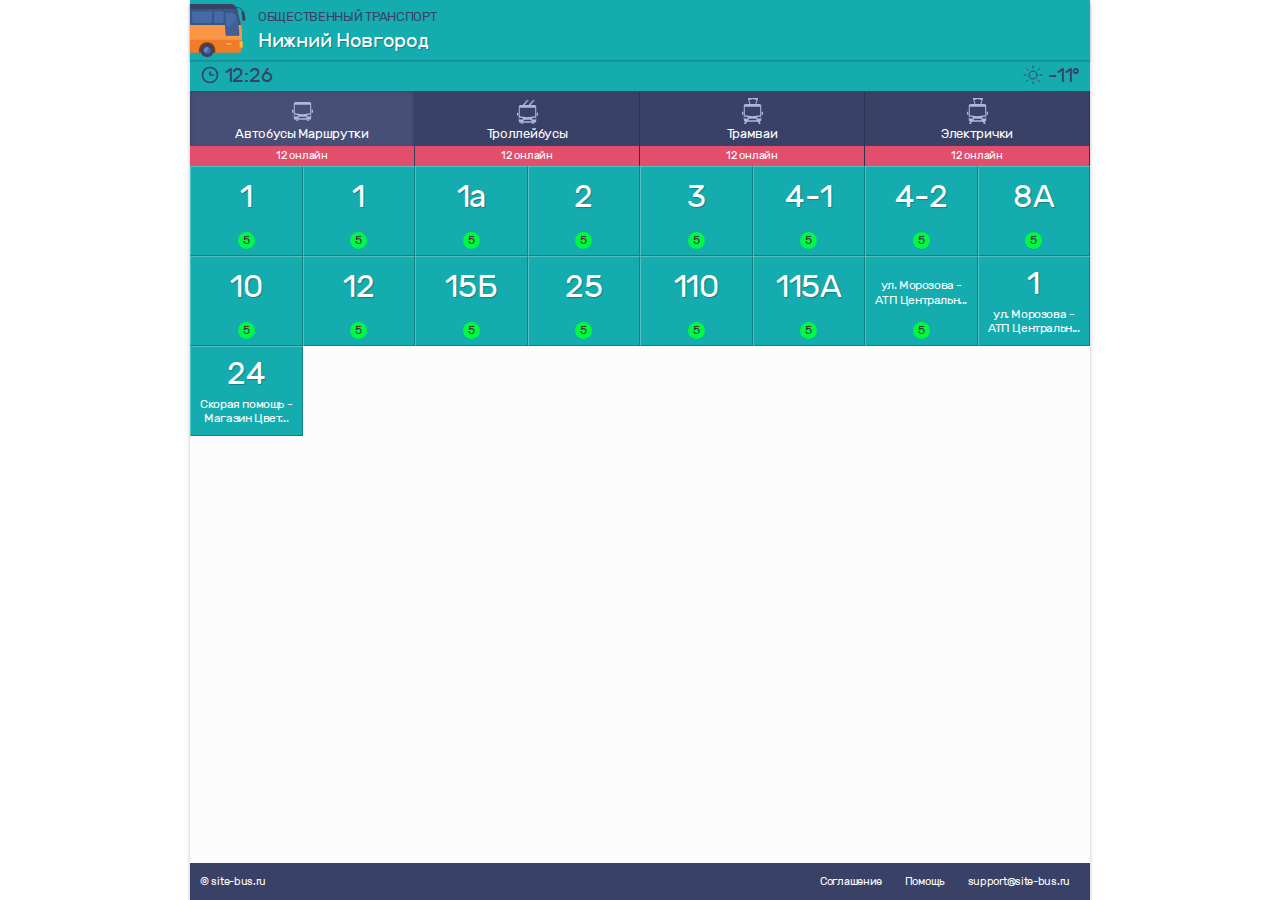
==== route.html @ 69835589 "route" ====
<!DOCTYPE html>
<html lang="ru">

<head>
	<meta charset="UTF-8">
	<meta name="viewport" content="width=device-width, initial-scale=1.0">
	<title>Общественный транспорт</title>
	<meta name="theme-color" content="#14ACAF">
	<!-- <link type="image/png" rel="shortcut icon" href="./favicon.png"> -->

	<link rel="stylesheet" href="./fonts/stylesheet.css">
	<link rel="stylesheet" href="./css/style.css">

</head>

<body>
	<div class="app">
		<header class="header">
			<div class="logo">
				<img src="img/logo.svg" alt="logo">
				<h1 class="logo-title">
					<span class="logo__heading">Общественный транспорт</span>
					<span class="logo__text">Нижний Новгород</span>
				</h1>
			</div>
			<div class="header-info">
				<span class="header-info__item">
					<img src="img/time.svg" alt="time">
					12:26
				</span>
				<span class="header-info__item">
					<img src="img/sun.svg" alt="sun">
					-11°
				</span>
			</div>
			<nav class="navbar">
				<a href="#" class="navbar-item is_active">
					<img src="img/bus-1.svg" alt="">
					<span class="navbar__text">Автобусы Маршрутки</span>
					<span class="navbar__online">12 онлайн</span>
				</a>
				<a href="#" class="navbar-item">
					<img src="img/bus-2.svg" alt="">
					<span class="navbar__text">Троллейбусы</span>
					<span class="navbar__online">12 онлайн</span>
				</a>
				<a href="#" class="navbar-item">
					<img src="img/bus-3.svg" alt="">
					<span class="navbar__text">Трамваи</span>
					<span class="navbar__online">12 онлайн</span>
				</a>
				<a href="#" class="navbar-item">
					<img src="img/bus-3.svg" alt="">
					<span class="navbar__text">Электрички</span>
					<span class="navbar__online">12 онлайн</span>
				</a>
			</nav>
		</header>
	
		<main class="listing">
			<a href="#" class="listing-item is_active">
				<span class="listing__num">1</span>
				<span class="listing__text"></span>
				<span class="listing__online">5</span>
			</a>
			<a href="#" class="listing-item">
				<span class="listing__num">1</span>
				<span class="listing__text"></span>
				<span class="listing__online">5</span>
			</a>
			<a href="#" class="listing-item">
				<span class="listing__num">1а</span>
				<span class="listing__text"></span>
				<span class="listing__online">5</span>
			</a>
			<a href="#" class="listing-item">
				<span class="listing__num">2</span>
				<span class="listing__text"></span>
				<span class="listing__online">5</span>
			</a>
			<a href="#" class="listing-item">
				<span class="listing__num">3</span>
				<span class="listing__text"></span>
				<span class="listing__online">5</span>
			</a>
			<a href="#" class="listing-item">
				<span class="listing__num">4-1</span>
				<span class="listing__text"></span>
				<span class="listing__online">5</span>
			</a>
			<a href="#" class="listing-item">
				<span class="listing__num">4-2</span>
				<span class="listing__text"></span>
				<span class="listing__online">5</span>
			</a>
			<a href="#" class="listing-item">
				<span class="listing__num">8А</span>
				<span class="listing__text"></span>
				<span class="listing__online">5</span>
			</a>
			<a href="#" class="listing-item">
				<span class="listing__num">10</span>
				<span class="listing__text"></span>
				<span class="listing__online">5</span>
			</a>
			<a href="#" class="listing-item">
				<span class="listing__num">12</span>
				<span class="listing__text"></span>
				<span class="listing__online">5</span>
			</a>
			<a href="#" class="listing-item">
				<span class="listing__num">15Б</span>
				<span class="listing__text"></span>
				<span class="listing__online">5</span>
			</a>
			<a href="#" class="listing-item">
				<span class="listing__num">25</span>
				<span class="listing__text"></span>
				<span class="listing__online">5</span>
			</a>
			<a href="#" class="listing-item">
				<span class="listing__num">110</span>
				<span class="listing__text"></span>
				<span class="listing__online">5</span>
			</a>
			<a href="#" class="listing-item">
				<span class="listing__num">115А</span>
				<span class="listing__text"></span>
				<span class="listing__online">5</span>
			</a>
			<a href="#" class="listing-item">
				<span class="listing__text">ул. Морозова - АТП Центральн...</span>
				<span class="listing__online">5</span>
			</a>
			<a href="#" class="listing-item">
				<span class="listing__num">1</span>
				<span class="listing__text">ул. Морозова - АТП Центральн...</span>
			</a>
			<a href="#" class="listing-item">
				<span class="listing__num">24</span>
				<span class="listing__text">Скорая помощь - Магазин Цвет...</span>
			</a>
	
		</main>
	
		<footer class="footer">
			<p class="footer-text">© site-bus.ru</p>
			<nav>
				<a href="#">Cоглашение</a>
				<a href="#">Помощь</a>
				<a href="mailto:support@site-bus.ru">support@site-bus.ru</a>
			</nav>
		</footer>
	</div>

</body>

</html>
---- fonts/stylesheet.css ----
/* This stylesheet generated by Transfonter (https://transfonter.org) on July 28, 2017 4:22 PM */

@font-face {
	font-family: 'Rubik';
	src: url('Rubik-BlackItalic.eot');
	src: local('Rubik Black Italic'), local('Rubik-BlackItalic'),
		url('Rubik-BlackItalic.eot?#iefix') format('embedded-opentype'),
		url('Rubik-BlackItalic.woff') format('woff'),
		url('Rubik-BlackItalic.ttf') format('truetype');
	font-weight: 900;
	font-style: italic;
}

@font-face {
	font-family: 'Rubik';
	src: url('Rubik-BoldItalic.eot');
	src: local('Rubik Bold Italic'), local('Rubik-BoldItalic'),
		url('Rubik-BoldItalic.eot?#iefix') format('embedded-opentype'),
		url('Rubik-BoldItalic.woff') format('woff'),
		url('Rubik-BoldItalic.ttf') format('truetype');
	font-weight: bold;
	font-style: italic;
}

@font-face {
	font-family: 'Rubik';
	src: url('Rubik-Light.eot');
	src: local('Rubik Light'), local('Rubik-Light'),
		url('Rubik-Light.eot?#iefix') format('embedded-opentype'),
		url('Rubik-Light.woff') format('woff'),
		url('Rubik-Light.ttf') format('truetype');
	font-weight: 300;
	font-style: normal;
}

@font-face {
	font-family: 'Rubik';
	src: url('Rubik-Medium.eot');
	src: local('Rubik Medium'), local('Rubik-Medium'),
		url('Rubik-Medium.eot?#iefix') format('embedded-opentype'),
		url('Rubik-Medium.woff') format('woff'),
		url('Rubik-Medium.ttf') format('truetype');
	font-weight: 500;
	font-style: normal;
}

@font-face {
	font-family: 'Rubik';
	src: url('Rubik-Italic.eot');
	src: local('Rubik Italic'), local('Rubik-Italic'),
		url('Rubik-Italic.eot?#iefix') format('embedded-opentype'),
		url('Rubik-Italic.woff') format('woff'),
		url('Rubik-Italic.ttf') format('truetype');
	font-weight: normal;
	font-style: italic;
}

@font-face {
	font-family: 'Rubik';
	src: url('Rubik-Bold.eot');
	src: local('Rubik Bold'), local('Rubik-Bold'),
		url('Rubik-Bold.eot?#iefix') format('embedded-opentype'),
		url('Rubik-Bold.woff') format('woff'),
		url('Rubik-Bold.ttf') format('truetype');
	font-weight: bold;
	font-style: normal;
}

@font-face {
	font-family: 'Rubik';
	src: url('Rubik-LightItalic.eot');
	src: local('Rubik Light Italic'), local('Rubik-LightItalic'),
		url('Rubik-LightItalic.eot?#iefix') format('embedded-opentype'),
		url('Rubik-LightItalic.woff') format('woff'),
		url('Rubik-LightItalic.ttf') format('truetype');
	font-weight: 300;
	font-style: italic;
}

@font-face {
	font-family: 'Rubik';
	src: url('Rubik-Regular.eot');
	src: local('Rubik'), local('Rubik-Regular'),
		url('Rubik-Regular.eot?#iefix') format('embedded-opentype'),
		url('Rubik-Regular.woff') format('woff'),
		url('Rubik-Regular.ttf') format('truetype');
	font-weight: normal;
	font-style: normal;
}

@font-face {
	font-family: 'Rubik';
	src: url('Rubik-MediumItalic.eot');
	src: local('Rubik Medium Italic'), local('Rubik-MediumItalic'),
		url('Rubik-MediumItalic.eot?#iefix') format('embedded-opentype'),
		url('Rubik-MediumItalic.woff') format('woff'),
		url('Rubik-MediumItalic.ttf') format('truetype');
	font-weight: 500;
	font-style: italic;
}

@font-face {
	font-family: 'Rubik Mono One';
	src: url('RubikMonoOne-Regular.eot');
	src: local('Rubik Mono One Regular'), local('RubikMonoOne-Regular'),
		url('RubikMonoOne-Regular.eot?#iefix') format('embedded-opentype'),
		url('RubikMonoOne-Regular.woff') format('woff'),
		url('RubikMonoOne-Regular.ttf') format('truetype');
	font-weight: normal;
	font-style: normal;
}

@font-face {
	font-family: 'Rubik';
	src: url('Rubik-Black.eot');
	src: local('Rubik Black'), local('Rubik-Black'),
		url('Rubik-Black.eot?#iefix') format('embedded-opentype'),
		url('Rubik-Black.woff') format('woff'),
		url('Rubik-Black.ttf') format('truetype');
	font-weight: 900;
	font-style: normal;
}
---- css/style.css ----
html{font-family:sans-serif;-ms-text-size-adjust:100%;-webkit-text-size-adjust:100%}body{margin:0}article,aside,details,figcaption,figure,footer,header,hgroup,main,nav,section,summary{display:block}audio,canvas,progress,video{display:inline-block;vertical-align:baseline}audio:not([controls]){display:none;height:0}[hidden],template{display:none}a{background:rgba(0,0,0,0)}a:active,a:hover{outline:0}abbr[title]{border-bottom:1px dotted}b,strong{font-weight:bold}dfn{font-style:italic}h1{font-size:2em;margin:.67em 0}mark{background:#ff0;color:#000}small{font-size:80%}sub,sup{font-size:75%;line-height:0;position:relative;vertical-align:baseline}sup{top:-0.5em}sub{bottom:-0.25em}img{border:0}svg:not(:root){overflow:hidden}figure{margin:1em 40px}hr{-moz-box-sizing:content-box;-webkit-box-sizing:content-box;box-sizing:content-box;height:0}pre{overflow:auto}code,kbd,pre,samp{font-family:monospace,monospace;font-size:1em}button,input,optgroup,select,textarea{color:inherit;font:inherit;margin:0}button{overflow:visible}button,select{text-transform:none}button,html input[type=button],input[type=reset],input[type=submit]{-webkit-appearance:button;cursor:pointer}button[disabled],html input[disabled]{cursor:default}button::-moz-focus-inner,input::-moz-focus-inner{border:0;padding:0}input{line-height:normal}input[type=checkbox],input[type=radio]{-webkit-box-sizing:border-box;-moz-box-sizing:border-box;box-sizing:border-box;padding:0}input[type=number]::-webkit-inner-spin-button,input[type=number]::-webkit-outer-spin-button{height:auto}input[type=search]{-webkit-appearance:textfield;-moz-box-sizing:content-box;-webkit-box-sizing:content-box;box-sizing:content-box}input[type=search]::-webkit-search-cancel-button,input[type=search]::-webkit-search-decoration{-webkit-appearance:none}legend{border:0;padding:0}textarea{overflow:auto}optgroup{font-weight:bold}table{border-collapse:collapse;border-spacing:0}td,th{padding:0}*{padding:0;margin:0;-webkit-box-sizing:border-box;-moz-box-sizing:border-box;box-sizing:border-box;border:none;outline:none;letter-spacing:-0.3px}:root{--prime: #14ACAF;--pink: #E44E6D;--orange: #ED7D2B;--blue: #394166;--light-green: #00F845;--dark-green: #04B400;--gray: #D9D9D9;--white: white;--black: black}body{color:var(--blue);font-family:"Rubik",sans-serif;margin:0 auto}.app{min-height:100vh;max-width:900px;margin:0 auto;display:-webkit-box;display:-webkit-flex;display:-moz-box;display:-ms-flexbox;display:flex;-webkit-box-orient:vertical;-webkit-box-direction:normal;-webkit-flex-direction:column;-moz-box-orient:vertical;-moz-box-direction:normal;-ms-flex-direction:column;flex-direction:column;-webkit-box-shadow:0px 4px 4px 0px rgba(0,0,0,.2509803922);-moz-box-shadow:0px 4px 4px 0px rgba(0,0,0,.2509803922);box-shadow:0px 4px 4px 0px rgba(0,0,0,.2509803922);background-color:#fff}@media screen and (min-width: 650px){.app{background-color:#fcfcfc}}h1{margin:0}img{max-width:100%}a,button{color:var(--black);text-decoration:none;-webkit-transition:all ease .3s;-o-transition:all ease .3s;-moz-transition:all ease .3s;transition:all ease .3s;background-color:rgba(0,0,0,0)}a:active,button:active{-webkit-transform:scale(0.96);-moz-transform:scale(0.96);-ms-transform:scale(0.96);-o-transform:scale(0.96);transform:scale(0.96)}a:hover,button:hover{opacity:.8}.btn{display:inline-block;padding:3px 6px;border:1px solid var(--blue);-webkit-border-radius:5px;-moz-border-radius:5px;border-radius:5px;font-size:11px;color:var(--blue)}.dropdown{display:block;background-color:var(--blue);width:100%}.dropdown__btn{color:#bbb;display:inline-block;text-align:left;padding:8px 21px 8px 15px;background-repeat:no-repeat;background-position:center right;-webkit-background-size:12px auto;-moz-background-size:12px auto;-o-background-size:12px auto;background-size:12px auto;background-image:url("../img/dropdown-open.svg");margin-bottom:25px}.dropdown-content{display:none}.dropdown__item{color:var(--white);padding:12px 15px 12px 53px;display:block;width:100%;text-align:left;border-top:1px solid silver;background-repeat:no-repeat;background-position:center left 25px}.dropdown__item.is_active{background-image:url("../img/dropdown-check.svg")}.dropdown.is_active{background-color:var(--gray)}.dropdown.is_active .dropdown__btn,.dropdown.is_active .dropdown__item{color:var(--blue)}.header{width:100%;margin:0;background-color:var(--prime)}.header-info{-webkit-box-pack:justify;-webkit-justify-content:space-between;-moz-box-pack:justify;-ms-flex-pack:justify;justify-content:space-between;padding:5px 10px 6px}.header-info__item{color:var(--blue);font-size:20px;line-height:100%}.header-info__item img{width:20px;display:inline-block;vertical-align:top}.header-info,.navbar,.navbar-item,.logo{display:-webkit-box;display:-webkit-flex;display:-moz-box;display:-ms-flexbox;display:flex;-webkit-box-align:stretch;-webkit-align-items:stretch;-moz-box-align:stretch;-ms-flex-align:stretch;align-items:stretch}.logo{gap:12px;-webkit-box-align:center;-webkit-align-items:center;-moz-box-align:center;-ms-flex-align:center;align-items:center;-webkit-box-shadow:0px 1px 2px 0px rgba(0,0,0,.2509803922);-moz-box-shadow:0px 1px 2px 0px rgba(0,0,0,.2509803922);box-shadow:0px 1px 2px 0px rgba(0,0,0,.2509803922)}.logo-title{font-weight:normal;margin:0}.logo__heading{text-transform:uppercase;color:var(--blue);font-weight:400;font-size:13px;display:block;margin:0 0 4px}.logo__text{font-size:20px;color:var(--white);display:block;text-shadow:1px 1px 1px rgba(0,0,0,.2509803922)}.navbar{list-style:none;background-color:var(--blue)}.navbar-item{width:100%;text-align:center;-webkit-box-orient:vertical;-webkit-box-direction:normal;-webkit-flex-direction:column;-moz-box-orient:vertical;-moz-box-direction:normal;-ms-flex-direction:column;flex-direction:column;background-color:var(--blue);color:var(--white);padding-top:7px;border-right:1px solid rgba(0,0,0,.2)}.navbar-item img{width:21px;height:26px;-o-object-fit:contain;object-fit:contain;-o-object-position:center center;object-position:center center;display:block;margin:0 auto 2px}.navbar-item:hover,.navbar-item.is_active{opacity:1;background-color:#474f77;-webkit-box-shadow:0px 0px 4px 0px rgba(0,0,0,.2509803922) inset;-moz-box-shadow:0px 0px 4px 0px rgba(0,0,0,.2509803922) inset;box-shadow:0px 0px 4px 0px rgba(0,0,0,.2509803922) inset}.navbar__text{font-size:13px;margin:0 auto 5px;padding:0 2px}.navbar__online{background-color:var(--pink);display:block;width:100%;margin-top:auto;padding:3px;font-size:11px;line-height:14px}.nav{display:-webkit-box;display:-webkit-flex;display:-moz-box;display:-ms-flexbox;display:flex;-webkit-box-align:center;-webkit-align-items:center;-moz-box-align:center;-ms-flex-align:center;align-items:center;text-align:center;width:100%;background-color:var(--gray)}.nav__item{width:100%;font-size:14px;line-height:16.59px;font-weight:400}.nav__item.is_active{color:var(--white);background-color:var(--orange)}.nav__item a{padding:9px;display:block;color:inherit}.listing{display:-webkit-box;display:-webkit-flex;display:-moz-box;display:-ms-flexbox;display:flex;-webkit-flex-wrap:wrap;-ms-flex-wrap:wrap;flex-wrap:wrap}.listing-item{padding:7px 4px;display:-webkit-box;display:-webkit-flex;display:-moz-box;display:-ms-flexbox;display:flex;-webkit-box-pack:center;-webkit-justify-content:center;-moz-box-pack:center;-ms-flex-pack:center;justify-content:center;-webkit-box-align:center;-webkit-align-items:center;-moz-box-align:center;-ms-flex-align:center;align-items:center;-webkit-box-orient:vertical;-webkit-box-direction:normal;-webkit-flex-direction:column;-moz-box-orient:vertical;-moz-box-direction:normal;-ms-flex-direction:column;flex-direction:column;position:relative;z-index:1;text-align:center;color:#fff;width:25%;min-height:90px;background-color:var(--prime);-webkit-box-shadow:1px 1px 0px 0px rgba(255,255,255,.2509803922) inset,-1px -1px 0px 0px rgba(0,0,0,.2509803922) inset;-moz-box-shadow:1px 1px 0px 0px rgba(255,255,255,.2509803922) inset,-1px -1px 0px 0px rgba(0,0,0,.2509803922) inset;box-shadow:1px 1px 0px 0px rgba(255,255,255,.2509803922) inset,-1px -1px 0px 0px rgba(0,0,0,.2509803922) inset}.listing-item:hover{z-index:111;opacity:1;-webkit-box-shadow:0px 0px 5px 0px rgba(0,0,0,.3019607843) inset,-1px -1px 0px 0px rgba(0,0,0,.2509803922) inset;-moz-box-shadow:0px 0px 5px 0px rgba(0,0,0,.3019607843) inset,-1px -1px 0px 0px rgba(0,0,0,.2509803922) inset;box-shadow:0px 0px 5px 0px rgba(0,0,0,.3019607843) inset,-1px -1px 0px 0px rgba(0,0,0,.2509803922) inset}.listing__num{font-size:32px;line-height:32px;margin:auto 0;text-shadow:1px 1px 1px rgba(0,0,0,.2509803922)}.listing__text{margin:auto 0;font-size:12px;font-weight:400;line-height:14.22px;letter-spacing:-0.4px}.listing__online{color:#373737;background-color:var(--light-green);-webkit-border-radius:50%;-moz-border-radius:50%;border-radius:50%;width:17px;line-height:17px;height:17px;font-size:12px}@media screen and (max-width: 359px){.listing-item{width:33.33%}}@media screen and (min-width: 520px){.listing-item{width:20%}}@media screen and (min-width: 680px){.listing-item{width:12.5%}}.title{width:100%;background-color:var(--blue);color:var(--white);padding:15px 15px 0;font-weight:normal;line-height:0}.title__heading{font-weight:600;display:block;font-size:16px;line-height:18.96px;margin:0 0 2px}.title__heading b,.title__heading strong{font-size:24px}.title__address{display:inline;font-weight:normal;font-size:15px;line-height:120%}.title__address::after{content:"";width:12px;height:7px;margin:0 0 0 10px;vertical-align:middle;display:inline-block;background-image:url("../img/title-arrow.svg");background-repeat:no-repeat;background-position:center center}.title__address:last-of-type::after{display:none}.stops{padding-left:20px}.stops__heading{margin-bottom:11px;font-weight:500;font-size:14px}.stops-section{padding:22px 17px 0 33px}.stops li{min-height:40px;display:-webkit-box;display:-webkit-flex;display:-moz-box;display:-ms-flexbox;display:flex;-webkit-box-align:center;-webkit-align-items:center;-moz-box-align:center;-ms-flex-align:center;align-items:center;border-bottom:1px solid var(--prime);padding:3px 0;position:relative;z-index:1}.stops li::before{content:"";display:inline-block;width:10px;height:10px;-webkit-box-sizing:border-box;-moz-box-sizing:border-box;box-sizing:border-box;border:2px solid var(--blue);-webkit-border-radius:50%;-moz-border-radius:50%;border-radius:50%;position:absolute;left:-20px;top:50%;-webkit-transform:translateY(-50%);-moz-transform:translateY(-50%);-ms-transform:translateY(-50%);-o-transform:translateY(-50%);transform:translateY(-50%);-webkit-box-shadow:0 0 0 4px var(--white);-moz-box-shadow:0 0 0 4px var(--white);box-shadow:0 0 0 4px var(--white)}.stops__text{font-size:14px;font-weight:400;line-height:16px}.footer{margin-top:auto;background-color:var(--blue);color:var(--white);display:-webkit-box;display:-webkit-flex;display:-moz-box;display:-ms-flexbox;display:flex;-webkit-box-align:center;-webkit-align-items:center;-moz-box-align:center;-ms-flex-align:center;align-items:center;-webkit-box-pack:center;-webkit-justify-content:center;-moz-box-pack:center;-ms-flex-pack:center;justify-content:center;font-size:11px;padding:0 10px}.footer-text{margin-right:auto}.footer a{color:var(--white);display:inline-block;font-size:11px;padding:12px 10px}/*# sourceMappingURL=style.css.map */
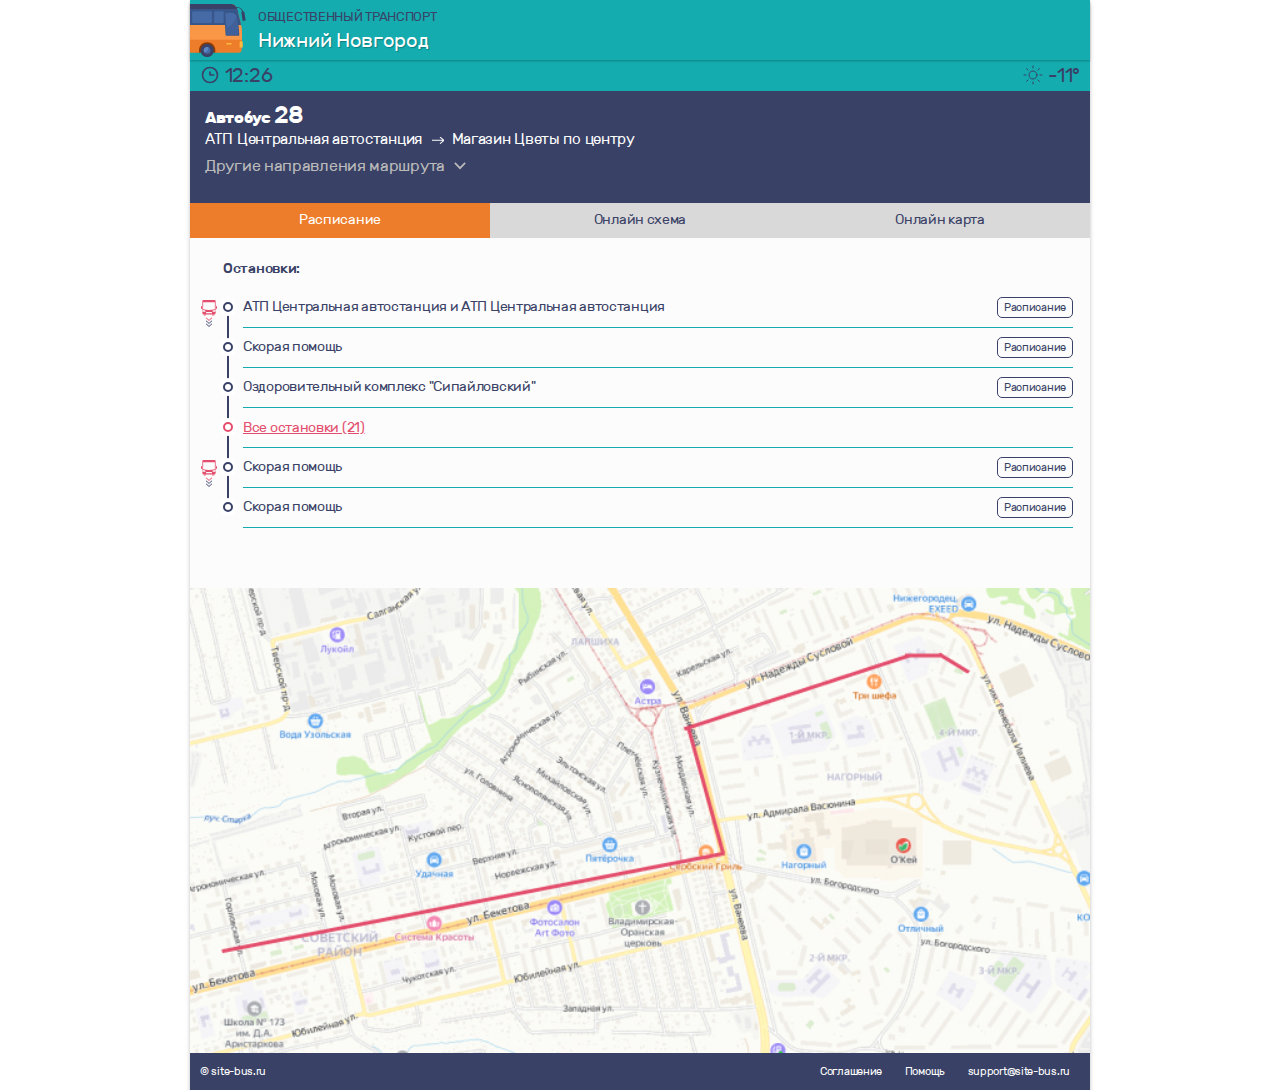
==== commit 2b2cd7ba: "all done" ====
--- a/route.html
+++ b/route.html
@@ -13,15 +13,15 @@
 
 </head>
 
-<body>
+<body class="is_active">
 	<div class="app">
 		<header class="header">
 			<div class="logo">
 				<img src="img/logo.svg" alt="logo">
-				<h1 class="logo-title">
+				<div class="logo-title">
 					<span class="logo__heading">Общественный транспорт</span>
 					<span class="logo__text">Нижний Новгород</span>
-				</h1>
+				</div>
 			</div>
 			<div class="header-info">
 				<span class="header-info__item">
@@ -33,116 +33,62 @@
 					-11°
 				</span>
 			</div>
-			<nav class="navbar">
-				<a href="#" class="navbar-item is_active">
-					<img src="img/bus-1.svg" alt="">
-					<span class="navbar__text">Автобусы Маршрутки</span>
-					<span class="navbar__online">12 онлайн</span>
-				</a>
-				<a href="#" class="navbar-item">
-					<img src="img/bus-2.svg" alt="">
-					<span class="navbar__text">Троллейбусы</span>
-					<span class="navbar__online">12 онлайн</span>
-				</a>
-				<a href="#" class="navbar-item">
-					<img src="img/bus-3.svg" alt="">
-					<span class="navbar__text">Трамваи</span>
-					<span class="navbar__online">12 онлайн</span>
-				</a>
-				<a href="#" class="navbar-item">
-					<img src="img/bus-3.svg" alt="">
-					<span class="navbar__text">Электрички</span>
-					<span class="navbar__online">12 онлайн</span>
-				</a>
+			<h1 class="title">
+				<span class="title__heading">Автобус <b>28</b></span>
+				<span class="title__address">АТП Центральная автостанция</span>
+				<span class="title__address">Магазин Цветы по центру</span>
+			</h1>
+			<div class="dropdown">
+				<button class="dropdown__btn">Другие направления маршрута</button>
+				<div class="dropdown-content">
+					<button class="dropdown__item">АТП Центральная автостанция - Магазин Цветы</button>
+					<button class="dropdown__item is_active">Магазин Цветы - АТП Центральная автостанция </button>
+					<button class="dropdown__item">АТП Центральная автостанция - Оздоровительный комплекс
+						"Сипайловский"</button>
+					<button class="dropdown__item">Скорая помощь - Магазин Цветы</button>
+
+				</div>
+			</div>
+			<nav class="nav">
+				<h2 class="nav__item is_active"><a href="./route.html">Расписание</a></h2>
+				<h2 class="nav__item" data-modal="scheme"><a href="#">Онлайн схема</a></h2>
+				<h2 class="nav__item" data-modal="map"><a href="#">Онлайн карта</a></h2>
 			</nav>
 		</header>
-	
-		<main class="listing">
-			<a href="#" class="listing-item is_active">
-				<span class="listing__num">1</span>
-				<span class="listing__text"></span>
-				<span class="listing__online">5</span>
-			</a>
-			<a href="#" class="listing-item">
-				<span class="listing__num">1</span>
-				<span class="listing__text"></span>
-				<span class="listing__online">5</span>
-			</a>
-			<a href="#" class="listing-item">
-				<span class="listing__num">1а</span>
-				<span class="listing__text"></span>
-				<span class="listing__online">5</span>
-			</a>
-			<a href="#" class="listing-item">
-				<span class="listing__num">2</span>
-				<span class="listing__text"></span>
-				<span class="listing__online">5</span>
-			</a>
-			<a href="#" class="listing-item">
-				<span class="listing__num">3</span>
-				<span class="listing__text"></span>
-				<span class="listing__online">5</span>
-			</a>
-			<a href="#" class="listing-item">
-				<span class="listing__num">4-1</span>
-				<span class="listing__text"></span>
-				<span class="listing__online">5</span>
-			</a>
-			<a href="#" class="listing-item">
-				<span class="listing__num">4-2</span>
-				<span class="listing__text"></span>
-				<span class="listing__online">5</span>
-			</a>
-			<a href="#" class="listing-item">
-				<span class="listing__num">8А</span>
-				<span class="listing__text"></span>
-				<span class="listing__online">5</span>
-			</a>
-			<a href="#" class="listing-item">
-				<span class="listing__num">10</span>
-				<span class="listing__text"></span>
-				<span class="listing__online">5</span>
-			</a>
-			<a href="#" class="listing-item">
-				<span class="listing__num">12</span>
-				<span class="listing__text"></span>
-				<span class="listing__online">5</span>
-			</a>
-			<a href="#" class="listing-item">
-				<span class="listing__num">15Б</span>
-				<span class="listing__text"></span>
-				<span class="listing__online">5</span>
-			</a>
-			<a href="#" class="listing-item">
-				<span class="listing__num">25</span>
-				<span class="listing__text"></span>
-				<span class="listing__online">5</span>
-			</a>
-			<a href="#" class="listing-item">
-				<span class="listing__num">110</span>
-				<span class="listing__text"></span>
-				<span class="listing__online">5</span>
-			</a>
-			<a href="#" class="listing-item">
-				<span class="listing__num">115А</span>
-				<span class="listing__text"></span>
-				<span class="listing__online">5</span>
-			</a>
-			<a href="#" class="listing-item">
-				<span class="listing__text">ул. Морозова - АТП Центральн...</span>
-				<span class="listing__online">5</span>
-			</a>
-			<a href="#" class="listing-item">
-				<span class="listing__num">1</span>
-				<span class="listing__text">ул. Морозова - АТП Центральн...</span>
-			</a>
-			<a href="#" class="listing-item">
-				<span class="listing__num">24</span>
-				<span class="listing__text">Скорая помощь - Магазин Цвет...</span>
-			</a>
-	
+
+		<main class="stops-section">
+			<p class="stops__heading">Остановки:</p>
+			<ul class="stops">
+				<li class="stops-item">
+					<img src="img/bus_anim.svg" class="stops__bus" alt="bus">
+					<span class="stops__text">АТП Центральная автостанция и АТП Центральная автостанция</span>
+					<button class="btn" data-modal="route">Расписание</button>
+				</li>
+				<li class="stops-item">
+					<span class="stops__text">Скорая помощь</span>
+					<button class="btn" data-modal="route">Расписание</button>
+				</li>
+				<li class="stops-item">
+					<span class="stops__text">Оздоровительный комплекс "Сипайловский"</span>
+					<button class="btn" data-modal="route">Расписание</button>
+				</li>
+				<li class="stops-item --pink">
+					<a href="#" class="stops__link">Все остановки (21)</a>
+				</li>
+				<li class="stops-item">
+					<img src="img/bus_anim.svg" class="stops__bus" alt="bus">
+					<span class="stops__text">Скорая помощь</span>
+					<button class="btn" data-modal="route">Расписание</button>
+				</li>
+				<li class="stops-item">
+					<span class="stops__text">Скорая помощь</span>
+					<button class="btn" data-modal="route">Расписание</button>
+				</li>
+			</ul>
 		</main>
-	
+
+		<img src="img/map.jpg" alt="map">
+
 		<footer class="footer">
 			<p class="footer-text">© site-bus.ru</p>
 			<nav>
@@ -151,8 +97,290 @@
 				<a href="mailto:support@site-bus.ru">support@site-bus.ru</a>
 			</nav>
 		</footer>
+
 	</div>
 
+	<div class="modal" id="route">
+		<div class="modal-header">
+			<button class="modal__back"><img src="img/modal-back.svg" alt="back"></button>
+			<span class="modal__num">28</span>
+			<div class="modal-title">
+				<span class="modal__heading">Остановка Автостанция АТП</span>
+				<span class="modal__addres">
+					<img src="img/modal-arrow.svg" alt="modal">
+					в сторону Магазин
+				</span>
+			</div>
+		</div>
+		<nav class="nav">
+			<h2 class="nav__item is_active"><a href="./route.html">Расписание</a></h2>
+			<h2 class="nav__item" data-modal="scheme"><a href="#">Онлайн схема</a></h2>
+			<h2 class="nav__item" data-modal="map"><a href="#">Онлайн карта</a></h2>
+		</nav>
+		<div class="tab">
+			<a href="#" class="tab__btn">ПТ</a>
+			<a href="#" class="tab__btn">ПН</a>
+			<a href="#" class="tab__btn">ВТ</a>
+			<a href="#" class="tab__btn is_active">СР</a>
+			<a href="#" class="tab__btn">ЧТ</a>
+			<a href="#" class="tab__btn">СБ</a>
+			<a href="#" class="tab__btn">ВС</a>
+		</div>
+		<table class="table">
+			<tr>
+				<th>час</th>
+				<th colspan="11">минуты</th>
+			</tr>
+			<tr>
+				<th>08</th>
+				<td class="table__fade">03</td>
+				<td class="table__fade">15</td>
+				<td class="table__fade">20</td>
+				<td class="table__fade">22</td>
+				<td class="table__fade">30</td>
+				<td class="table__fade">35</td>
+				<td class="table__fade">42</td>
+				<td class="table__fade">43</td>
+				<td class="table__fade">50</td>
+				<td class="table__fade">51</td>
+				<td class="table__fade">55</td>
+			</tr>
+			<tr>
+				<th>09</th>
+				<td class="table__fade">03</td>
+				<td class="table__fade">15</td>
+				<td class="table__fade">20</td>
+				<td class="is_active">20</td>
+				<td>30</td>
+				<td>35</td>
+				<td>42</td>
+				<td>43</td>
+				<td>50</td>
+				<td>51</td>
+				<td>55</td>
+			</tr>
+			<tr>
+				<th>19</th>
+				<td>03</td>
+				<td>15</td>
+				<td>20</td>
+				<td>20</td>
+				<td>30</td>
+				<td>35</td>
+				<td>42</td>
+				<td>43</td>
+				<td></td>
+				<td></td>
+				<td></td>
+			</tr>
+			<tr>
+				<th>19</th>
+				<td>03</td>
+				<td>15</td>
+				<td>20</td>
+				<td>20</td>
+				<td>30</td>
+				<td>35</td>
+				<td></td>
+				<td></td>
+				<td></td>
+				<td></td>
+				<td></td>
+			</tr>
+			<tr>
+				<th>19</th>
+				<td class="red">03</td>
+				<td>15</td>
+				<td>20</td>
+				<td></td>
+				<td></td>
+				<td></td>
+				<td></td>
+				<td></td>
+				<td></td>
+				<td></td>
+				<td></td>
+			</tr>
+		</table>
+		<div class="table-description">
+			<p class="table-description__text">
+				<span class="table-description__td is_active">15</span>
+				Время ближайшего транспорта
+			</p>
+			<p class="table-description__text">
+				<span class="table-description__td --fade">15</span>
+				Время прошедшего транспорта
+			</p>
+			<p class="table-description__text">
+				<span class="table-description__td red">15</span>
+				<span class="red">красное время:</span> маршрут следует до Автостанции
+			</p>
+		</div>
+	</div>
+
+	<div class="modal" id="scheme">
+		<div class="modal-header">
+			<button class="modal__back"><img src="img/modal-back.svg" alt="back"></button>
+			<span class="modal__num">28</span>
+			<div class="modal-title">
+				<span class="modal__heading">АТП Центральная автостанция - Магазин Цветы</span>
+			</div>
+		</div>
+		<p class="modal-online">
+			Троллейбусов онлайн <b>5</b>
+		</p>
+		<nav class="nav">
+			<h2 class="nav__item"><a href="./route.html">Расписание</a></h2>
+			<h2 class="nav__item is_active" data-modal="scheme"><a href="#">Онлайн схема</a></h2>
+			<h2 class="nav__item" data-modal="map"><a href="#">Онлайн карта</a></h2>
+		</nav>
+		<div class="scheme-section">
+			<ul class="scheme-list">
+				<li class="scheme-list-item">
+					<span class="scheme-list__text">
+						<b>Оздоровительный комплекс "Сипайловский"</b>
+					</span>
+				</li>
+				<li class="scheme-list-item">
+					<span class="scheme-list__text">Оздоровительный комплекс "Сипайловский"</span>
+				</li>
+				<li class="scheme-list-bus">
+					<img src="img/bus_anim.svg" class="scheme-list__img" alt="bus">
+					<span class="scheme-list__mark">
+						а855вв77 <br>
+						10 км/ч
+					</span>
+				</li>
+				<li class="scheme-list-item">
+					<span class="scheme-list__text">Оздоровительный комплекс "Сипайловский"</span>
+				</li>
+				<li class="scheme-list-item">
+					<span class="scheme-list__text">Скорая помощь</span>
+				</li>
+				<li class="scheme-list-item">
+					<span class="scheme-list__text">Скорая помощь</span>
+				</li>
+				<li class="scheme-list-item">
+					<span class="scheme-list__text">Скорая помощь</span>
+				</li>
+				<li class="scheme-list-item">
+					<span class="scheme-list__text">Скорая помощь</span>
+				</li>
+				<li class="scheme-list-item">
+					<span class="scheme-list__text">Скорая помощь</span>
+				</li>
+				<li class="scheme-list-item">
+					<span class="scheme-list__text">
+						<b>Оздоровительный комплекс "Сипайловский"</b>
+					</span>
+				</li>
+			</ul>
+			<ul class="scheme-list">
+				<li class="scheme-list-item">
+					<span class="scheme-list__text">
+						<b>Оздоровительный комплекс "Сипайловский"</b>
+					</span>
+				</li>
+				<li class="scheme-list-item">
+					<span class="scheme-list__text">Оздоровительный комплекс "Сипайловский"</span>
+				</li>
+				<li class="scheme-list-bus">
+					<img src="img/bus_anim.svg" class="scheme-list__img" alt="bus">
+					<span class="scheme-list__mark">
+						а855вв77 <br>
+						10 км/ч
+					</span>
+				</li>
+				<li class="scheme-list-item">
+					<span class="scheme-list__text">Оздоровительный комплекс "Сипайловский"</span>
+				</li>
+				<li class="scheme-list-item">
+					<span class="scheme-list__text">Скорая помощь</span>
+				</li>
+				<li class="scheme-list-item">
+					<span class="scheme-list__text">Скорая помощь</span>
+				</li>
+				<li class="scheme-list-item">
+					<span class="scheme-list__text">Скорая помощь</span>
+				</li>
+				<li class="scheme-list-item">
+					<span class="scheme-list__text">Скорая помощь</span>
+				</li>
+				<li class="scheme-list-item">
+					<span class="scheme-list__text">Скорая помощь</span>
+				</li>
+				<li class="scheme-list-item">
+					<span class="scheme-list__text">
+						<b>Оздоровительный комплекс "Сипайловский"</b>
+					</span>
+				</li>
+			</ul>
+			<ul class="scheme-list">
+				<li class="scheme-list-item">
+					<span class="scheme-list__text">
+						<b>Оздоровительный комплекс "Сипайловский"</b>
+					</span>
+				</li>
+				<li class="scheme-list-item">
+					<span class="scheme-list__text">Оздоровительный комплекс "Сипайловский"</span>
+				</li>
+				<li class="scheme-list-bus">
+					<img src="img/bus_anim.svg" class="scheme-list__img" alt="bus">
+					<span class="scheme-list__mark">
+						а855вв77 <br>
+						10 км/ч
+					</span>
+				</li>
+				<li class="scheme-list-item">
+					<span class="scheme-list__text">Оздоровительный комплекс "Сипайловский"</span>
+				</li>
+				<li class="scheme-list-item">
+					<span class="scheme-list__text">Скорая помощь</span>
+				</li>
+				<li class="scheme-list-item">
+					<span class="scheme-list__text">Скорая помощь</span>
+				</li>
+				<li class="scheme-list-item">
+					<span class="scheme-list__text">Скорая помощь</span>
+				</li>
+				<li class="scheme-list-item">
+					<span class="scheme-list__text">Скорая помощь</span>
+				</li>
+				<li class="scheme-list-item">
+					<span class="scheme-list__text">Скорая помощь</span>
+				</li>
+				<li class="scheme-list-item">
+					<span class="scheme-list__text">
+						<b>Оздоровительный комплекс "Сипайловский"</b>
+					</span>
+				</li>
+			</ul>
+		</div>
+	</div>
+
+	<div class="modal" id="map">
+		<div class="modal-header">
+			<button class="modal__back"><img src="img/modal-back.svg" alt="back"></button>
+			<span class="modal__num">28</span>
+			<div class="modal-title">
+				<span class="modal__heading">АТП Центральная автостанция - Магазин Цветы</span>
+			</div>
+		</div>
+		<p class="modal-update">
+			Троллейбусов онлайн
+			<span class="loader"></span>
+		</p>
+		<nav class="nav">
+			<h2 class="nav__item"><a href="./route.html">Расписание</a></h2>
+			<h2 class="nav__item" data-modal="scheme"><a href="#">Онлайн схема</a></h2>
+			<h2 class="nav__item is_active" data-modal="map"><a href="#">Онлайн карта</a></h2>
+		</nav>
+		<img src="img/map.jpg" class="modal-map" alt="map">
+	</div>
+
+	<script src="js/jquery-3.7.1.min.js"></script>
+	<script src="js/script.js"></script>
 </body>
 
+
 </html>--- a/css/style.css
+++ b/css/style.css
@@ -1 +1 @@
-html{font-family:sans-serif;-ms-text-size-adjust:100%;-webkit-text-size-adjust:100%}body{margin:0}article,aside,details,figcaption,figure,footer,header,hgroup,main,nav,section,summary{display:block}audio,canvas,progress,video{display:inline-block;vertical-align:baseline}audio:not([controls]){display:none;height:0}[hidden],template{display:none}a{background:rgba(0,0,0,0)}a:active,a:hover{outline:0}abbr[title]{border-bottom:1px dotted}b,strong{font-weight:bold}dfn{font-style:italic}h1{font-size:2em;margin:.67em 0}mark{background:#ff0;color:#000}small{font-size:80%}sub,sup{font-size:75%;line-height:0;position:relative;vertical-align:baseline}sup{top:-0.5em}sub{bottom:-0.25em}img{border:0}svg:not(:root){overflow:hidden}figure{margin:1em 40px}hr{-moz-box-sizing:content-box;-webkit-box-sizing:content-box;box-sizing:content-box;height:0}pre{overflow:auto}code,kbd,pre,samp{font-family:monospace,monospace;font-size:1em}button,input,optgroup,select,textarea{color:inherit;font:inherit;margin:0}button{overflow:visible}button,select{text-transform:none}button,html input[type=button],input[type=reset],input[type=submit]{-webkit-appearance:button;cursor:pointer}button[disabled],html input[disabled]{cursor:default}button::-moz-focus-inner,input::-moz-focus-inner{border:0;padding:0}input{line-height:normal}input[type=checkbox],input[type=radio]{-webkit-box-sizing:border-box;-moz-box-sizing:border-box;box-sizing:border-box;padding:0}input[type=number]::-webkit-inner-spin-button,input[type=number]::-webkit-outer-spin-button{height:auto}input[type=search]{-webkit-appearance:textfield;-moz-box-sizing:content-box;-webkit-box-sizing:content-box;box-sizing:content-box}input[type=search]::-webkit-search-cancel-button,input[type=search]::-webkit-search-decoration{-webkit-appearance:none}legend{border:0;padding:0}textarea{overflow:auto}optgroup{font-weight:bold}table{border-collapse:collapse;border-spacing:0}td,th{padding:0}*{padding:0;margin:0;-webkit-box-sizing:border-box;-moz-box-sizing:border-box;box-sizing:border-box;border:none;outline:none;letter-spacing:-0.3px}:root{--prime: #14ACAF;--pink: #E44E6D;--orange: #ED7D2B;--blue: #394166;--light-green: #00F845;--dark-green: #04B400;--gray: #D9D9D9;--white: white;--black: black}body{color:var(--blue);font-family:"Rubik",sans-serif;margin:0 auto}.app{min-height:100vh;max-width:900px;margin:0 auto;display:-webkit-box;display:-webkit-flex;display:-moz-box;display:-ms-flexbox;display:flex;-webkit-box-orient:vertical;-webkit-box-direction:normal;-webkit-flex-direction:column;-moz-box-orient:vertical;-moz-box-direction:normal;-ms-flex-direction:column;flex-direction:column;-webkit-box-shadow:0px 4px 4px 0px rgba(0,0,0,.2509803922);-moz-box-shadow:0px 4px 4px 0px rgba(0,0,0,.2509803922);box-shadow:0px 4px 4px 0px rgba(0,0,0,.2509803922);background-color:#fff}@media screen and (min-width: 650px){.app{background-color:#fcfcfc}}h1{margin:0}img{max-width:100%}a,button{color:var(--black);text-decoration:none;-webkit-transition:all ease .3s;-o-transition:all ease .3s;-moz-transition:all ease .3s;transition:all ease .3s;background-color:rgba(0,0,0,0)}a:active,button:active{-webkit-transform:scale(0.96);-moz-transform:scale(0.96);-ms-transform:scale(0.96);-o-transform:scale(0.96);transform:scale(0.96)}a:hover,button:hover{opacity:.8}.btn{display:inline-block;padding:3px 6px;border:1px solid var(--blue);-webkit-border-radius:5px;-moz-border-radius:5px;border-radius:5px;font-size:11px;color:var(--blue)}.dropdown{display:block;background-color:var(--blue);width:100%}.dropdown__btn{color:#bbb;display:inline-block;text-align:left;padding:8px 21px 8px 15px;background-repeat:no-repeat;background-position:center right;-webkit-background-size:12px auto;-moz-background-size:12px auto;-o-background-size:12px auto;background-size:12px auto;background-image:url("../img/dropdown-open.svg");margin-bottom:25px}.dropdown-content{display:none}.dropdown__item{color:var(--white);padding:12px 15px 12px 53px;display:block;width:100%;text-align:left;border-top:1px solid silver;background-repeat:no-repeat;background-position:center left 25px}.dropdown__item.is_active{background-image:url("../img/dropdown-check.svg")}.dropdown.is_active{background-color:var(--gray)}.dropdown.is_active .dropdown__btn,.dropdown.is_active .dropdown__item{color:var(--blue)}.header{width:100%;margin:0;background-color:var(--prime)}.header-info{-webkit-box-pack:justify;-webkit-justify-content:space-between;-moz-box-pack:justify;-ms-flex-pack:justify;justify-content:space-between;padding:5px 10px 6px}.header-info__item{color:var(--blue);font-size:20px;line-height:100%}.header-info__item img{width:20px;display:inline-block;vertical-align:top}.header-info,.navbar,.navbar-item,.logo{display:-webkit-box;display:-webkit-flex;display:-moz-box;display:-ms-flexbox;display:flex;-webkit-box-align:stretch;-webkit-align-items:stretch;-moz-box-align:stretch;-ms-flex-align:stretch;align-items:stretch}.logo{gap:12px;-webkit-box-align:center;-webkit-align-items:center;-moz-box-align:center;-ms-flex-align:center;align-items:center;-webkit-box-shadow:0px 1px 2px 0px rgba(0,0,0,.2509803922);-moz-box-shadow:0px 1px 2px 0px rgba(0,0,0,.2509803922);box-shadow:0px 1px 2px 0px rgba(0,0,0,.2509803922)}.logo-title{font-weight:normal;margin:0}.logo__heading{text-transform:uppercase;color:var(--blue);font-weight:400;font-size:13px;display:block;margin:0 0 4px}.logo__text{font-size:20px;color:var(--white);display:block;text-shadow:1px 1px 1px rgba(0,0,0,.2509803922)}.navbar{list-style:none;background-color:var(--blue)}.navbar-item{width:100%;text-align:center;-webkit-box-orient:vertical;-webkit-box-direction:normal;-webkit-flex-direction:column;-moz-box-orient:vertical;-moz-box-direction:normal;-ms-flex-direction:column;flex-direction:column;background-color:var(--blue);color:var(--white);padding-top:7px;border-right:1px solid rgba(0,0,0,.2)}.navbar-item img{width:21px;height:26px;-o-object-fit:contain;object-fit:contain;-o-object-position:center center;object-position:center center;display:block;margin:0 auto 2px}.navbar-item:hover,.navbar-item.is_active{opacity:1;background-color:#474f77;-webkit-box-shadow:0px 0px 4px 0px rgba(0,0,0,.2509803922) inset;-moz-box-shadow:0px 0px 4px 0px rgba(0,0,0,.2509803922) inset;box-shadow:0px 0px 4px 0px rgba(0,0,0,.2509803922) inset}.navbar__text{font-size:13px;margin:0 auto 5px;padding:0 2px}.navbar__online{background-color:var(--pink);display:block;width:100%;margin-top:auto;padding:3px;font-size:11px;line-height:14px}.nav{display:-webkit-box;display:-webkit-flex;display:-moz-box;display:-ms-flexbox;display:flex;-webkit-box-align:center;-webkit-align-items:center;-moz-box-align:center;-ms-flex-align:center;align-items:center;text-align:center;width:100%;background-color:var(--gray)}.nav__item{width:100%;font-size:14px;line-height:16.59px;font-weight:400}.nav__item.is_active{color:var(--white);background-color:var(--orange)}.nav__item a{padding:9px;display:block;color:inherit}.listing{display:-webkit-box;display:-webkit-flex;display:-moz-box;display:-ms-flexbox;display:flex;-webkit-flex-wrap:wrap;-ms-flex-wrap:wrap;flex-wrap:wrap}.listing-item{padding:7px 4px;display:-webkit-box;display:-webkit-flex;display:-moz-box;display:-ms-flexbox;display:flex;-webkit-box-pack:center;-webkit-justify-content:center;-moz-box-pack:center;-ms-flex-pack:center;justify-content:center;-webkit-box-align:center;-webkit-align-items:center;-moz-box-align:center;-ms-flex-align:center;align-items:center;-webkit-box-orient:vertical;-webkit-box-direction:normal;-webkit-flex-direction:column;-moz-box-orient:vertical;-moz-box-direction:normal;-ms-flex-direction:column;flex-direction:column;position:relative;z-index:1;text-align:center;color:#fff;width:25%;min-height:90px;background-color:var(--prime);-webkit-box-shadow:1px 1px 0px 0px rgba(255,255,255,.2509803922) inset,-1px -1px 0px 0px rgba(0,0,0,.2509803922) inset;-moz-box-shadow:1px 1px 0px 0px rgba(255,255,255,.2509803922) inset,-1px -1px 0px 0px rgba(0,0,0,.2509803922) inset;box-shadow:1px 1px 0px 0px rgba(255,255,255,.2509803922) inset,-1px -1px 0px 0px rgba(0,0,0,.2509803922) inset}.listing-item:hover{z-index:111;opacity:1;-webkit-box-shadow:0px 0px 5px 0px rgba(0,0,0,.3019607843) inset,-1px -1px 0px 0px rgba(0,0,0,.2509803922) inset;-moz-box-shadow:0px 0px 5px 0px rgba(0,0,0,.3019607843) inset,-1px -1px 0px 0px rgba(0,0,0,.2509803922) inset;box-shadow:0px 0px 5px 0px rgba(0,0,0,.3019607843) inset,-1px -1px 0px 0px rgba(0,0,0,.2509803922) inset}.listing__num{font-size:32px;line-height:32px;margin:auto 0;text-shadow:1px 1px 1px rgba(0,0,0,.2509803922)}.listing__text{margin:auto 0;font-size:12px;font-weight:400;line-height:14.22px;letter-spacing:-0.4px}.listing__online{color:#373737;background-color:var(--light-green);-webkit-border-radius:50%;-moz-border-radius:50%;border-radius:50%;width:17px;line-height:17px;height:17px;font-size:12px}@media screen and (max-width: 359px){.listing-item{width:33.33%}}@media screen and (min-width: 520px){.listing-item{width:20%}}@media screen and (min-width: 680px){.listing-item{width:12.5%}}.title{width:100%;background-color:var(--blue);color:var(--white);padding:15px 15px 0;font-weight:normal;line-height:0}.title__heading{font-weight:600;display:block;font-size:16px;line-height:18.96px;margin:0 0 2px}.title__heading b,.title__heading strong{font-size:24px}.title__address{display:inline;font-weight:normal;font-size:15px;line-height:120%}.title__address::after{content:"";width:12px;height:7px;margin:0 0 0 10px;vertical-align:middle;display:inline-block;background-image:url("../img/title-arrow.svg");background-repeat:no-repeat;background-position:center center}.title__address:last-of-type::after{display:none}.stops{padding-left:20px}.stops__heading{margin-bottom:11px;font-weight:500;font-size:14px}.stops-section{padding:22px 17px 0 33px}.stops li{min-height:40px;display:-webkit-box;display:-webkit-flex;display:-moz-box;display:-ms-flexbox;display:flex;-webkit-box-align:center;-webkit-align-items:center;-moz-box-align:center;-ms-flex-align:center;align-items:center;border-bottom:1px solid var(--prime);padding:3px 0;position:relative;z-index:1}.stops li::before{content:"";display:inline-block;width:10px;height:10px;-webkit-box-sizing:border-box;-moz-box-sizing:border-box;box-sizing:border-box;border:2px solid var(--blue);-webkit-border-radius:50%;-moz-border-radius:50%;border-radius:50%;position:absolute;left:-20px;top:50%;-webkit-transform:translateY(-50%);-moz-transform:translateY(-50%);-ms-transform:translateY(-50%);-o-transform:translateY(-50%);transform:translateY(-50%);-webkit-box-shadow:0 0 0 4px var(--white);-moz-box-shadow:0 0 0 4px var(--white);box-shadow:0 0 0 4px var(--white)}.stops__text{font-size:14px;font-weight:400;line-height:16px}.footer{margin-top:auto;background-color:var(--blue);color:var(--white);display:-webkit-box;display:-webkit-flex;display:-moz-box;display:-ms-flexbox;display:flex;-webkit-box-align:center;-webkit-align-items:center;-moz-box-align:center;-ms-flex-align:center;align-items:center;-webkit-box-pack:center;-webkit-justify-content:center;-moz-box-pack:center;-ms-flex-pack:center;justify-content:center;font-size:11px;padding:0 10px}.footer-text{margin-right:auto}.footer a{color:var(--white);display:inline-block;font-size:11px;padding:12px 10px}/*# sourceMappingURL=style.css.map */+html{font-family:sans-serif;-ms-text-size-adjust:100%;-webkit-text-size-adjust:100%}body{margin:0}article,aside,details,figcaption,figure,footer,header,hgroup,main,nav,section,summary{display:block}audio,canvas,progress,video{display:inline-block;vertical-align:baseline}audio:not([controls]){display:none;height:0}[hidden],template{display:none}a{background:rgba(0,0,0,0)}a:active,a:hover{outline:0}abbr[title]{border-bottom:1px dotted}b,strong{font-weight:bold}dfn{font-style:italic}h1{font-size:2em;margin:.67em 0}mark{background:#ff0;color:#000}small{font-size:80%}sub,sup{font-size:75%;line-height:0;position:relative;vertical-align:baseline}sup{top:-0.5em}sub{bottom:-0.25em}img{border:0}svg:not(:root){overflow:hidden}figure{margin:1em 40px}hr{-moz-box-sizing:content-box;-webkit-box-sizing:content-box;box-sizing:content-box;height:0}pre{overflow:auto}code,kbd,pre,samp{font-family:monospace,monospace;font-size:1em}button,input,optgroup,select,textarea{color:inherit;font:inherit;margin:0}button{overflow:visible}button,select{text-transform:none}button,html input[type=button],input[type=reset],input[type=submit]{-webkit-appearance:button;cursor:pointer}button[disabled],html input[disabled]{cursor:default}button::-moz-focus-inner,input::-moz-focus-inner{border:0;padding:0}input{line-height:normal}input[type=checkbox],input[type=radio]{-webkit-box-sizing:border-box;-moz-box-sizing:border-box;box-sizing:border-box;padding:0}input[type=number]::-webkit-inner-spin-button,input[type=number]::-webkit-outer-spin-button{height:auto}input[type=search]{-webkit-appearance:textfield;-moz-box-sizing:content-box;-webkit-box-sizing:content-box;box-sizing:content-box}input[type=search]::-webkit-search-cancel-button,input[type=search]::-webkit-search-decoration{-webkit-appearance:none}legend{border:0;padding:0}textarea{overflow:auto}optgroup{font-weight:bold}table{border-collapse:collapse;border-spacing:0}td,th{padding:0}*{padding:0;margin:0;-webkit-box-sizing:border-box;-moz-box-sizing:border-box;box-sizing:border-box;border:none;outline:none;letter-spacing:-0.3px}:root{--prime: #14ACAF;--pink: #E44E6D;--orange: #ED7D2B;--blue: #394166;--light-green: #00F845;--dark-green: #04B400;--red: #FF0000;--gray: #D9D9D9;--white: white;--black: black}body{color:var(--blue);font-family:"Rubik",sans-serif}body.is_active{overflow:hidden}.app{min-height:100vh;position:relative;z-index:1;max-width:900px;margin:0 auto;display:-webkit-box;display:-webkit-flex;display:-moz-box;display:-ms-flexbox;display:flex;-webkit-box-orient:vertical;-webkit-box-direction:normal;-webkit-flex-direction:column;-moz-box-orient:vertical;-moz-box-direction:normal;-ms-flex-direction:column;flex-direction:column;-webkit-box-shadow:0px 4px 4px 0px rgba(0,0,0,.2509803922);-moz-box-shadow:0px 4px 4px 0px rgba(0,0,0,.2509803922);box-shadow:0px 4px 4px 0px rgba(0,0,0,.2509803922);background-color:#fff}@media screen and (min-width: 650px){.app{background-color:#fcfcfc}}h1{margin:0}img{max-width:100%}a,button{color:var(--black);text-decoration:none;-webkit-transition:all ease .3s;-o-transition:all ease .3s;-moz-transition:all ease .3s;transition:all ease .3s;background-color:rgba(0,0,0,0)}a:active,button:active{-webkit-transform:scale(0.96);-moz-transform:scale(0.96);-ms-transform:scale(0.96);-o-transform:scale(0.96);transform:scale(0.96)}a:hover,button:hover{opacity:.8}.btn{display:inline-block;padding:3px 6px;border:1px solid var(--blue);-webkit-border-radius:5px;-moz-border-radius:5px;border-radius:5px;font-size:11px;color:var(--blue)}b,strong{font-weight:500}.dropdown{display:block;-webkit-transition:all ease .3s;-o-transition:all ease .3s;-moz-transition:all ease .3s;transition:all ease .3s;background-color:var(--blue);width:100%;position:relative;z-index:999}.dropdown__btn{color:#bbb;display:inline-block;text-align:left;padding:8px 21px 8px 15px;background-repeat:no-repeat;background-position:center right;-webkit-background-size:12px auto;-moz-background-size:12px auto;-o-background-size:12px auto;background-size:12px auto;background-image:url("../img/dropdown-open.svg");margin-bottom:20px}.dropdown-content{display:none;position:absolute;top:100%;left:0;width:100%;z-index:999;background-color:var(--gray)}.dropdown__item{color:var(--white);padding:12px 15px 12px 53px;display:block;width:100%;text-align:left;border-top:1px solid silver;background-repeat:no-repeat;background-position:center left 25px}.dropdown__item.is_active{background-image:url("../img/dropdown-check.svg")}.dropdown.is_active{background-color:var(--gray)}.dropdown.is_active .dropdown__btn,.dropdown.is_active .dropdown__item{color:var(--blue)}.tab{display:-webkit-box;display:-webkit-flex;display:-moz-box;display:-ms-flexbox;display:flex;-webkit-box-pack:center;-webkit-justify-content:center;-moz-box-pack:center;-ms-flex-pack:center;justify-content:center;-webkit-box-align:stretch;-webkit-align-items:stretch;-moz-box-align:stretch;-ms-flex-align:stretch;align-items:stretch;gap:10px;margin:16px 0 20px}.tab__btn{background-color:var(--blue);color:var(--white);text-align:center;padding-top:12px;width:36px;height:36px;display:inline-block;text-align:center;font-size:11px}.tab__btn.is_active{pointer-events:none;-webkit-box-shadow:0px 0px 4px 0px rgba(0,0,0,.2509803922) inset;-moz-box-shadow:0px 0px 4px 0px rgba(0,0,0,.2509803922) inset;box-shadow:0px 0px 4px 0px rgba(0,0,0,.2509803922) inset;background-color:var(--pink)}.table{width:100%;margin:0 0 20px}.table td,.table th{text-align:center;font-size:15px;color:var(--blue);font-weight:normal;padding:1px 3px 1px;padding:8px 4px}.table td.is_active,.table th.is_active{background-color:var(--pink);color:var(--white)}.table tr{border-bottom:1px solid rgba(71,79,119,.3019607843)}.table tr:first-of-type th{background-color:var(--blue);color:var(--white)}.table tr th{min-width:64px;background-color:#f3f3f3}.table tr:nth-of-type(even){background-color:#f0f0f0}.table tr:nth-of-type(even) th{background-color:#d9d9d9}.table__fade{color:#ccc !important}.table-description{padding:0 15px}.table-description__text{font-size:14px;font-weight:400;line-height:16.59px;margin:0 0 10px;position:relative;z-index:1;padding:2px 0 2px 32px}.table-description__td{width:28px;min-height:20px;text-align:center;display:inline-block;padding:2px 4px;background-color:#f0f0f0;position:absolute;left:0;top:0}.table-description__td.is_active{background-color:var(--pink);color:var(--white)}.table-description__td.--fade{color:#ccc}.red{color:var(--red) !important}.loader{display:inline-block;margin:0 10px;width:32px;height:8px;-webkit-mask:-webkit-gradient(linear, left top, right top, color-stop(70%, var(--blue)), color-stop(0, rgba(0, 0, 0, 0))) left/33.33% 100%;-webkit-mask:-webkit-linear-gradient(left, var(--blue) 70%, rgba(0, 0, 0, 0) 0) left/33.33% 100%;background:-webkit-gradient(linear, left top, left bottom, color-stop(0, var(--blue))) left 0% top 0/30% 100% no-repeat #d9d9d9;background:-webkit-linear-gradient(var(--blue) 0 0) left 0% top 0/30% 100% no-repeat #d9d9d9;background:-moz-linear-gradient(var(--blue) 0 0) left 0% top 0/30% 100% no-repeat #d9d9d9;background:-o-linear-gradient(var(--blue) 0 0) left 0% top 0/30% 100% no-repeat #d9d9d9;background:linear-gradient(var(--blue) 0 0) left 0% top 0/30% 100% no-repeat #d9d9d9;-webkit-animation:l7 .7s infinite steps(3);-moz-animation:l7 .7s infinite steps(3);-o-animation:l7 .7s infinite steps(3);animation:l7 .7s infinite steps(3)}@-webkit-keyframes l7{100%{background-position:right -30% top 0}}@-moz-keyframes l7{100%{background-position:right -30% top 0}}@-o-keyframes l7{100%{background-position:right -30% top 0}}@keyframes l7{100%{background-position:right -30% top 0}}.header{width:100%;margin:0;background-color:var(--prime)}.header-info{-webkit-box-pack:justify;-webkit-justify-content:space-between;-moz-box-pack:justify;-ms-flex-pack:justify;justify-content:space-between;padding:5px 10px 6px}.header-info__item{color:var(--blue);font-size:20px;line-height:100%}.header-info__item img{width:20px;display:inline-block;vertical-align:top}.header-info,.navbar,.navbar-item,.logo{display:-webkit-box;display:-webkit-flex;display:-moz-box;display:-ms-flexbox;display:flex;-webkit-box-align:stretch;-webkit-align-items:stretch;-moz-box-align:stretch;-ms-flex-align:stretch;align-items:stretch}.logo{gap:12px;-webkit-box-align:center;-webkit-align-items:center;-moz-box-align:center;-ms-flex-align:center;align-items:center;-webkit-box-shadow:0px 1px 2px 0px rgba(0,0,0,.2509803922);-moz-box-shadow:0px 1px 2px 0px rgba(0,0,0,.2509803922);box-shadow:0px 1px 2px 0px rgba(0,0,0,.2509803922)}.logo-title{font-weight:normal;margin:0}.logo__heading{text-transform:uppercase;color:var(--blue);font-weight:400;font-size:13px;display:block;margin:0 0 4px}.logo__text{font-size:20px;color:var(--white);display:block;text-shadow:1px 1px 1px rgba(0,0,0,.2509803922)}.navbar{list-style:none;background-color:var(--blue)}.navbar-item{width:100%;text-align:center;-webkit-box-orient:vertical;-webkit-box-direction:normal;-webkit-flex-direction:column;-moz-box-orient:vertical;-moz-box-direction:normal;-ms-flex-direction:column;flex-direction:column;background-color:var(--blue);color:var(--white);padding-top:7px;border-right:1px solid rgba(0,0,0,.2)}.navbar-item img{width:21px;height:26px;-o-object-fit:contain;object-fit:contain;-o-object-position:center center;object-position:center center;display:block;margin:0 auto 2px}.navbar-item:hover,.navbar-item.is_active{opacity:1;background-color:#474f77;-webkit-box-shadow:0px 0px 4px 0px rgba(0,0,0,.2509803922) inset;-moz-box-shadow:0px 0px 4px 0px rgba(0,0,0,.2509803922) inset;box-shadow:0px 0px 4px 0px rgba(0,0,0,.2509803922) inset}.navbar__text{font-size:13px;margin:0 auto 5px;padding:0 2px}.navbar__online{background-color:var(--pink);display:block;width:100%;margin-top:auto;padding:3px;font-size:11px;line-height:14px}.nav{display:-webkit-box;display:-webkit-flex;display:-moz-box;display:-ms-flexbox;display:flex;-webkit-box-align:center;-webkit-align-items:center;-moz-box-align:center;-ms-flex-align:center;align-items:center;text-align:center;width:100%;background-color:var(--gray)}.nav__item{width:100%;font-size:14px;line-height:16.59px;font-weight:400}.nav__item.is_active{pointer-events:none;color:var(--white);background-color:var(--orange)}.nav__item a{padding:9px;display:block;color:inherit}.modal{display:none;position:fixed;top:0;left:0;width:100%;z-index:99999;padding-bottom:50px;background-color:var(--white);height:100vh;max-width:900px;overflow-y:scroll;-ms-overflow-style:none;scrollbar-width:none}.modal::-webkit-scrollbar{display:none;width:0;height:0}@media screen and (min-width: 650px){.modal{left:50%;-webkit-transform:translateX(-50%);-moz-transform:translateX(-50%);-ms-transform:translateX(-50%);-o-transform:translateX(-50%);transform:translateX(-50%)}}.modal-online,.modal-update{padding:10px 15px;background-color:var(--dark-green);text-align:center;color:var(--white);font-size:14px;line-height:15px}.modal-online b,.modal-online strong,.modal-update b,.modal-update strong{font-weight:500}.modal-update{background-color:var(--pink)}.modal__back{position:absolute;left:0;height:68px;width:42px;text-align:center;z-index:1}.modal__num{font-size:32px;margin-right:8px;font-weight:700}.modal-header{padding:14px 10px 15px 42px;background-color:var(--blue);color:var(--white);display:-webkit-box;display:-webkit-flex;display:-moz-box;display:-ms-flexbox;display:flex;-webkit-box-align:center;-webkit-align-items:center;-moz-box-align:center;-ms-flex-align:center;align-items:center;padding-left:42px}.modal__heading{display:block;margin:0;font-size:16px;line-height:17px}.modal__addres{font-size:14px;line-height:14px;display:block;margin:8px 0 0;color:#f99746}.modal-map{display:block;width:100%;height:100%;-o-object-fit:cover;object-fit:cover}.listing{display:-webkit-box;display:-webkit-flex;display:-moz-box;display:-ms-flexbox;display:flex;-webkit-flex-wrap:wrap;-ms-flex-wrap:wrap;flex-wrap:wrap}.listing-item{padding:7px 4px;display:-webkit-box;display:-webkit-flex;display:-moz-box;display:-ms-flexbox;display:flex;-webkit-box-pack:center;-webkit-justify-content:center;-moz-box-pack:center;-ms-flex-pack:center;justify-content:center;-webkit-box-align:center;-webkit-align-items:center;-moz-box-align:center;-ms-flex-align:center;align-items:center;-webkit-box-orient:vertical;-webkit-box-direction:normal;-webkit-flex-direction:column;-moz-box-orient:vertical;-moz-box-direction:normal;-ms-flex-direction:column;flex-direction:column;position:relative;z-index:1;text-align:center;color:#fff;width:25%;min-height:90px;background-color:var(--prime);-webkit-box-shadow:1px 1px 0px 0px rgba(255,255,255,.2509803922) inset,-1px -1px 0px 0px rgba(0,0,0,.2509803922) inset;-moz-box-shadow:1px 1px 0px 0px rgba(255,255,255,.2509803922) inset,-1px -1px 0px 0px rgba(0,0,0,.2509803922) inset;box-shadow:1px 1px 0px 0px rgba(255,255,255,.2509803922) inset,-1px -1px 0px 0px rgba(0,0,0,.2509803922) inset}.listing-item:hover{z-index:111;opacity:1;-webkit-box-shadow:0px 0px 5px 0px rgba(0,0,0,.3019607843) inset,-1px -1px 0px 0px rgba(0,0,0,.2509803922) inset;-moz-box-shadow:0px 0px 5px 0px rgba(0,0,0,.3019607843) inset,-1px -1px 0px 0px rgba(0,0,0,.2509803922) inset;box-shadow:0px 0px 5px 0px rgba(0,0,0,.3019607843) inset,-1px -1px 0px 0px rgba(0,0,0,.2509803922) inset}.listing__num{font-size:32px;line-height:32px;margin:auto 0;text-shadow:1px 1px 1px rgba(0,0,0,.2509803922)}.listing__text{margin:auto 0;font-size:12px;font-weight:400;line-height:14.22px;letter-spacing:-0.4px}.listing__online{color:#373737;background-color:var(--light-green);-webkit-border-radius:50%;-moz-border-radius:50%;border-radius:50%;width:17px;line-height:17px;height:17px;font-size:12px}@media screen and (max-width: 359px){.listing-item{width:33.33%}}@media screen and (min-width: 520px){.listing-item{width:20%}}@media screen and (min-width: 680px){.listing-item{width:12.5%}}.title{width:100%;background-color:var(--blue);color:var(--white);padding:15px 15px 0;font-weight:normal;line-height:0}.title__heading{font-weight:600;display:block;font-size:16px;line-height:18.96px;margin:0 0 2px}.title__heading b,.title__heading strong{font-size:24px}.title__address{display:inline;font-weight:normal;font-size:15px;line-height:120%}.title__address::after{content:"";width:12px;height:7px;margin:0 0 0 10px;vertical-align:middle;display:inline-block;background-image:url("../img/title-arrow.svg");background-repeat:no-repeat;background-position:center center}.title__address:last-of-type::after{display:none}.stops{padding-left:20px}.stops__heading{margin-bottom:11px;font-weight:500;font-size:14px}.stops-section{padding:22px 17px 0 33px;margin-bottom:60px}.stops-item{min-height:40px;-webkit-box-pack:justify;-webkit-justify-content:space-between;-moz-box-pack:justify;-ms-flex-pack:justify;justify-content:space-between;border-bottom:1px solid var(--prime);padding:4px 0;position:relative;z-index:1}.stops-item::before{content:"";display:inline-block;width:10px;height:10px;-webkit-box-sizing:border-box;-moz-box-sizing:border-box;box-sizing:border-box;border:2px solid var(--blue);background-color:#fff;-webkit-border-radius:50%;-moz-border-radius:50%;border-radius:50%;position:absolute;left:-20px;top:50%;-webkit-transform:translateY(-50%);-moz-transform:translateY(-50%);-ms-transform:translateY(-50%);-o-transform:translateY(-50%);transform:translateY(-50%);-webkit-box-shadow:0 0 0 4px var(--white);-moz-box-shadow:0 0 0 4px var(--white);box-shadow:0 0 0 4px var(--white)}.stops-item::after{content:"";display:block;width:2px;height:100%;background-color:var(--blue);position:absolute;top:45%;left:-16px;z-index:-11}.stops-item.--pink{color:var(--pink)}.stops-item.--pink::before{border-color:var(--pink)}.stops__link{font-size:14px;text-decoration:underline;color:var(--pink)}.stops__bus{width:16px;position:absolute;left:-42px;top:50%;-webkit-transform:translateY(-25%);-moz-transform:translateY(-25%);-ms-transform:translateY(-25%);-o-transform:translateY(-25%);transform:translateY(-25%)}.scheme-list-bus,.scheme-list-item,.stops-bus,.stops-item{min-height:40px;display:-webkit-box;display:-webkit-flex;display:-moz-box;display:-ms-flexbox;display:flex;-webkit-box-align:center;-webkit-align-items:center;-moz-box-align:center;-ms-flex-align:center;align-items:center;padding:4px 0;position:relative;z-index:1}.scheme-list-bus::before,.scheme-list-item::before,.stops-bus::before,.stops-item::before{content:"";display:inline-block;width:10px;height:10px;-webkit-box-sizing:border-box;-moz-box-sizing:border-box;box-sizing:border-box;border:2px solid var(--blue);background-color:#fff;-webkit-border-radius:50%;-moz-border-radius:50%;border-radius:50%;position:absolute;left:-20px;top:50%;-webkit-transform:translateY(-50%);-moz-transform:translateY(-50%);-ms-transform:translateY(-50%);-o-transform:translateY(-50%);transform:translateY(-50%);-webkit-box-shadow:0 0 0 4px var(--white);-moz-box-shadow:0 0 0 4px var(--white);box-shadow:0 0 0 4px var(--white)}.scheme-list-bus::after,.scheme-list-item::after,.stops-bus::after,.stops-item::after{content:"";display:block;width:2px;height:100%;background-color:var(--blue);position:absolute;top:45%;left:-16px;z-index:-11}.scheme-list-bus:last-of-type::after,.scheme-list-item:last-of-type::after,.stops-bus:last-of-type::after,.stops-item:last-of-type::after{display:none}.scheme-list__text,.stops__text{font-size:14px;font-weight:400;line-height:16px}.scheme-section{padding:20px;display:-webkit-box;display:-webkit-flex;display:-moz-box;display:-ms-flexbox;display:flex;-webkit-flex-wrap:wrap;-ms-flex-wrap:wrap;flex-wrap:wrap;-webkit-box-pack:justify;-webkit-justify-content:space-between;-moz-box-pack:justify;-ms-flex-pack:justify;justify-content:space-between;gap:38px 20px}.scheme-list{width:38%;max-width:166px;padding-left:20px}.scheme-list:nth-child(even){margin:0 auto}.scheme-list-item{min-height:30px}.scheme-list__text{font-size:10px;line-height:11.85px}.scheme-list__img{width:16px;position:absolute;left:-23px;background-color:#fff;z-index:1111}.scheme-list-bus{min-height:20px}.scheme-list__mark{font-size:8px;padding:2px 8px;background-color:var(--blue);color:var(--white)}.footer{margin-top:auto;background-color:var(--blue);color:var(--white);display:-webkit-box;display:-webkit-flex;display:-moz-box;display:-ms-flexbox;display:flex;-webkit-box-align:center;-webkit-align-items:center;-moz-box-align:center;-ms-flex-align:center;align-items:center;-webkit-box-pack:center;-webkit-justify-content:center;-moz-box-pack:center;-ms-flex-pack:center;justify-content:center;font-size:11px;padding:0 10px}.footer-text{margin-right:auto}.footer a{color:var(--white);display:inline-block;font-size:11px;padding:12px 10px}/*# sourceMappingURL=style.css.map */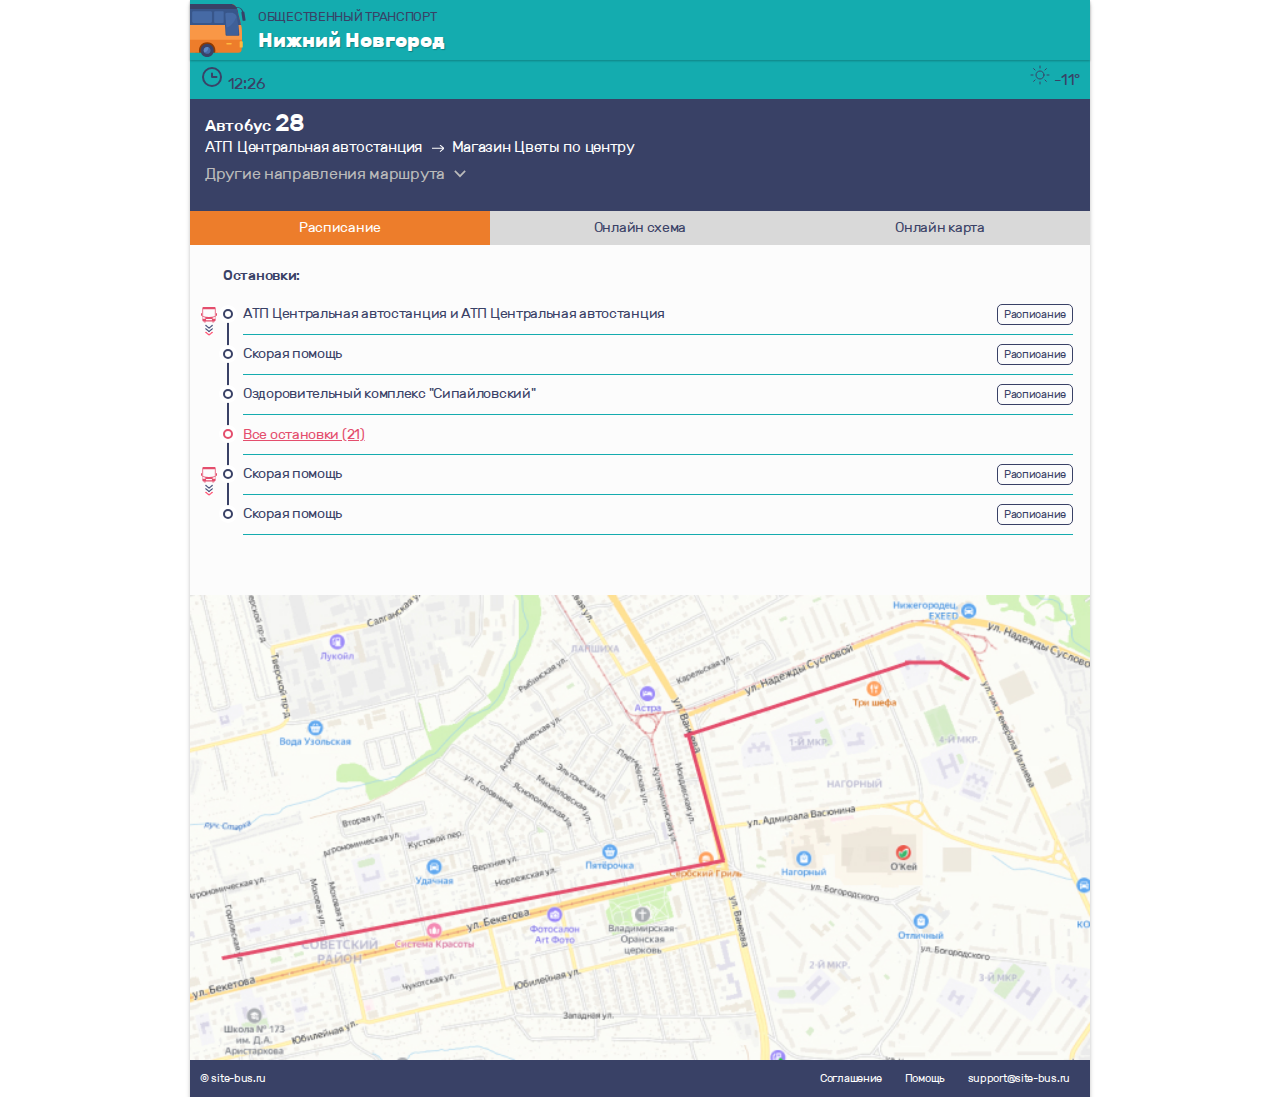
==== commit 696dacc2: "new fix" ====
--- a/route.html
+++ b/route.html
@@ -13,16 +13,16 @@
 
 </head>
 
-<body class="is_active">
+<body>
 	<div class="app">
 		<header class="header">
-			<div class="logo">
+			<a href="index.html" class="logo">
 				<img src="img/logo.svg" alt="logo">
 				<div class="logo-title">
 					<span class="logo__heading">Общественный транспорт</span>
 					<span class="logo__text">Нижний Новгород</span>
 				</div>
-			</div>
+			</a>
 			<div class="header-info">
 				<span class="header-info__item">
 					<img src="img/time.svg" alt="time">
@@ -50,9 +50,9 @@
 				</div>
 			</div>
 			<nav class="nav">
-				<h2 class="nav__item is_active"><a href="./route.html">Расписание</a></h2>
-				<h2 class="nav__item" data-modal="scheme"><a href="#">Онлайн схема</a></h2>
-				<h2 class="nav__item" data-modal="map"><a href="#">Онлайн карта</a></h2>
+				<h2 class="nav__item is_active modal_close">Расписание</h2>
+				<h2 class="nav__item" data-modal="scheme">Онлайн схема</h2>
+				<h2 class="nav__item" data-modal="map">Онлайн карта</h2>
 			</nav>
 		</header>
 
@@ -60,7 +60,7 @@
 			<p class="stops__heading">Остановки:</p>
 			<ul class="stops">
 				<li class="stops-item">
-					<img src="img/bus_anim.svg" class="stops__bus" alt="bus">
+					<span class="bus__anim"></span>
 					<span class="stops__text">АТП Центральная автостанция и АТП Центральная автостанция</span>
 					<button class="btn" data-modal="route">Расписание</button>
 				</li>
@@ -76,7 +76,7 @@
 					<a href="#" class="stops__link">Все остановки (21)</a>
 				</li>
 				<li class="stops-item">
-					<img src="img/bus_anim.svg" class="stops__bus" alt="bus">
+					<span class="bus__anim"></span>
 					<span class="stops__text">Скорая помощь</span>
 					<button class="btn" data-modal="route">Расписание</button>
 				</li>
@@ -113,9 +113,9 @@
 			</div>
 		</div>
 		<nav class="nav">
-			<h2 class="nav__item is_active"><a href="./route.html">Расписание</a></h2>
-			<h2 class="nav__item" data-modal="scheme"><a href="#">Онлайн схема</a></h2>
-			<h2 class="nav__item" data-modal="map"><a href="#">Онлайн карта</a></h2>
+			<h2 class="nav__item is_active modal_close">Расписание</h2>
+			<h2 class="nav__item" data-modal="scheme">Онлайн схема</h2>
+			<h2 class="nav__item" data-modal="map">Онлайн карта</h2>
 		</nav>
 		<div class="tab">
 			<a href="#" class="tab__btn">ПТ</a>
@@ -230,9 +230,9 @@
 			Троллейбусов онлайн <b>5</b>
 		</p>
 		<nav class="nav">
-			<h2 class="nav__item"><a href="./route.html">Расписание</a></h2>
-			<h2 class="nav__item is_active" data-modal="scheme"><a href="#">Онлайн схема</a></h2>
-			<h2 class="nav__item" data-modal="map"><a href="#">Онлайн карта</a></h2>
+			<h2 class="nav__item modal_close">Расписание</h2>
+			<h2 class="nav__item is_active" data-modal="scheme">Онлайн схема</h2>
+			<h2 class="nav__item" data-modal="map">Онлайн карта</h2>
 		</nav>
 		<div class="scheme-section">
 			<ul class="scheme-list">
@@ -245,7 +245,7 @@
 					<span class="scheme-list__text">Оздоровительный комплекс "Сипайловский"</span>
 				</li>
 				<li class="scheme-list-bus">
-					<img src="img/bus_anim.svg" class="scheme-list__img" alt="bus">
+					<span class="bus__anim"></span>
 					<span class="scheme-list__mark">
 						а855вв77 <br>
 						10 км/ч
@@ -285,7 +285,7 @@
 					<span class="scheme-list__text">Оздоровительный комплекс "Сипайловский"</span>
 				</li>
 				<li class="scheme-list-bus">
-					<img src="img/bus_anim.svg" class="scheme-list__img" alt="bus">
+					<span class="bus__anim"></span>
 					<span class="scheme-list__mark">
 						а855вв77 <br>
 						10 км/ч
@@ -325,7 +325,7 @@
 					<span class="scheme-list__text">Оздоровительный комплекс "Сипайловский"</span>
 				</li>
 				<li class="scheme-list-bus">
-					<img src="img/bus_anim.svg" class="scheme-list__img" alt="bus">
+					<span class="bus__anim"></span>
 					<span class="scheme-list__mark">
 						а855вв77 <br>
 						10 км/ч
@@ -367,13 +367,13 @@
 			</div>
 		</div>
 		<p class="modal-update">
-			Троллейбусов онлайн
+			Обновление информации
 			<span class="loader"></span>
 		</p>
 		<nav class="nav">
-			<h2 class="nav__item"><a href="./route.html">Расписание</a></h2>
-			<h2 class="nav__item" data-modal="scheme"><a href="#">Онлайн схема</a></h2>
-			<h2 class="nav__item is_active" data-modal="map"><a href="#">Онлайн карта</a></h2>
+			<h2 class="nav__item modal_close">Расписание</h2>
+			<h2 class="nav__item" data-modal="scheme">Онлайн схема</h2>
+			<h2 class="nav__item is_active" data-modal="map">Онлайн карта</h2>
 		</nav>
 		<img src="img/map.jpg" class="modal-map" alt="map">
 	</div>
--- a/fonts/stylesheet.css
+++ b/fonts/stylesheet.css
@@ -1,27 +1,3 @@
-/* This stylesheet generated by Transfonter (https://transfonter.org) on July 28, 2017 4:22 PM */
-
-@font-face {
-	font-family: 'Rubik';
-	src: url('Rubik-BlackItalic.eot');
-	src: local('Rubik Black Italic'), local('Rubik-BlackItalic'),
-		url('Rubik-BlackItalic.eot?#iefix') format('embedded-opentype'),
-		url('Rubik-BlackItalic.woff') format('woff'),
-		url('Rubik-BlackItalic.ttf') format('truetype');
-	font-weight: 900;
-	font-style: italic;
-}
-
-@font-face {
-	font-family: 'Rubik';
-	src: url('Rubik-BoldItalic.eot');
-	src: local('Rubik Bold Italic'), local('Rubik-BoldItalic'),
-		url('Rubik-BoldItalic.eot?#iefix') format('embedded-opentype'),
-		url('Rubik-BoldItalic.woff') format('woff'),
-		url('Rubik-BoldItalic.ttf') format('truetype');
-	font-weight: bold;
-	font-style: italic;
-}
-
 @font-face {
 	font-family: 'Rubik';
 	src: url('Rubik-Light.eot');
@@ -31,6 +7,7 @@
 		url('Rubik-Light.ttf') format('truetype');
 	font-weight: 300;
 	font-style: normal;
+	font-display: swap;
 }
 
 @font-face {
@@ -42,17 +19,7 @@
 		url('Rubik-Medium.ttf') format('truetype');
 	font-weight: 500;
 	font-style: normal;
-}
-
-@font-face {
-	font-family: 'Rubik';
-	src: url('Rubik-Italic.eot');
-	src: local('Rubik Italic'), local('Rubik-Italic'),
-		url('Rubik-Italic.eot?#iefix') format('embedded-opentype'),
-		url('Rubik-Italic.woff') format('woff'),
-		url('Rubik-Italic.ttf') format('truetype');
-	font-weight: normal;
-	font-style: italic;
+	font-display: swap;
 }
 
 @font-face {
@@ -64,17 +31,7 @@
 		url('Rubik-Bold.ttf') format('truetype');
 	font-weight: bold;
 	font-style: normal;
-}
-
-@font-face {
-	font-family: 'Rubik';
-	src: url('Rubik-LightItalic.eot');
-	src: local('Rubik Light Italic'), local('Rubik-LightItalic'),
-		url('Rubik-LightItalic.eot?#iefix') format('embedded-opentype'),
-		url('Rubik-LightItalic.woff') format('woff'),
-		url('Rubik-LightItalic.ttf') format('truetype');
-	font-weight: 300;
-	font-style: italic;
+	font-display: swap;
 }
 
 @font-face {
@@ -86,17 +43,7 @@
 		url('Rubik-Regular.ttf') format('truetype');
 	font-weight: normal;
 	font-style: normal;
-}
-
-@font-face {
-	font-family: 'Rubik';
-	src: url('Rubik-MediumItalic.eot');
-	src: local('Rubik Medium Italic'), local('Rubik-MediumItalic'),
-		url('Rubik-MediumItalic.eot?#iefix') format('embedded-opentype'),
-		url('Rubik-MediumItalic.woff') format('woff'),
-		url('Rubik-MediumItalic.ttf') format('truetype');
-	font-weight: 500;
-	font-style: italic;
+	font-display: swap;
 }
 
 @font-face {
@@ -108,6 +55,7 @@
 		url('RubikMonoOne-Regular.ttf') format('truetype');
 	font-weight: normal;
 	font-style: normal;
+	font-display: swap;
 }
 
 @font-face {
@@ -119,4 +67,5 @@
 		url('Rubik-Black.ttf') format('truetype');
 	font-weight: 900;
 	font-style: normal;
-}
+	font-display: swap;
+}--- a/css/style.css
+++ b/css/style.css
@@ -1 +1 @@
-html{font-family:sans-serif;-ms-text-size-adjust:100%;-webkit-text-size-adjust:100%}body{margin:0}article,aside,details,figcaption,figure,footer,header,hgroup,main,nav,section,summary{display:block}audio,canvas,progress,video{display:inline-block;vertical-align:baseline}audio:not([controls]){display:none;height:0}[hidden],template{display:none}a{background:rgba(0,0,0,0)}a:active,a:hover{outline:0}abbr[title]{border-bottom:1px dotted}b,strong{font-weight:bold}dfn{font-style:italic}h1{font-size:2em;margin:.67em 0}mark{background:#ff0;color:#000}small{font-size:80%}sub,sup{font-size:75%;line-height:0;position:relative;vertical-align:baseline}sup{top:-0.5em}sub{bottom:-0.25em}img{border:0}svg:not(:root){overflow:hidden}figure{margin:1em 40px}hr{-moz-box-sizing:content-box;-webkit-box-sizing:content-box;box-sizing:content-box;height:0}pre{overflow:auto}code,kbd,pre,samp{font-family:monospace,monospace;font-size:1em}button,input,optgroup,select,textarea{color:inherit;font:inherit;margin:0}button{overflow:visible}button,select{text-transform:none}button,html input[type=button],input[type=reset],input[type=submit]{-webkit-appearance:button;cursor:pointer}button[disabled],html input[disabled]{cursor:default}button::-moz-focus-inner,input::-moz-focus-inner{border:0;padding:0}input{line-height:normal}input[type=checkbox],input[type=radio]{-webkit-box-sizing:border-box;-moz-box-sizing:border-box;box-sizing:border-box;padding:0}input[type=number]::-webkit-inner-spin-button,input[type=number]::-webkit-outer-spin-button{height:auto}input[type=search]{-webkit-appearance:textfield;-moz-box-sizing:content-box;-webkit-box-sizing:content-box;box-sizing:content-box}input[type=search]::-webkit-search-cancel-button,input[type=search]::-webkit-search-decoration{-webkit-appearance:none}legend{border:0;padding:0}textarea{overflow:auto}optgroup{font-weight:bold}table{border-collapse:collapse;border-spacing:0}td,th{padding:0}*{padding:0;margin:0;-webkit-box-sizing:border-box;-moz-box-sizing:border-box;box-sizing:border-box;border:none;outline:none;letter-spacing:-0.3px}:root{--prime: #14ACAF;--pink: #E44E6D;--orange: #ED7D2B;--blue: #394166;--light-green: #00F845;--dark-green: #04B400;--red: #FF0000;--gray: #D9D9D9;--white: white;--black: black}body{color:var(--blue);font-family:"Rubik",sans-serif}body.is_active{overflow:hidden}.app{min-height:100vh;position:relative;z-index:1;max-width:900px;margin:0 auto;display:-webkit-box;display:-webkit-flex;display:-moz-box;display:-ms-flexbox;display:flex;-webkit-box-orient:vertical;-webkit-box-direction:normal;-webkit-flex-direction:column;-moz-box-orient:vertical;-moz-box-direction:normal;-ms-flex-direction:column;flex-direction:column;-webkit-box-shadow:0px 4px 4px 0px rgba(0,0,0,.2509803922);-moz-box-shadow:0px 4px 4px 0px rgba(0,0,0,.2509803922);box-shadow:0px 4px 4px 0px rgba(0,0,0,.2509803922);background-color:#fff}@media screen and (min-width: 650px){.app{background-color:#fcfcfc}}h1{margin:0}img{max-width:100%}a,button{color:var(--black);text-decoration:none;-webkit-transition:all ease .3s;-o-transition:all ease .3s;-moz-transition:all ease .3s;transition:all ease .3s;background-color:rgba(0,0,0,0)}a:active,button:active{-webkit-transform:scale(0.96);-moz-transform:scale(0.96);-ms-transform:scale(0.96);-o-transform:scale(0.96);transform:scale(0.96)}a:hover,button:hover{opacity:.8}.btn{display:inline-block;padding:3px 6px;border:1px solid var(--blue);-webkit-border-radius:5px;-moz-border-radius:5px;border-radius:5px;font-size:11px;color:var(--blue)}b,strong{font-weight:500}.dropdown{display:block;-webkit-transition:all ease .3s;-o-transition:all ease .3s;-moz-transition:all ease .3s;transition:all ease .3s;background-color:var(--blue);width:100%;position:relative;z-index:999}.dropdown__btn{color:#bbb;display:inline-block;text-align:left;padding:8px 21px 8px 15px;background-repeat:no-repeat;background-position:center right;-webkit-background-size:12px auto;-moz-background-size:12px auto;-o-background-size:12px auto;background-size:12px auto;background-image:url("../img/dropdown-open.svg");margin-bottom:20px}.dropdown-content{display:none;position:absolute;top:100%;left:0;width:100%;z-index:999;background-color:var(--gray)}.dropdown__item{color:var(--white);padding:12px 15px 12px 53px;display:block;width:100%;text-align:left;border-top:1px solid silver;background-repeat:no-repeat;background-position:center left 25px}.dropdown__item.is_active{background-image:url("../img/dropdown-check.svg")}.dropdown.is_active{background-color:var(--gray)}.dropdown.is_active .dropdown__btn,.dropdown.is_active .dropdown__item{color:var(--blue)}.tab{display:-webkit-box;display:-webkit-flex;display:-moz-box;display:-ms-flexbox;display:flex;-webkit-box-pack:center;-webkit-justify-content:center;-moz-box-pack:center;-ms-flex-pack:center;justify-content:center;-webkit-box-align:stretch;-webkit-align-items:stretch;-moz-box-align:stretch;-ms-flex-align:stretch;align-items:stretch;gap:10px;margin:16px 0 20px}.tab__btn{background-color:var(--blue);color:var(--white);text-align:center;padding-top:12px;width:36px;height:36px;display:inline-block;text-align:center;font-size:11px}.tab__btn.is_active{pointer-events:none;-webkit-box-shadow:0px 0px 4px 0px rgba(0,0,0,.2509803922) inset;-moz-box-shadow:0px 0px 4px 0px rgba(0,0,0,.2509803922) inset;box-shadow:0px 0px 4px 0px rgba(0,0,0,.2509803922) inset;background-color:var(--pink)}.table{width:100%;margin:0 0 20px}.table td,.table th{text-align:center;font-size:15px;color:var(--blue);font-weight:normal;padding:1px 3px 1px;padding:8px 4px}.table td.is_active,.table th.is_active{background-color:var(--pink);color:var(--white)}.table tr{border-bottom:1px solid rgba(71,79,119,.3019607843)}.table tr:first-of-type th{background-color:var(--blue);color:var(--white)}.table tr th{min-width:64px;background-color:#f3f3f3}.table tr:nth-of-type(even){background-color:#f0f0f0}.table tr:nth-of-type(even) th{background-color:#d9d9d9}.table__fade{color:#ccc !important}.table-description{padding:0 15px}.table-description__text{font-size:14px;font-weight:400;line-height:16.59px;margin:0 0 10px;position:relative;z-index:1;padding:2px 0 2px 32px}.table-description__td{width:28px;min-height:20px;text-align:center;display:inline-block;padding:2px 4px;background-color:#f0f0f0;position:absolute;left:0;top:0}.table-description__td.is_active{background-color:var(--pink);color:var(--white)}.table-description__td.--fade{color:#ccc}.red{color:var(--red) !important}.loader{display:inline-block;margin:0 10px;width:32px;height:8px;-webkit-mask:-webkit-gradient(linear, left top, right top, color-stop(70%, var(--blue)), color-stop(0, rgba(0, 0, 0, 0))) left/33.33% 100%;-webkit-mask:-webkit-linear-gradient(left, var(--blue) 70%, rgba(0, 0, 0, 0) 0) left/33.33% 100%;background:-webkit-gradient(linear, left top, left bottom, color-stop(0, var(--blue))) left 0% top 0/30% 100% no-repeat #d9d9d9;background:-webkit-linear-gradient(var(--blue) 0 0) left 0% top 0/30% 100% no-repeat #d9d9d9;background:-moz-linear-gradient(var(--blue) 0 0) left 0% top 0/30% 100% no-repeat #d9d9d9;background:-o-linear-gradient(var(--blue) 0 0) left 0% top 0/30% 100% no-repeat #d9d9d9;background:linear-gradient(var(--blue) 0 0) left 0% top 0/30% 100% no-repeat #d9d9d9;-webkit-animation:l7 .7s infinite steps(3);-moz-animation:l7 .7s infinite steps(3);-o-animation:l7 .7s infinite steps(3);animation:l7 .7s infinite steps(3)}@-webkit-keyframes l7{100%{background-position:right -30% top 0}}@-moz-keyframes l7{100%{background-position:right -30% top 0}}@-o-keyframes l7{100%{background-position:right -30% top 0}}@keyframes l7{100%{background-position:right -30% top 0}}.header{width:100%;margin:0;background-color:var(--prime)}.header-info{-webkit-box-pack:justify;-webkit-justify-content:space-between;-moz-box-pack:justify;-ms-flex-pack:justify;justify-content:space-between;padding:5px 10px 6px}.header-info__item{color:var(--blue);font-size:20px;line-height:100%}.header-info__item img{width:20px;display:inline-block;vertical-align:top}.header-info,.navbar,.navbar-item,.logo{display:-webkit-box;display:-webkit-flex;display:-moz-box;display:-ms-flexbox;display:flex;-webkit-box-align:stretch;-webkit-align-items:stretch;-moz-box-align:stretch;-ms-flex-align:stretch;align-items:stretch}.logo{gap:12px;-webkit-box-align:center;-webkit-align-items:center;-moz-box-align:center;-ms-flex-align:center;align-items:center;-webkit-box-shadow:0px 1px 2px 0px rgba(0,0,0,.2509803922);-moz-box-shadow:0px 1px 2px 0px rgba(0,0,0,.2509803922);box-shadow:0px 1px 2px 0px rgba(0,0,0,.2509803922)}.logo-title{font-weight:normal;margin:0}.logo__heading{text-transform:uppercase;color:var(--blue);font-weight:400;font-size:13px;display:block;margin:0 0 4px}.logo__text{font-size:20px;color:var(--white);display:block;text-shadow:1px 1px 1px rgba(0,0,0,.2509803922)}.navbar{list-style:none;background-color:var(--blue)}.navbar-item{width:100%;text-align:center;-webkit-box-orient:vertical;-webkit-box-direction:normal;-webkit-flex-direction:column;-moz-box-orient:vertical;-moz-box-direction:normal;-ms-flex-direction:column;flex-direction:column;background-color:var(--blue);color:var(--white);padding-top:7px;border-right:1px solid rgba(0,0,0,.2)}.navbar-item img{width:21px;height:26px;-o-object-fit:contain;object-fit:contain;-o-object-position:center center;object-position:center center;display:block;margin:0 auto 2px}.navbar-item:hover,.navbar-item.is_active{opacity:1;background-color:#474f77;-webkit-box-shadow:0px 0px 4px 0px rgba(0,0,0,.2509803922) inset;-moz-box-shadow:0px 0px 4px 0px rgba(0,0,0,.2509803922) inset;box-shadow:0px 0px 4px 0px rgba(0,0,0,.2509803922) inset}.navbar__text{font-size:13px;margin:0 auto 5px;padding:0 2px}.navbar__online{background-color:var(--pink);display:block;width:100%;margin-top:auto;padding:3px;font-size:11px;line-height:14px}.nav{display:-webkit-box;display:-webkit-flex;display:-moz-box;display:-ms-flexbox;display:flex;-webkit-box-align:center;-webkit-align-items:center;-moz-box-align:center;-ms-flex-align:center;align-items:center;text-align:center;width:100%;background-color:var(--gray)}.nav__item{width:100%;font-size:14px;line-height:16.59px;font-weight:400}.nav__item.is_active{pointer-events:none;color:var(--white);background-color:var(--orange)}.nav__item a{padding:9px;display:block;color:inherit}.modal{display:none;position:fixed;top:0;left:0;width:100%;z-index:99999;padding-bottom:50px;background-color:var(--white);height:100vh;max-width:900px;overflow-y:scroll;-ms-overflow-style:none;scrollbar-width:none}.modal::-webkit-scrollbar{display:none;width:0;height:0}@media screen and (min-width: 650px){.modal{left:50%;-webkit-transform:translateX(-50%);-moz-transform:translateX(-50%);-ms-transform:translateX(-50%);-o-transform:translateX(-50%);transform:translateX(-50%)}}.modal-online,.modal-update{padding:10px 15px;background-color:var(--dark-green);text-align:center;color:var(--white);font-size:14px;line-height:15px}.modal-online b,.modal-online strong,.modal-update b,.modal-update strong{font-weight:500}.modal-update{background-color:var(--pink)}.modal__back{position:absolute;left:0;height:68px;width:42px;text-align:center;z-index:1}.modal__num{font-size:32px;margin-right:8px;font-weight:700}.modal-header{padding:14px 10px 15px 42px;background-color:var(--blue);color:var(--white);display:-webkit-box;display:-webkit-flex;display:-moz-box;display:-ms-flexbox;display:flex;-webkit-box-align:center;-webkit-align-items:center;-moz-box-align:center;-ms-flex-align:center;align-items:center;padding-left:42px}.modal__heading{display:block;margin:0;font-size:16px;line-height:17px}.modal__addres{font-size:14px;line-height:14px;display:block;margin:8px 0 0;color:#f99746}.modal-map{display:block;width:100%;height:100%;-o-object-fit:cover;object-fit:cover}.listing{display:-webkit-box;display:-webkit-flex;display:-moz-box;display:-ms-flexbox;display:flex;-webkit-flex-wrap:wrap;-ms-flex-wrap:wrap;flex-wrap:wrap}.listing-item{padding:7px 4px;display:-webkit-box;display:-webkit-flex;display:-moz-box;display:-ms-flexbox;display:flex;-webkit-box-pack:center;-webkit-justify-content:center;-moz-box-pack:center;-ms-flex-pack:center;justify-content:center;-webkit-box-align:center;-webkit-align-items:center;-moz-box-align:center;-ms-flex-align:center;align-items:center;-webkit-box-orient:vertical;-webkit-box-direction:normal;-webkit-flex-direction:column;-moz-box-orient:vertical;-moz-box-direction:normal;-ms-flex-direction:column;flex-direction:column;position:relative;z-index:1;text-align:center;color:#fff;width:25%;min-height:90px;background-color:var(--prime);-webkit-box-shadow:1px 1px 0px 0px rgba(255,255,255,.2509803922) inset,-1px -1px 0px 0px rgba(0,0,0,.2509803922) inset;-moz-box-shadow:1px 1px 0px 0px rgba(255,255,255,.2509803922) inset,-1px -1px 0px 0px rgba(0,0,0,.2509803922) inset;box-shadow:1px 1px 0px 0px rgba(255,255,255,.2509803922) inset,-1px -1px 0px 0px rgba(0,0,0,.2509803922) inset}.listing-item:hover{z-index:111;opacity:1;-webkit-box-shadow:0px 0px 5px 0px rgba(0,0,0,.3019607843) inset,-1px -1px 0px 0px rgba(0,0,0,.2509803922) inset;-moz-box-shadow:0px 0px 5px 0px rgba(0,0,0,.3019607843) inset,-1px -1px 0px 0px rgba(0,0,0,.2509803922) inset;box-shadow:0px 0px 5px 0px rgba(0,0,0,.3019607843) inset,-1px -1px 0px 0px rgba(0,0,0,.2509803922) inset}.listing__num{font-size:32px;line-height:32px;margin:auto 0;text-shadow:1px 1px 1px rgba(0,0,0,.2509803922)}.listing__text{margin:auto 0;font-size:12px;font-weight:400;line-height:14.22px;letter-spacing:-0.4px}.listing__online{color:#373737;background-color:var(--light-green);-webkit-border-radius:50%;-moz-border-radius:50%;border-radius:50%;width:17px;line-height:17px;height:17px;font-size:12px}@media screen and (max-width: 359px){.listing-item{width:33.33%}}@media screen and (min-width: 520px){.listing-item{width:20%}}@media screen and (min-width: 680px){.listing-item{width:12.5%}}.title{width:100%;background-color:var(--blue);color:var(--white);padding:15px 15px 0;font-weight:normal;line-height:0}.title__heading{font-weight:600;display:block;font-size:16px;line-height:18.96px;margin:0 0 2px}.title__heading b,.title__heading strong{font-size:24px}.title__address{display:inline;font-weight:normal;font-size:15px;line-height:120%}.title__address::after{content:"";width:12px;height:7px;margin:0 0 0 10px;vertical-align:middle;display:inline-block;background-image:url("../img/title-arrow.svg");background-repeat:no-repeat;background-position:center center}.title__address:last-of-type::after{display:none}.stops{padding-left:20px}.stops__heading{margin-bottom:11px;font-weight:500;font-size:14px}.stops-section{padding:22px 17px 0 33px;margin-bottom:60px}.stops-item{min-height:40px;-webkit-box-pack:justify;-webkit-justify-content:space-between;-moz-box-pack:justify;-ms-flex-pack:justify;justify-content:space-between;border-bottom:1px solid var(--prime);padding:4px 0;position:relative;z-index:1}.stops-item::before{content:"";display:inline-block;width:10px;height:10px;-webkit-box-sizing:border-box;-moz-box-sizing:border-box;box-sizing:border-box;border:2px solid var(--blue);background-color:#fff;-webkit-border-radius:50%;-moz-border-radius:50%;border-radius:50%;position:absolute;left:-20px;top:50%;-webkit-transform:translateY(-50%);-moz-transform:translateY(-50%);-ms-transform:translateY(-50%);-o-transform:translateY(-50%);transform:translateY(-50%);-webkit-box-shadow:0 0 0 4px var(--white);-moz-box-shadow:0 0 0 4px var(--white);box-shadow:0 0 0 4px var(--white)}.stops-item::after{content:"";display:block;width:2px;height:100%;background-color:var(--blue);position:absolute;top:45%;left:-16px;z-index:-11}.stops-item.--pink{color:var(--pink)}.stops-item.--pink::before{border-color:var(--pink)}.stops__link{font-size:14px;text-decoration:underline;color:var(--pink)}.stops__bus{width:16px;position:absolute;left:-42px;top:50%;-webkit-transform:translateY(-25%);-moz-transform:translateY(-25%);-ms-transform:translateY(-25%);-o-transform:translateY(-25%);transform:translateY(-25%)}.scheme-list-bus,.scheme-list-item,.stops-bus,.stops-item{min-height:40px;display:-webkit-box;display:-webkit-flex;display:-moz-box;display:-ms-flexbox;display:flex;-webkit-box-align:center;-webkit-align-items:center;-moz-box-align:center;-ms-flex-align:center;align-items:center;padding:4px 0;position:relative;z-index:1}.scheme-list-bus::before,.scheme-list-item::before,.stops-bus::before,.stops-item::before{content:"";display:inline-block;width:10px;height:10px;-webkit-box-sizing:border-box;-moz-box-sizing:border-box;box-sizing:border-box;border:2px solid var(--blue);background-color:#fff;-webkit-border-radius:50%;-moz-border-radius:50%;border-radius:50%;position:absolute;left:-20px;top:50%;-webkit-transform:translateY(-50%);-moz-transform:translateY(-50%);-ms-transform:translateY(-50%);-o-transform:translateY(-50%);transform:translateY(-50%);-webkit-box-shadow:0 0 0 4px var(--white);-moz-box-shadow:0 0 0 4px var(--white);box-shadow:0 0 0 4px var(--white)}.scheme-list-bus::after,.scheme-list-item::after,.stops-bus::after,.stops-item::after{content:"";display:block;width:2px;height:100%;background-color:var(--blue);position:absolute;top:45%;left:-16px;z-index:-11}.scheme-list-bus:last-of-type::after,.scheme-list-item:last-of-type::after,.stops-bus:last-of-type::after,.stops-item:last-of-type::after{display:none}.scheme-list__text,.stops__text{font-size:14px;font-weight:400;line-height:16px}.scheme-section{padding:20px;display:-webkit-box;display:-webkit-flex;display:-moz-box;display:-ms-flexbox;display:flex;-webkit-flex-wrap:wrap;-ms-flex-wrap:wrap;flex-wrap:wrap;-webkit-box-pack:justify;-webkit-justify-content:space-between;-moz-box-pack:justify;-ms-flex-pack:justify;justify-content:space-between;gap:38px 20px}.scheme-list{width:38%;max-width:166px;padding-left:20px}.scheme-list:nth-child(even){margin:0 auto}.scheme-list-item{min-height:30px}.scheme-list__text{font-size:10px;line-height:11.85px}.scheme-list__img{width:16px;position:absolute;left:-23px;background-color:#fff;z-index:1111}.scheme-list-bus{min-height:20px}.scheme-list__mark{font-size:8px;padding:2px 8px;background-color:var(--blue);color:var(--white)}.footer{margin-top:auto;background-color:var(--blue);color:var(--white);display:-webkit-box;display:-webkit-flex;display:-moz-box;display:-ms-flexbox;display:flex;-webkit-box-align:center;-webkit-align-items:center;-moz-box-align:center;-ms-flex-align:center;align-items:center;-webkit-box-pack:center;-webkit-justify-content:center;-moz-box-pack:center;-ms-flex-pack:center;justify-content:center;font-size:11px;padding:0 10px}.footer-text{margin-right:auto}.footer a{color:var(--white);display:inline-block;font-size:11px;padding:12px 10px}/*# sourceMappingURL=style.css.map */+html{font-family:sans-serif;-ms-text-size-adjust:100%;-webkit-text-size-adjust:100%}body{margin:0}article,aside,details,figcaption,figure,footer,header,hgroup,main,nav,section,summary{display:block}audio,canvas,progress,video{display:inline-block;vertical-align:baseline}audio:not([controls]){display:none;height:0}[hidden],template{display:none}a{background:rgba(0,0,0,0)}a:active,a:hover{outline:0}abbr[title]{border-bottom:1px dotted}b,strong{font-weight:bold}dfn{font-style:italic}h1{font-size:2em;margin:.67em 0}mark{background:#ff0;color:#000}small{font-size:80%}sub,sup{font-size:75%;line-height:0;position:relative;vertical-align:baseline}sup{top:-0.5em}sub{bottom:-0.25em}img{border:0}svg:not(:root){overflow:hidden}figure{margin:1em 40px}hr{-moz-box-sizing:content-box;-webkit-box-sizing:content-box;box-sizing:content-box;height:0}pre{overflow:auto}code,kbd,pre,samp{font-family:monospace,monospace;font-size:1em}button,input,optgroup,select,textarea{color:inherit;font:inherit;margin:0}button{overflow:visible}button,select{text-transform:none}button,html input[type=button],input[type=reset],input[type=submit]{-webkit-appearance:button;cursor:pointer}button[disabled],html input[disabled]{cursor:default}button::-moz-focus-inner,input::-moz-focus-inner{border:0;padding:0}input{line-height:normal}input[type=checkbox],input[type=radio]{-webkit-box-sizing:border-box;-moz-box-sizing:border-box;box-sizing:border-box;padding:0}input[type=number]::-webkit-inner-spin-button,input[type=number]::-webkit-outer-spin-button{height:auto}input[type=search]{-webkit-appearance:textfield;-moz-box-sizing:content-box;-webkit-box-sizing:content-box;box-sizing:content-box}input[type=search]::-webkit-search-cancel-button,input[type=search]::-webkit-search-decoration{-webkit-appearance:none}legend{border:0;padding:0}textarea{overflow:auto}optgroup{font-weight:bold}table{border-collapse:collapse;border-spacing:0}td,th{padding:0}*{padding:0;margin:0;-webkit-box-sizing:border-box;-moz-box-sizing:border-box;box-sizing:border-box;border:none;outline:none;letter-spacing:-0.3px}:root{--prime: #14ACAF;--pink: #E44E6D;--orange: #ED7D2B;--blue: #394166;--light-green: #00F845;--dark-green: #04B400;--red: #FF0000;--gray: #D9D9D9;--white: white;--black: black}body{color:var(--blue);font-family:"Rubik",sans-serif}body.is_active{overflow:hidden}.app{min-height:100vh;position:relative;z-index:1;max-width:900px;margin:0 auto;display:-webkit-box;display:-webkit-flex;display:-moz-box;display:-ms-flexbox;display:flex;-webkit-box-orient:vertical;-webkit-box-direction:normal;-webkit-flex-direction:column;-moz-box-orient:vertical;-moz-box-direction:normal;-ms-flex-direction:column;flex-direction:column;-webkit-box-shadow:0px 4px 4px 0px rgba(0,0,0,.2509803922);-moz-box-shadow:0px 4px 4px 0px rgba(0,0,0,.2509803922);box-shadow:0px 4px 4px 0px rgba(0,0,0,.2509803922);background-color:#fff}@media screen and (min-width: 650px){.app{background-color:#fcfcfc}}h1{margin:0}img{max-width:100%}a,button{color:var(--black);text-decoration:none;-webkit-transition:all ease .3s;-o-transition:all ease .3s;-moz-transition:all ease .3s;transition:all ease .3s;background-color:rgba(0,0,0,0)}a:active,button:active{-webkit-transform:scale(0.96);-moz-transform:scale(0.96);-ms-transform:scale(0.96);-o-transform:scale(0.96);transform:scale(0.96)}a:hover,button:hover{opacity:.8}.btn{display:inline-block;padding:3px 6px;border:1px solid var(--blue);-webkit-border-radius:5px;-moz-border-radius:5px;border-radius:5px;font-size:11px;color:var(--blue)}b,strong{font-weight:500}.dropdown{display:block;-webkit-transition:all ease .3s;-o-transition:all ease .3s;-moz-transition:all ease .3s;transition:all ease .3s;background-color:var(--blue);width:100%;position:relative;z-index:999}.dropdown__btn{color:#bbb;display:inline-block;text-align:left;padding:8px 21px 8px 15px;background-repeat:no-repeat;background-position:center right;-webkit-background-size:12px auto;-moz-background-size:12px auto;-o-background-size:12px auto;background-size:12px auto;background-image:url("../img/dropdown-open.svg");margin-bottom:20px}.dropdown-content{display:none;position:absolute;top:100%;left:0;width:100%;z-index:999;background-color:var(--gray)}.dropdown__item{color:var(--white);padding:12px 15px 12px 53px;display:block;width:100%;text-align:left;border-top:1px solid silver;background-repeat:no-repeat;background-position:center left 25px}.dropdown__item.is_active{background-image:url("../img/dropdown-check.svg")}.dropdown.is_active{background-color:var(--gray)}.dropdown.is_active .dropdown__btn,.dropdown.is_active .dropdown__item{color:var(--blue)}.tab{display:-webkit-box;display:-webkit-flex;display:-moz-box;display:-ms-flexbox;display:flex;-webkit-box-pack:center;-webkit-justify-content:center;-moz-box-pack:center;-ms-flex-pack:center;justify-content:center;-webkit-box-align:stretch;-webkit-align-items:stretch;-moz-box-align:stretch;-ms-flex-align:stretch;align-items:stretch;gap:10px;margin:16px 0 20px}.tab__btn{background-color:var(--blue);color:var(--white);text-align:center;padding-top:12px;width:36px;height:36px;display:inline-block;text-align:center;font-size:11px}.tab__btn.is_active{pointer-events:none;-webkit-box-shadow:0px 0px 4px 0px rgba(0,0,0,.2509803922) inset;-moz-box-shadow:0px 0px 4px 0px rgba(0,0,0,.2509803922) inset;box-shadow:0px 0px 4px 0px rgba(0,0,0,.2509803922) inset;background-color:var(--pink)}.table{width:100%;margin:0 0 20px}.table td,.table th{text-align:center;font-size:15px;color:var(--blue);font-weight:normal;padding:1px 3px 1px;padding:8px 4px}.table td.is_active,.table th.is_active{background-color:var(--pink);color:var(--white)}.table tr{border-bottom:1px solid rgba(71,79,119,.3019607843)}.table tr:first-of-type th{background-color:var(--blue);color:var(--white)}.table tr th{min-width:64px;background-color:#f3f3f3}.table tr:nth-of-type(even){background-color:#f0f0f0}.table tr:nth-of-type(even) th{background-color:#d9d9d9}.table__fade{color:#ccc !important}.table-description{padding:0 15px}.table-description__text{font-size:14px;font-weight:400;line-height:16.59px;margin:0 0 10px;position:relative;z-index:1;padding:2px 0 2px 32px}.table-description__td{width:28px;min-height:20px;text-align:center;display:inline-block;padding:2px 4px;background-color:#f0f0f0;position:absolute;left:0;top:0}.table-description__td.is_active{background-color:var(--pink);color:var(--white)}.table-description__td.--fade{color:#ccc}.red{color:var(--red) !important}.loader{display:inline-block;margin:0 10px;width:32px;height:8px;-webkit-mask:-webkit-gradient(linear, left top, right top, color-stop(70%, var(--blue)), color-stop(0, rgba(0, 0, 0, 0))) left/33.33% 100%;-webkit-mask:-webkit-linear-gradient(left, var(--blue) 70%, rgba(0, 0, 0, 0) 0) left/33.33% 100%;background:-webkit-gradient(linear, left top, left bottom, color-stop(0, var(--blue))) left 0% top 0/30% 100% no-repeat #d9d9d9;background:-webkit-linear-gradient(var(--blue) 0 0) left 0% top 0/30% 100% no-repeat #d9d9d9;background:-moz-linear-gradient(var(--blue) 0 0) left 0% top 0/30% 100% no-repeat #d9d9d9;background:-o-linear-gradient(var(--blue) 0 0) left 0% top 0/30% 100% no-repeat #d9d9d9;background:linear-gradient(var(--blue) 0 0) left 0% top 0/30% 100% no-repeat #d9d9d9;-webkit-animation:l7 .7s infinite steps(3);-moz-animation:l7 .7s infinite steps(3);-o-animation:l7 .7s infinite steps(3);animation:l7 .7s infinite steps(3)}.bus__anim{width:16px;height:29px;background-image:url("../img/bus_anim.svg"),url("../img/arrow.gif");background-repeat:no-repeat;background-position:top center,bottom center;-webkit-background-size:contain,auto 11px;-moz-background-size:contain,auto 11px;-o-background-size:contain,auto 11px;background-size:contain,auto 11px}@-webkit-keyframes l7{100%{background-position:right -30% top 0}}@-moz-keyframes l7{100%{background-position:right -30% top 0}}@-o-keyframes l7{100%{background-position:right -30% top 0}}@keyframes l7{100%{background-position:right -30% top 0}}.header{width:100%;margin:0;background-color:var(--prime)}.header-info{-webkit-box-pack:justify;-webkit-justify-content:space-between;-moz-box-pack:justify;-ms-flex-pack:justify;justify-content:space-between;padding:5px 10px 6px}.header-info__weather,.header-info__time{color:var(--blue);font-size:20px;line-height:100%}.header-info__weather img,.header-info__time img{width:20px;display:inline-block;vertical-align:top}.header-info__weather{font-size:16px;line-height:130%}.header-info,.navbar,.navbar-item,.logo{display:-webkit-box;display:-webkit-flex;display:-moz-box;display:-ms-flexbox;display:flex;-webkit-box-align:stretch;-webkit-align-items:stretch;-moz-box-align:stretch;-ms-flex-align:stretch;align-items:stretch}.logo{gap:12px;-webkit-box-align:center;-webkit-align-items:center;-moz-box-align:center;-ms-flex-align:center;align-items:center;-webkit-box-shadow:0px 1px 2px 0px rgba(0,0,0,.2509803922);-moz-box-shadow:0px 1px 2px 0px rgba(0,0,0,.2509803922);box-shadow:0px 1px 2px 0px rgba(0,0,0,.2509803922);-webkit-transform:none !important;-moz-transform:none !important;-ms-transform:none !important;-o-transform:none !important;transform:none !important}.logo-title{font-weight:normal;margin:0}.logo__heading{text-transform:uppercase;color:var(--blue);font-weight:400;font-size:13px;display:block;margin:0 0 4px}.logo__text{font-weight:700;letter-spacing:0;font-size:20px;color:var(--white);display:block;text-shadow:1px 1px 1px rgba(0,0,0,.2509803922)}.navbar{list-style:none;background-color:var(--blue)}.navbar-item{width:100%;text-align:center;-webkit-box-orient:vertical;-webkit-box-direction:normal;-webkit-flex-direction:column;-moz-box-orient:vertical;-moz-box-direction:normal;-ms-flex-direction:column;flex-direction:column;background-color:var(--blue);color:var(--white);padding-top:7px;border-right:1px solid rgba(0,0,0,.2)}.navbar-item img{width:21px;height:26px;-o-object-fit:contain;object-fit:contain;-o-object-position:center center;object-position:center center;display:block;margin:0 auto 2px}.navbar-item:hover,.navbar-item.is_active{opacity:1;background-color:#474f77;-webkit-box-shadow:0px 0px 4px 0px rgba(0,0,0,.2509803922) inset;-moz-box-shadow:0px 0px 4px 0px rgba(0,0,0,.2509803922) inset;box-shadow:0px 0px 4px 0px rgba(0,0,0,.2509803922) inset}.navbar__text{font-size:13px;margin:0 auto 5px;padding:0 2px}.navbar__online{background-color:var(--pink);display:block;width:100%;margin-top:auto;padding:3px;font-size:11px;line-height:14px}.nav{display:-webkit-box;display:-webkit-flex;display:-moz-box;display:-ms-flexbox;display:flex;-webkit-box-align:center;-webkit-align-items:center;-moz-box-align:center;-ms-flex-align:center;align-items:center;text-align:center;width:100%;background-color:var(--gray)}.nav__item{cursor:pointer;width:100%;font-size:14px;line-height:16.59px;font-weight:400;padding:9px 9px 8px}.nav__item.is_active{pointer-events:none;color:var(--white);background-color:var(--orange)}.nav__item a{display:block;color:inherit}.modal{display:none;position:fixed;top:0;left:0;width:100%;z-index:99999;padding-bottom:50px;background-color:var(--white);height:100vh;max-width:900px;overflow-y:scroll;-ms-overflow-style:none;scrollbar-width:none}.modal::-webkit-scrollbar{display:none;width:0;height:0}@media screen and (min-width: 650px){.modal{left:50%;-webkit-transform:translateX(-50%);-moz-transform:translateX(-50%);-ms-transform:translateX(-50%);-o-transform:translateX(-50%);transform:translateX(-50%)}}.modal-online,.modal-update{padding:10px 15px;background-color:var(--dark-green);text-align:center;color:var(--white);font-size:14px;line-height:15px}.modal-online b,.modal-online strong,.modal-update b,.modal-update strong{font-weight:500}.modal-update{background-color:var(--pink)}.modal__back{position:absolute;left:0;height:68px;width:42px;text-align:center;z-index:1}.modal__num{font-size:32px;margin-right:8px;font-weight:700}.modal-header{padding:14px 10px 15px 42px;background-color:var(--blue);color:var(--white);display:-webkit-box;display:-webkit-flex;display:-moz-box;display:-ms-flexbox;display:flex;-webkit-box-align:center;-webkit-align-items:center;-moz-box-align:center;-ms-flex-align:center;align-items:center;padding-left:42px}.modal__heading{display:block;margin:0;font-size:16px;line-height:17px}.modal__addres{font-size:14px;line-height:14px;display:block;margin:8px 0 0;color:#f99746}.modal-map{display:block;width:100%;height:100%;-o-object-fit:cover;object-fit:cover}.listing{display:-webkit-box;display:-webkit-flex;display:-moz-box;display:-ms-flexbox;display:flex;-webkit-flex-wrap:wrap;-ms-flex-wrap:wrap;flex-wrap:wrap}.listing-item{padding:7px 4px;display:-webkit-box;display:-webkit-flex;display:-moz-box;display:-ms-flexbox;display:flex;-webkit-box-pack:center;-webkit-justify-content:center;-moz-box-pack:center;-ms-flex-pack:center;justify-content:center;-webkit-box-align:center;-webkit-align-items:center;-moz-box-align:center;-ms-flex-align:center;align-items:center;-webkit-box-orient:vertical;-webkit-box-direction:normal;-webkit-flex-direction:column;-moz-box-orient:vertical;-moz-box-direction:normal;-ms-flex-direction:column;flex-direction:column;position:relative;z-index:1;text-align:center;color:#fff;width:25%;min-height:90px;background-color:var(--prime);-webkit-box-shadow:1px 1px 0px 0px rgba(255,255,255,.2509803922) inset,-1px -1px 0px 0px rgba(0,0,0,.2509803922) inset;-moz-box-shadow:1px 1px 0px 0px rgba(255,255,255,.2509803922) inset,-1px -1px 0px 0px rgba(0,0,0,.2509803922) inset;box-shadow:1px 1px 0px 0px rgba(255,255,255,.2509803922) inset,-1px -1px 0px 0px rgba(0,0,0,.2509803922) inset}.listing-item:hover{z-index:111;opacity:1;-webkit-box-shadow:0px 0px 5px 0px rgba(0,0,0,.3019607843) inset,-1px -1px 0px 0px rgba(0,0,0,.2509803922) inset;-moz-box-shadow:0px 0px 5px 0px rgba(0,0,0,.3019607843) inset,-1px -1px 0px 0px rgba(0,0,0,.2509803922) inset;box-shadow:0px 0px 5px 0px rgba(0,0,0,.3019607843) inset,-1px -1px 0px 0px rgba(0,0,0,.2509803922) inset}.listing__num{font-size:32px;line-height:32px;margin:auto 0;text-shadow:1px 1px 1px rgba(0,0,0,.2509803922)}.listing__text{margin:auto 0;font-size:12px;font-weight:400;line-height:14.22px;letter-spacing:-0.4px}.listing__online{color:#373737;background-color:var(--light-green);-webkit-border-radius:50%;-moz-border-radius:50%;border-radius:50%;width:17px;line-height:17px;height:17px;font-size:12px}@media screen and (max-width: 359px){.listing-item{width:33.33%}}@media screen and (min-width: 520px){.listing-item{width:20%}}@media screen and (min-width: 680px){.listing-item{width:12.5%}}.title{width:100%;background-color:var(--blue);color:var(--white);padding:15px 15px 0;font-weight:normal;line-height:0}.title__heading{font-weight:500;display:block;font-size:16px;line-height:18.96px;margin:0 0 2px}.title__heading b,.title__heading strong{font-size:24px}.title__address{display:inline;font-weight:normal;font-size:15px;line-height:120%}.title__address::after{content:"";width:12px;height:7px;margin:0 0 0 10px;vertical-align:middle;display:inline-block;background-image:url("../img/title-arrow.svg");background-repeat:no-repeat;background-position:center center}.title__address:last-of-type::after{display:none}.stops{padding-left:20px}.stops__heading{margin-bottom:11px;font-weight:500;font-size:14px}.stops-section{padding:22px 17px 0 33px;margin-bottom:60px}.stops-item{min-height:40px;-webkit-box-pack:justify;-webkit-justify-content:space-between;-moz-box-pack:justify;-ms-flex-pack:justify;justify-content:space-between;border-bottom:1px solid var(--prime);padding:4px 0;position:relative;z-index:1}.stops-item::before{content:"";display:inline-block;width:10px;height:10px;-webkit-box-sizing:border-box;-moz-box-sizing:border-box;box-sizing:border-box;border:2px solid var(--blue);background-color:#fff;-webkit-border-radius:50%;-moz-border-radius:50%;border-radius:50%;position:absolute;left:-20px;top:50%;-webkit-transform:translateY(-50%);-moz-transform:translateY(-50%);-ms-transform:translateY(-50%);-o-transform:translateY(-50%);transform:translateY(-50%);-webkit-box-shadow:0 0 0 4px var(--white);-moz-box-shadow:0 0 0 4px var(--white);box-shadow:0 0 0 4px var(--white)}.stops-item::after{content:"";display:block;width:2px;height:100%;background-color:var(--blue);position:absolute;top:45%;left:-16px;z-index:-11}.stops-item.--pink{color:var(--pink)}.stops-item.--pink::before{border-color:var(--pink)}.stops__link{font-size:14px;text-decoration:underline;color:var(--pink)}.stops .bus__anim{width:16px;position:absolute;left:-42px;top:50%;-webkit-transform:translateY(-25%);-moz-transform:translateY(-25%);-ms-transform:translateY(-25%);-o-transform:translateY(-25%);transform:translateY(-25%)}.scheme-list-bus,.scheme-list-item,.stops-bus,.stops-item{min-height:40px;display:-webkit-box;display:-webkit-flex;display:-moz-box;display:-ms-flexbox;display:flex;-webkit-box-align:center;-webkit-align-items:center;-moz-box-align:center;-ms-flex-align:center;align-items:center;padding:4px 0;position:relative;z-index:1}.scheme-list-bus::before,.scheme-list-item::before,.stops-bus::before,.stops-item::before{content:"";display:inline-block;width:10px;height:10px;-webkit-box-sizing:border-box;-moz-box-sizing:border-box;box-sizing:border-box;border:2px solid var(--blue);background-color:#fff;-webkit-border-radius:50%;-moz-border-radius:50%;border-radius:50%;position:absolute;left:-20px;top:50%;-webkit-transform:translateY(-50%);-moz-transform:translateY(-50%);-ms-transform:translateY(-50%);-o-transform:translateY(-50%);transform:translateY(-50%);-webkit-box-shadow:0 0 0 4px var(--white);-moz-box-shadow:0 0 0 4px var(--white);box-shadow:0 0 0 4px var(--white)}.scheme-list-bus::after,.scheme-list-item::after,.stops-bus::after,.stops-item::after{content:"";display:block;width:2px;height:100%;background-color:var(--blue);position:absolute;top:45%;left:-16px;z-index:-11}.scheme-list-bus:last-of-type::after,.scheme-list-item:last-of-type::after,.stops-bus:last-of-type::after,.stops-item:last-of-type::after{display:none}.scheme-list__text,.stops__text{font-size:14px;font-weight:400;line-height:16px}.scheme-section{padding:20px;display:-webkit-box;display:-webkit-flex;display:-moz-box;display:-ms-flexbox;display:flex;-webkit-flex-wrap:wrap;-ms-flex-wrap:wrap;flex-wrap:wrap;-webkit-box-pack:justify;-webkit-justify-content:space-between;-moz-box-pack:justify;-ms-flex-pack:justify;justify-content:space-between;gap:38px 20px}.scheme-list{width:38%;max-width:166px;padding-left:20px}.scheme-list:nth-child(even){margin:0 auto}.scheme-list-item{min-height:30px}.scheme-list__text{font-size:10px;line-height:11.85px}.scheme-list .bus__anim{position:absolute;left:-23px;height:32px;background-color:#fff;z-index:1111;background-position:top 2px center,bottom 2px center}.scheme-list-bus{min-height:20px}.scheme-list__mark{font-size:8px;padding:2px 8px;background-color:var(--blue);color:var(--white)}.footer{margin-top:auto;background-color:var(--blue);color:var(--white);display:-webkit-box;display:-webkit-flex;display:-moz-box;display:-ms-flexbox;display:flex;-webkit-box-align:center;-webkit-align-items:center;-moz-box-align:center;-ms-flex-align:center;align-items:center;-webkit-box-pack:center;-webkit-justify-content:center;-moz-box-pack:center;-ms-flex-pack:center;justify-content:center;font-size:11px;padding:0 10px}.footer-text{margin-right:auto}.footer a{color:var(--white);display:inline-block;font-size:11px;padding:12px 10px}/*# sourceMappingURL=style.css.map */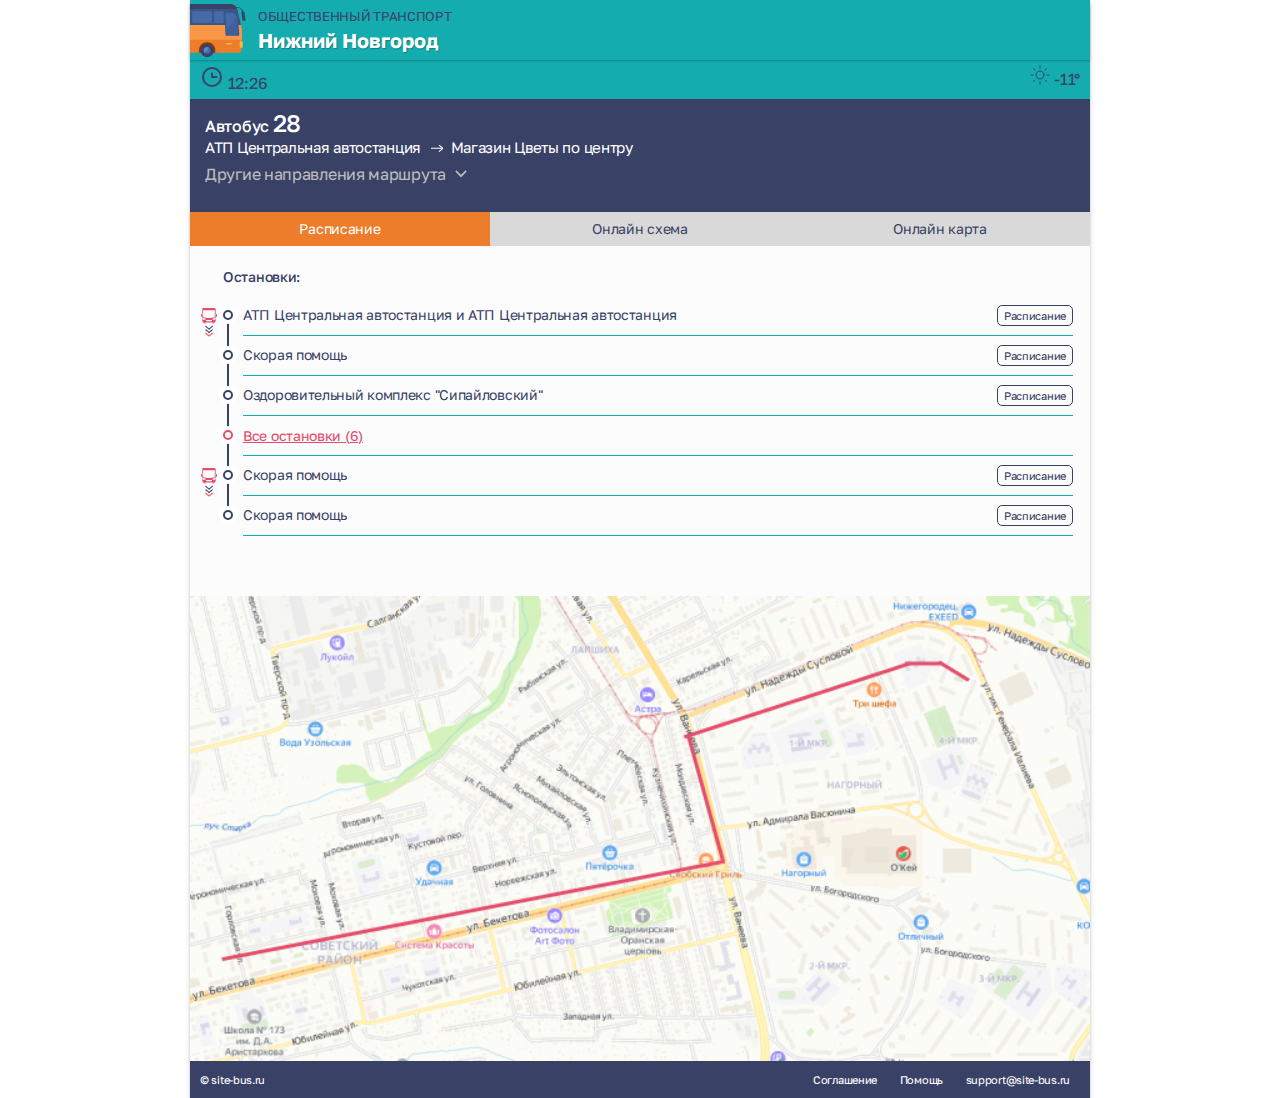
==== commit 9f3244d3: "added hidden" ====
--- a/route.html
+++ b/route.html
@@ -8,7 +8,7 @@
 	<meta name="theme-color" content="#14ACAF">
 	<!-- <link type="image/png" rel="shortcut icon" href="./favicon.png"> -->
 
-	<link rel="stylesheet" href="./fonts/stylesheet.css">
+	<link href="https://fonts.googleapis.com/css2?family=Golos+Text:wght@400..900&display=swap" rel="stylesheet">
 	<link rel="stylesheet" href="./css/style.css">
 
 </head>
@@ -73,7 +73,36 @@
 					<button class="btn" data-modal="route">Расписание</button>
 				</li>
 				<li class="stops-item --pink">
-					<a href="#" class="stops__link">Все остановки (21)</a>
+					<button class="stops__show">Все остановки (6)</button>
+				</li>
+				<li class="stops-item --hidden">
+					<span class="bus__anim"></span>
+					<span class="stops__text">Скорая помощь</span>
+					<button class="btn" data-modal="route">Расписание</button>
+				</li>
+				<li class="stops-item --hidden">
+					<span class="stops__text">Скорая помощь</span>
+					<button class="btn" data-modal="route">Расписание</button>
+				</li>
+				<li class="stops-item --hidden">
+					<span class="stops__text">Скорая помощь</span>
+					<button class="btn" data-modal="route">Расписание</button>
+				</li>
+				<li class="stops-item --hidden">
+					<span class="stops__text">Скорая помощь</span>
+					<button class="btn" data-modal="route">Расписание</button>
+				</li>
+				<li class="stops-item --hidden">
+					<span class="stops__text">Скорая помощь</span>
+					<button class="btn" data-modal="route">Расписание</button>
+				</li>
+				<li class="stops-item --hidden">
+					<span class="stops__text">Скорая помощь</span>
+					<button class="btn" data-modal="route">Расписание</button>
+				</li>
+				<li class="stops-item --hidden">
+					<span class="stops__text">Скорая помощь</span>
+					<button class="btn" data-modal="route">Расписание</button>
 				</li>
 				<li class="stops-item">
 					<span class="bus__anim"></span>
--- a/css/style.css
+++ b/css/style.css
@@ -1 +1 @@
-html{font-family:sans-serif;-ms-text-size-adjust:100%;-webkit-text-size-adjust:100%}body{margin:0}article,aside,details,figcaption,figure,footer,header,hgroup,main,nav,section,summary{display:block}audio,canvas,progress,video{display:inline-block;vertical-align:baseline}audio:not([controls]){display:none;height:0}[hidden],template{display:none}a{background:rgba(0,0,0,0)}a:active,a:hover{outline:0}abbr[title]{border-bottom:1px dotted}b,strong{font-weight:bold}dfn{font-style:italic}h1{font-size:2em;margin:.67em 0}mark{background:#ff0;color:#000}small{font-size:80%}sub,sup{font-size:75%;line-height:0;position:relative;vertical-align:baseline}sup{top:-0.5em}sub{bottom:-0.25em}img{border:0}svg:not(:root){overflow:hidden}figure{margin:1em 40px}hr{-moz-box-sizing:content-box;-webkit-box-sizing:content-box;box-sizing:content-box;height:0}pre{overflow:auto}code,kbd,pre,samp{font-family:monospace,monospace;font-size:1em}button,input,optgroup,select,textarea{color:inherit;font:inherit;margin:0}button{overflow:visible}button,select{text-transform:none}button,html input[type=button],input[type=reset],input[type=submit]{-webkit-appearance:button;cursor:pointer}button[disabled],html input[disabled]{cursor:default}button::-moz-focus-inner,input::-moz-focus-inner{border:0;padding:0}input{line-height:normal}input[type=checkbox],input[type=radio]{-webkit-box-sizing:border-box;-moz-box-sizing:border-box;box-sizing:border-box;padding:0}input[type=number]::-webkit-inner-spin-button,input[type=number]::-webkit-outer-spin-button{height:auto}input[type=search]{-webkit-appearance:textfield;-moz-box-sizing:content-box;-webkit-box-sizing:content-box;box-sizing:content-box}input[type=search]::-webkit-search-cancel-button,input[type=search]::-webkit-search-decoration{-webkit-appearance:none}legend{border:0;padding:0}textarea{overflow:auto}optgroup{font-weight:bold}table{border-collapse:collapse;border-spacing:0}td,th{padding:0}*{padding:0;margin:0;-webkit-box-sizing:border-box;-moz-box-sizing:border-box;box-sizing:border-box;border:none;outline:none;letter-spacing:-0.3px}:root{--prime: #14ACAF;--pink: #E44E6D;--orange: #ED7D2B;--blue: #394166;--light-green: #00F845;--dark-green: #04B400;--red: #FF0000;--gray: #D9D9D9;--white: white;--black: black}body{color:var(--blue);font-family:"Rubik",sans-serif}body.is_active{overflow:hidden}.app{min-height:100vh;position:relative;z-index:1;max-width:900px;margin:0 auto;display:-webkit-box;display:-webkit-flex;display:-moz-box;display:-ms-flexbox;display:flex;-webkit-box-orient:vertical;-webkit-box-direction:normal;-webkit-flex-direction:column;-moz-box-orient:vertical;-moz-box-direction:normal;-ms-flex-direction:column;flex-direction:column;-webkit-box-shadow:0px 4px 4px 0px rgba(0,0,0,.2509803922);-moz-box-shadow:0px 4px 4px 0px rgba(0,0,0,.2509803922);box-shadow:0px 4px 4px 0px rgba(0,0,0,.2509803922);background-color:#fff}@media screen and (min-width: 650px){.app{background-color:#fcfcfc}}h1{margin:0}img{max-width:100%}a,button{color:var(--black);text-decoration:none;-webkit-transition:all ease .3s;-o-transition:all ease .3s;-moz-transition:all ease .3s;transition:all ease .3s;background-color:rgba(0,0,0,0)}a:active,button:active{-webkit-transform:scale(0.96);-moz-transform:scale(0.96);-ms-transform:scale(0.96);-o-transform:scale(0.96);transform:scale(0.96)}a:hover,button:hover{opacity:.8}.btn{display:inline-block;padding:3px 6px;border:1px solid var(--blue);-webkit-border-radius:5px;-moz-border-radius:5px;border-radius:5px;font-size:11px;color:var(--blue)}b,strong{font-weight:500}.dropdown{display:block;-webkit-transition:all ease .3s;-o-transition:all ease .3s;-moz-transition:all ease .3s;transition:all ease .3s;background-color:var(--blue);width:100%;position:relative;z-index:999}.dropdown__btn{color:#bbb;display:inline-block;text-align:left;padding:8px 21px 8px 15px;background-repeat:no-repeat;background-position:center right;-webkit-background-size:12px auto;-moz-background-size:12px auto;-o-background-size:12px auto;background-size:12px auto;background-image:url("../img/dropdown-open.svg");margin-bottom:20px}.dropdown-content{display:none;position:absolute;top:100%;left:0;width:100%;z-index:999;background-color:var(--gray)}.dropdown__item{color:var(--white);padding:12px 15px 12px 53px;display:block;width:100%;text-align:left;border-top:1px solid silver;background-repeat:no-repeat;background-position:center left 25px}.dropdown__item.is_active{background-image:url("../img/dropdown-check.svg")}.dropdown.is_active{background-color:var(--gray)}.dropdown.is_active .dropdown__btn,.dropdown.is_active .dropdown__item{color:var(--blue)}.tab{display:-webkit-box;display:-webkit-flex;display:-moz-box;display:-ms-flexbox;display:flex;-webkit-box-pack:center;-webkit-justify-content:center;-moz-box-pack:center;-ms-flex-pack:center;justify-content:center;-webkit-box-align:stretch;-webkit-align-items:stretch;-moz-box-align:stretch;-ms-flex-align:stretch;align-items:stretch;gap:10px;margin:16px 0 20px}.tab__btn{background-color:var(--blue);color:var(--white);text-align:center;padding-top:12px;width:36px;height:36px;display:inline-block;text-align:center;font-size:11px}.tab__btn.is_active{pointer-events:none;-webkit-box-shadow:0px 0px 4px 0px rgba(0,0,0,.2509803922) inset;-moz-box-shadow:0px 0px 4px 0px rgba(0,0,0,.2509803922) inset;box-shadow:0px 0px 4px 0px rgba(0,0,0,.2509803922) inset;background-color:var(--pink)}.table{width:100%;margin:0 0 20px}.table td,.table th{text-align:center;font-size:15px;color:var(--blue);font-weight:normal;padding:1px 3px 1px;padding:8px 4px}.table td.is_active,.table th.is_active{background-color:var(--pink);color:var(--white)}.table tr{border-bottom:1px solid rgba(71,79,119,.3019607843)}.table tr:first-of-type th{background-color:var(--blue);color:var(--white)}.table tr th{min-width:64px;background-color:#f3f3f3}.table tr:nth-of-type(even){background-color:#f0f0f0}.table tr:nth-of-type(even) th{background-color:#d9d9d9}.table__fade{color:#ccc !important}.table-description{padding:0 15px}.table-description__text{font-size:14px;font-weight:400;line-height:16.59px;margin:0 0 10px;position:relative;z-index:1;padding:2px 0 2px 32px}.table-description__td{width:28px;min-height:20px;text-align:center;display:inline-block;padding:2px 4px;background-color:#f0f0f0;position:absolute;left:0;top:0}.table-description__td.is_active{background-color:var(--pink);color:var(--white)}.table-description__td.--fade{color:#ccc}.red{color:var(--red) !important}.loader{display:inline-block;margin:0 10px;width:32px;height:8px;-webkit-mask:-webkit-gradient(linear, left top, right top, color-stop(70%, var(--blue)), color-stop(0, rgba(0, 0, 0, 0))) left/33.33% 100%;-webkit-mask:-webkit-linear-gradient(left, var(--blue) 70%, rgba(0, 0, 0, 0) 0) left/33.33% 100%;background:-webkit-gradient(linear, left top, left bottom, color-stop(0, var(--blue))) left 0% top 0/30% 100% no-repeat #d9d9d9;background:-webkit-linear-gradient(var(--blue) 0 0) left 0% top 0/30% 100% no-repeat #d9d9d9;background:-moz-linear-gradient(var(--blue) 0 0) left 0% top 0/30% 100% no-repeat #d9d9d9;background:-o-linear-gradient(var(--blue) 0 0) left 0% top 0/30% 100% no-repeat #d9d9d9;background:linear-gradient(var(--blue) 0 0) left 0% top 0/30% 100% no-repeat #d9d9d9;-webkit-animation:l7 .7s infinite steps(3);-moz-animation:l7 .7s infinite steps(3);-o-animation:l7 .7s infinite steps(3);animation:l7 .7s infinite steps(3)}.bus__anim{width:16px;height:29px;background-image:url("../img/bus_anim.svg"),url("../img/arrow.gif");background-repeat:no-repeat;background-position:top center,bottom center;-webkit-background-size:contain,auto 11px;-moz-background-size:contain,auto 11px;-o-background-size:contain,auto 11px;background-size:contain,auto 11px}@-webkit-keyframes l7{100%{background-position:right -30% top 0}}@-moz-keyframes l7{100%{background-position:right -30% top 0}}@-o-keyframes l7{100%{background-position:right -30% top 0}}@keyframes l7{100%{background-position:right -30% top 0}}.header{width:100%;margin:0;background-color:var(--prime)}.header-info{-webkit-box-pack:justify;-webkit-justify-content:space-between;-moz-box-pack:justify;-ms-flex-pack:justify;justify-content:space-between;padding:5px 10px 6px}.header-info__weather,.header-info__time{color:var(--blue);font-size:20px;line-height:100%}.header-info__weather img,.header-info__time img{width:20px;display:inline-block;vertical-align:top}.header-info__weather{font-size:16px;line-height:130%}.header-info,.navbar,.navbar-item,.logo{display:-webkit-box;display:-webkit-flex;display:-moz-box;display:-ms-flexbox;display:flex;-webkit-box-align:stretch;-webkit-align-items:stretch;-moz-box-align:stretch;-ms-flex-align:stretch;align-items:stretch}.logo{gap:12px;-webkit-box-align:center;-webkit-align-items:center;-moz-box-align:center;-ms-flex-align:center;align-items:center;-webkit-box-shadow:0px 1px 2px 0px rgba(0,0,0,.2509803922);-moz-box-shadow:0px 1px 2px 0px rgba(0,0,0,.2509803922);box-shadow:0px 1px 2px 0px rgba(0,0,0,.2509803922);-webkit-transform:none !important;-moz-transform:none !important;-ms-transform:none !important;-o-transform:none !important;transform:none !important}.logo-title{font-weight:normal;margin:0}.logo__heading{text-transform:uppercase;color:var(--blue);font-weight:400;font-size:13px;display:block;margin:0 0 4px}.logo__text{font-weight:700;letter-spacing:0;font-size:20px;color:var(--white);display:block;text-shadow:1px 1px 1px rgba(0,0,0,.2509803922)}.navbar{list-style:none;background-color:var(--blue)}.navbar-item{width:100%;text-align:center;-webkit-box-orient:vertical;-webkit-box-direction:normal;-webkit-flex-direction:column;-moz-box-orient:vertical;-moz-box-direction:normal;-ms-flex-direction:column;flex-direction:column;background-color:var(--blue);color:var(--white);padding-top:7px;border-right:1px solid rgba(0,0,0,.2)}.navbar-item img{width:21px;height:26px;-o-object-fit:contain;object-fit:contain;-o-object-position:center center;object-position:center center;display:block;margin:0 auto 2px}.navbar-item:hover,.navbar-item.is_active{opacity:1;background-color:#474f77;-webkit-box-shadow:0px 0px 4px 0px rgba(0,0,0,.2509803922) inset;-moz-box-shadow:0px 0px 4px 0px rgba(0,0,0,.2509803922) inset;box-shadow:0px 0px 4px 0px rgba(0,0,0,.2509803922) inset}.navbar__text{font-size:13px;margin:0 auto 5px;padding:0 2px}.navbar__online{background-color:var(--pink);display:block;width:100%;margin-top:auto;padding:3px;font-size:11px;line-height:14px}.nav{display:-webkit-box;display:-webkit-flex;display:-moz-box;display:-ms-flexbox;display:flex;-webkit-box-align:center;-webkit-align-items:center;-moz-box-align:center;-ms-flex-align:center;align-items:center;text-align:center;width:100%;background-color:var(--gray)}.nav__item{cursor:pointer;width:100%;font-size:14px;line-height:16.59px;font-weight:400;padding:9px 9px 8px}.nav__item.is_active{pointer-events:none;color:var(--white);background-color:var(--orange)}.nav__item a{display:block;color:inherit}.modal{display:none;position:fixed;top:0;left:0;width:100%;z-index:99999;padding-bottom:50px;background-color:var(--white);height:100vh;max-width:900px;overflow-y:scroll;-ms-overflow-style:none;scrollbar-width:none}.modal::-webkit-scrollbar{display:none;width:0;height:0}@media screen and (min-width: 650px){.modal{left:50%;-webkit-transform:translateX(-50%);-moz-transform:translateX(-50%);-ms-transform:translateX(-50%);-o-transform:translateX(-50%);transform:translateX(-50%)}}.modal-online,.modal-update{padding:10px 15px;background-color:var(--dark-green);text-align:center;color:var(--white);font-size:14px;line-height:15px}.modal-online b,.modal-online strong,.modal-update b,.modal-update strong{font-weight:500}.modal-update{background-color:var(--pink)}.modal__back{position:absolute;left:0;height:68px;width:42px;text-align:center;z-index:1}.modal__num{font-size:32px;margin-right:8px;font-weight:700}.modal-header{padding:14px 10px 15px 42px;background-color:var(--blue);color:var(--white);display:-webkit-box;display:-webkit-flex;display:-moz-box;display:-ms-flexbox;display:flex;-webkit-box-align:center;-webkit-align-items:center;-moz-box-align:center;-ms-flex-align:center;align-items:center;padding-left:42px}.modal__heading{display:block;margin:0;font-size:16px;line-height:17px}.modal__addres{font-size:14px;line-height:14px;display:block;margin:8px 0 0;color:#f99746}.modal-map{display:block;width:100%;height:100%;-o-object-fit:cover;object-fit:cover}.listing{display:-webkit-box;display:-webkit-flex;display:-moz-box;display:-ms-flexbox;display:flex;-webkit-flex-wrap:wrap;-ms-flex-wrap:wrap;flex-wrap:wrap}.listing-item{padding:7px 4px;display:-webkit-box;display:-webkit-flex;display:-moz-box;display:-ms-flexbox;display:flex;-webkit-box-pack:center;-webkit-justify-content:center;-moz-box-pack:center;-ms-flex-pack:center;justify-content:center;-webkit-box-align:center;-webkit-align-items:center;-moz-box-align:center;-ms-flex-align:center;align-items:center;-webkit-box-orient:vertical;-webkit-box-direction:normal;-webkit-flex-direction:column;-moz-box-orient:vertical;-moz-box-direction:normal;-ms-flex-direction:column;flex-direction:column;position:relative;z-index:1;text-align:center;color:#fff;width:25%;min-height:90px;background-color:var(--prime);-webkit-box-shadow:1px 1px 0px 0px rgba(255,255,255,.2509803922) inset,-1px -1px 0px 0px rgba(0,0,0,.2509803922) inset;-moz-box-shadow:1px 1px 0px 0px rgba(255,255,255,.2509803922) inset,-1px -1px 0px 0px rgba(0,0,0,.2509803922) inset;box-shadow:1px 1px 0px 0px rgba(255,255,255,.2509803922) inset,-1px -1px 0px 0px rgba(0,0,0,.2509803922) inset}.listing-item:hover{z-index:111;opacity:1;-webkit-box-shadow:0px 0px 5px 0px rgba(0,0,0,.3019607843) inset,-1px -1px 0px 0px rgba(0,0,0,.2509803922) inset;-moz-box-shadow:0px 0px 5px 0px rgba(0,0,0,.3019607843) inset,-1px -1px 0px 0px rgba(0,0,0,.2509803922) inset;box-shadow:0px 0px 5px 0px rgba(0,0,0,.3019607843) inset,-1px -1px 0px 0px rgba(0,0,0,.2509803922) inset}.listing__num{font-size:32px;line-height:32px;margin:auto 0;text-shadow:1px 1px 1px rgba(0,0,0,.2509803922)}.listing__text{margin:auto 0;font-size:12px;font-weight:400;line-height:14.22px;letter-spacing:-0.4px}.listing__online{color:#373737;background-color:var(--light-green);-webkit-border-radius:50%;-moz-border-radius:50%;border-radius:50%;width:17px;line-height:17px;height:17px;font-size:12px}@media screen and (max-width: 359px){.listing-item{width:33.33%}}@media screen and (min-width: 520px){.listing-item{width:20%}}@media screen and (min-width: 680px){.listing-item{width:12.5%}}.title{width:100%;background-color:var(--blue);color:var(--white);padding:15px 15px 0;font-weight:normal;line-height:0}.title__heading{font-weight:500;display:block;font-size:16px;line-height:18.96px;margin:0 0 2px}.title__heading b,.title__heading strong{font-size:24px}.title__address{display:inline;font-weight:normal;font-size:15px;line-height:120%}.title__address::after{content:"";width:12px;height:7px;margin:0 0 0 10px;vertical-align:middle;display:inline-block;background-image:url("../img/title-arrow.svg");background-repeat:no-repeat;background-position:center center}.title__address:last-of-type::after{display:none}.stops{padding-left:20px}.stops__heading{margin-bottom:11px;font-weight:500;font-size:14px}.stops-section{padding:22px 17px 0 33px;margin-bottom:60px}.stops-item{min-height:40px;-webkit-box-pack:justify;-webkit-justify-content:space-between;-moz-box-pack:justify;-ms-flex-pack:justify;justify-content:space-between;border-bottom:1px solid var(--prime);padding:4px 0;position:relative;z-index:1}.stops-item::before{content:"";display:inline-block;width:10px;height:10px;-webkit-box-sizing:border-box;-moz-box-sizing:border-box;box-sizing:border-box;border:2px solid var(--blue);background-color:#fff;-webkit-border-radius:50%;-moz-border-radius:50%;border-radius:50%;position:absolute;left:-20px;top:50%;-webkit-transform:translateY(-50%);-moz-transform:translateY(-50%);-ms-transform:translateY(-50%);-o-transform:translateY(-50%);transform:translateY(-50%);-webkit-box-shadow:0 0 0 4px var(--white);-moz-box-shadow:0 0 0 4px var(--white);box-shadow:0 0 0 4px var(--white)}.stops-item::after{content:"";display:block;width:2px;height:100%;background-color:var(--blue);position:absolute;top:45%;left:-16px;z-index:-11}.stops-item.--pink{color:var(--pink)}.stops-item.--pink::before{border-color:var(--pink)}.stops__link{font-size:14px;text-decoration:underline;color:var(--pink)}.stops .bus__anim{width:16px;position:absolute;left:-42px;top:50%;-webkit-transform:translateY(-25%);-moz-transform:translateY(-25%);-ms-transform:translateY(-25%);-o-transform:translateY(-25%);transform:translateY(-25%)}.scheme-list-bus,.scheme-list-item,.stops-bus,.stops-item{min-height:40px;display:-webkit-box;display:-webkit-flex;display:-moz-box;display:-ms-flexbox;display:flex;-webkit-box-align:center;-webkit-align-items:center;-moz-box-align:center;-ms-flex-align:center;align-items:center;padding:4px 0;position:relative;z-index:1}.scheme-list-bus::before,.scheme-list-item::before,.stops-bus::before,.stops-item::before{content:"";display:inline-block;width:10px;height:10px;-webkit-box-sizing:border-box;-moz-box-sizing:border-box;box-sizing:border-box;border:2px solid var(--blue);background-color:#fff;-webkit-border-radius:50%;-moz-border-radius:50%;border-radius:50%;position:absolute;left:-20px;top:50%;-webkit-transform:translateY(-50%);-moz-transform:translateY(-50%);-ms-transform:translateY(-50%);-o-transform:translateY(-50%);transform:translateY(-50%);-webkit-box-shadow:0 0 0 4px var(--white);-moz-box-shadow:0 0 0 4px var(--white);box-shadow:0 0 0 4px var(--white)}.scheme-list-bus::after,.scheme-list-item::after,.stops-bus::after,.stops-item::after{content:"";display:block;width:2px;height:100%;background-color:var(--blue);position:absolute;top:45%;left:-16px;z-index:-11}.scheme-list-bus:last-of-type::after,.scheme-list-item:last-of-type::after,.stops-bus:last-of-type::after,.stops-item:last-of-type::after{display:none}.scheme-list__text,.stops__text{font-size:14px;font-weight:400;line-height:16px}.scheme-section{padding:20px;display:-webkit-box;display:-webkit-flex;display:-moz-box;display:-ms-flexbox;display:flex;-webkit-flex-wrap:wrap;-ms-flex-wrap:wrap;flex-wrap:wrap;-webkit-box-pack:justify;-webkit-justify-content:space-between;-moz-box-pack:justify;-ms-flex-pack:justify;justify-content:space-between;gap:38px 20px}.scheme-list{width:38%;max-width:166px;padding-left:20px}.scheme-list:nth-child(even){margin:0 auto}.scheme-list-item{min-height:30px}.scheme-list__text{font-size:10px;line-height:11.85px}.scheme-list .bus__anim{position:absolute;left:-23px;height:32px;background-color:#fff;z-index:1111;background-position:top 2px center,bottom 2px center}.scheme-list-bus{min-height:20px}.scheme-list__mark{font-size:8px;padding:2px 8px;background-color:var(--blue);color:var(--white)}.footer{margin-top:auto;background-color:var(--blue);color:var(--white);display:-webkit-box;display:-webkit-flex;display:-moz-box;display:-ms-flexbox;display:flex;-webkit-box-align:center;-webkit-align-items:center;-moz-box-align:center;-ms-flex-align:center;align-items:center;-webkit-box-pack:center;-webkit-justify-content:center;-moz-box-pack:center;-ms-flex-pack:center;justify-content:center;font-size:11px;padding:0 10px}.footer-text{margin-right:auto}.footer a{color:var(--white);display:inline-block;font-size:11px;padding:12px 10px}/*# sourceMappingURL=style.css.map */+html{font-family:sans-serif;-ms-text-size-adjust:100%;-webkit-text-size-adjust:100%}body{margin:0}article,aside,details,figcaption,figure,footer,header,hgroup,main,nav,section,summary{display:block}audio,canvas,progress,video{display:inline-block;vertical-align:baseline}audio:not([controls]){display:none;height:0}[hidden],template{display:none}a{background:rgba(0,0,0,0)}a:active,a:hover{outline:0}abbr[title]{border-bottom:1px dotted}b,strong{font-weight:bold}dfn{font-style:italic}h1{font-size:2em;margin:.67em 0}mark{background:#ff0;color:#000}small{font-size:80%}sub,sup{font-size:75%;line-height:0;position:relative;vertical-align:baseline}sup{top:-0.5em}sub{bottom:-0.25em}img{border:0}svg:not(:root){overflow:hidden}figure{margin:1em 40px}hr{-moz-box-sizing:content-box;-webkit-box-sizing:content-box;box-sizing:content-box;height:0}pre{overflow:auto}code,kbd,pre,samp{font-family:monospace,monospace;font-size:1em}button,input,optgroup,select,textarea{color:inherit;font:inherit;margin:0}button{overflow:visible}button,select{text-transform:none}button,html input[type=button],input[type=reset],input[type=submit]{-webkit-appearance:button;cursor:pointer}button[disabled],html input[disabled]{cursor:default}button::-moz-focus-inner,input::-moz-focus-inner{border:0;padding:0}input{line-height:normal}input[type=checkbox],input[type=radio]{-webkit-box-sizing:border-box;-moz-box-sizing:border-box;box-sizing:border-box;padding:0}input[type=number]::-webkit-inner-spin-button,input[type=number]::-webkit-outer-spin-button{height:auto}input[type=search]{-webkit-appearance:textfield;-moz-box-sizing:content-box;-webkit-box-sizing:content-box;box-sizing:content-box}input[type=search]::-webkit-search-cancel-button,input[type=search]::-webkit-search-decoration{-webkit-appearance:none}legend{border:0;padding:0}textarea{overflow:auto}optgroup{font-weight:bold}table{border-collapse:collapse;border-spacing:0}td,th{padding:0}*{padding:0;margin:0;-webkit-box-sizing:border-box;-moz-box-sizing:border-box;box-sizing:border-box;border:none;outline:none;letter-spacing:-0.3px}:root{--prime: #14ACAF;--pink: #E44E6D;--orange: #ED7D2B;--blue: #394166;--light-green: #00F845;--dark-green: #04B400;--red: #FF0000;--gray: #D9D9D9;--white: white;--black: black}body{color:var(--blue);font-family:"Golos Text",sans-serif;font-optical-sizing:auto;font-weight:428;letter-spacing:-0.2px;font-style:normal}body.is_active{overflow:hidden}.app{min-height:100vh;position:relative;z-index:1;max-width:900px;margin:0 auto;display:-webkit-box;display:-webkit-flex;display:-moz-box;display:-ms-flexbox;display:flex;-webkit-box-orient:vertical;-webkit-box-direction:normal;-webkit-flex-direction:column;-moz-box-orient:vertical;-moz-box-direction:normal;-ms-flex-direction:column;flex-direction:column;-webkit-box-shadow:0px 4px 4px 0px rgba(0,0,0,.2509803922);-moz-box-shadow:0px 4px 4px 0px rgba(0,0,0,.2509803922);box-shadow:0px 4px 4px 0px rgba(0,0,0,.2509803922);background-color:#fff}@media screen and (min-width: 650px){.app{background-color:#fcfcfc}}h1{margin:0}img{max-width:100%}a,button{color:var(--black);text-decoration:none;-webkit-transition:all ease .3s;-o-transition:all ease .3s;-moz-transition:all ease .3s;transition:all ease .3s;background-color:rgba(0,0,0,0)}a:active,button:active{-webkit-transform:scale(0.96);-moz-transform:scale(0.96);-ms-transform:scale(0.96);-o-transform:scale(0.96);transform:scale(0.96)}a:hover,button:hover{opacity:.8}.btn{display:inline-block;padding:3px 6px;border:1px solid var(--blue);-webkit-border-radius:5px;-moz-border-radius:5px;border-radius:5px;font-size:11px;color:var(--blue)}b,strong{font-weight:500}.dropdown{display:block;-webkit-transition:all ease .3s;-o-transition:all ease .3s;-moz-transition:all ease .3s;transition:all ease .3s;background-color:var(--blue);width:100%;position:relative;z-index:999}.dropdown__btn{color:#bbb;display:inline-block;text-align:left;padding:8px 21px 8px 15px;background-repeat:no-repeat;background-position:center right;-webkit-background-size:12px auto;-moz-background-size:12px auto;-o-background-size:12px auto;background-size:12px auto;background-image:url("../img/dropdown-open.svg");margin-bottom:20px}.dropdown-content{display:none;position:absolute;top:100%;left:0;width:100%;z-index:999;background-color:var(--gray)}.dropdown__item{color:var(--white);padding:12px 15px 12px 53px;display:block;width:100%;text-align:left;border-top:1px solid silver;background-repeat:no-repeat;background-position:center left 25px}.dropdown__item.is_active{background-image:url("../img/dropdown-check.svg")}.dropdown.is_active{background-color:var(--gray)}.dropdown.is_active .dropdown__btn,.dropdown.is_active .dropdown__item{color:var(--blue)}.tab{display:-webkit-box;display:-webkit-flex;display:-moz-box;display:-ms-flexbox;display:flex;-webkit-box-pack:center;-webkit-justify-content:center;-moz-box-pack:center;-ms-flex-pack:center;justify-content:center;-webkit-box-align:stretch;-webkit-align-items:stretch;-moz-box-align:stretch;-ms-flex-align:stretch;align-items:stretch;gap:10px;margin:16px 0 20px}.tab__btn{background-color:var(--blue);color:var(--white);text-align:center;padding-top:12px;width:36px;height:36px;display:inline-block;text-align:center;font-size:11px}.tab__btn.is_active{pointer-events:none;-webkit-box-shadow:0px 0px 4px 0px rgba(0,0,0,.2509803922) inset;-moz-box-shadow:0px 0px 4px 0px rgba(0,0,0,.2509803922) inset;box-shadow:0px 0px 4px 0px rgba(0,0,0,.2509803922) inset;background-color:var(--pink)}.table{width:100%;margin:0 0 20px}.table td,.table th{text-align:center;font-size:15px;color:var(--blue);font-weight:normal;padding:1px 3px 1px;padding:8px 4px}.table td.is_active,.table th.is_active{background-color:var(--pink);color:var(--white)}.table tr{border-bottom:1px solid rgba(71,79,119,.3019607843)}.table tr:first-of-type th{background-color:var(--blue);color:var(--white)}.table tr th{min-width:64px;background-color:#f3f3f3}.table tr:nth-of-type(even){background-color:#f0f0f0}.table tr:nth-of-type(even) th{background-color:#d9d9d9}.table__fade{color:#ccc !important}.table-description{padding:0 15px}.table-description__text{font-size:14px;font-weight:400;line-height:16.59px;margin:0 0 10px;position:relative;z-index:1;padding:2px 0 2px 32px}.table-description__td{width:28px;min-height:20px;text-align:center;display:inline-block;padding:2px 4px;background-color:#f0f0f0;position:absolute;left:0;top:0}.table-description__td.is_active{background-color:var(--pink);color:var(--white)}.table-description__td.--fade{color:#ccc}.red{color:var(--red) !important}.loader{display:inline-block;margin:0 10px;width:32px;height:8px;-webkit-mask:-webkit-gradient(linear, left top, right top, color-stop(70%, var(--blue)), color-stop(0, rgba(0, 0, 0, 0))) left/33.33% 100%;-webkit-mask:-webkit-linear-gradient(left, var(--blue) 70%, rgba(0, 0, 0, 0) 0) left/33.33% 100%;background:-webkit-gradient(linear, left top, left bottom, color-stop(0, var(--blue))) left 0% top 0/30% 100% no-repeat #d9d9d9;background:-webkit-linear-gradient(var(--blue) 0 0) left 0% top 0/30% 100% no-repeat #d9d9d9;background:-moz-linear-gradient(var(--blue) 0 0) left 0% top 0/30% 100% no-repeat #d9d9d9;background:-o-linear-gradient(var(--blue) 0 0) left 0% top 0/30% 100% no-repeat #d9d9d9;background:linear-gradient(var(--blue) 0 0) left 0% top 0/30% 100% no-repeat #d9d9d9;-webkit-animation:l7 .7s infinite steps(3);-moz-animation:l7 .7s infinite steps(3);-o-animation:l7 .7s infinite steps(3);animation:l7 .7s infinite steps(3)}.bus__anim{width:16px;height:29px;background-image:url("../img/bus_anim.svg"),url("../img/arrow.gif");background-repeat:no-repeat;background-position:top center,bottom center;-webkit-background-size:contain,auto 11px;-moz-background-size:contain,auto 11px;-o-background-size:contain,auto 11px;background-size:contain,auto 11px}@-webkit-keyframes l7{100%{background-position:right -30% top 0}}@-moz-keyframes l7{100%{background-position:right -30% top 0}}@-o-keyframes l7{100%{background-position:right -30% top 0}}@keyframes l7{100%{background-position:right -30% top 0}}.header{width:100%;margin:0;background-color:var(--prime)}.header-info{-webkit-box-pack:justify;-webkit-justify-content:space-between;-moz-box-pack:justify;-ms-flex-pack:justify;justify-content:space-between;padding:5px 10px 6px}.header-info__weather,.header-info__time{color:var(--blue);font-size:20px;line-height:100%}.header-info__weather img,.header-info__time img{width:20px;display:inline-block;vertical-align:top}.header-info__weather{font-size:16px;line-height:130%}.header-info,.navbar,.navbar-item,.logo{display:-webkit-box;display:-webkit-flex;display:-moz-box;display:-ms-flexbox;display:flex;-webkit-box-align:stretch;-webkit-align-items:stretch;-moz-box-align:stretch;-ms-flex-align:stretch;align-items:stretch}.logo{gap:12px;-webkit-box-align:center;-webkit-align-items:center;-moz-box-align:center;-ms-flex-align:center;align-items:center;-webkit-box-shadow:0px 1px 2px 0px rgba(0,0,0,.2509803922);-moz-box-shadow:0px 1px 2px 0px rgba(0,0,0,.2509803922);box-shadow:0px 1px 2px 0px rgba(0,0,0,.2509803922);-webkit-transform:none !important;-moz-transform:none !important;-ms-transform:none !important;-o-transform:none !important;transform:none !important}.logo-title{font-weight:normal;margin:0}.logo__heading{text-transform:uppercase;color:var(--blue);font-weight:400;font-size:13px;display:block;margin:0 0 4px}.logo__text{font-weight:700;letter-spacing:0;font-size:20px;color:var(--white);display:block;text-shadow:1px 1px 1px rgba(0,0,0,.2509803922)}.navbar{list-style:none;background-color:var(--blue)}.navbar-item{width:100%;text-align:center;-webkit-box-orient:vertical;-webkit-box-direction:normal;-webkit-flex-direction:column;-moz-box-orient:vertical;-moz-box-direction:normal;-ms-flex-direction:column;flex-direction:column;background-color:var(--blue);color:var(--white);padding-top:7px;border-right:1px solid rgba(0,0,0,.2)}.navbar-item img{width:21px;height:26px;-o-object-fit:contain;object-fit:contain;-o-object-position:center center;object-position:center center;display:block;margin:0 auto 2px}.navbar-item:hover,.navbar-item.is_active{opacity:1;background-color:#474f77;-webkit-box-shadow:0px 0px 4px 0px rgba(0,0,0,.2509803922) inset;-moz-box-shadow:0px 0px 4px 0px rgba(0,0,0,.2509803922) inset;box-shadow:0px 0px 4px 0px rgba(0,0,0,.2509803922) inset}.navbar__text{font-size:13px;margin:0 auto 5px;padding:0 2px}.navbar__online{background-color:var(--pink);display:block;width:100%;margin-top:auto;padding:3px;font-size:11px;line-height:14px}.nav{display:-webkit-box;display:-webkit-flex;display:-moz-box;display:-ms-flexbox;display:flex;-webkit-box-align:center;-webkit-align-items:center;-moz-box-align:center;-ms-flex-align:center;align-items:center;text-align:center;width:100%;background-color:var(--gray)}.nav__item{cursor:pointer;width:100%;font-size:14px;line-height:16.59px;font-weight:400;padding:9px 9px 8px}.nav__item.is_active{pointer-events:none;color:var(--white);background-color:var(--orange)}.nav__item a{display:block;color:inherit}.modal{display:none;position:fixed;top:0;left:0;width:100%;z-index:99999;padding-bottom:50px;background-color:var(--white);height:100vh;max-width:900px;overflow-y:scroll;-ms-overflow-style:none;scrollbar-width:none}.modal::-webkit-scrollbar{display:none;width:0;height:0}@media screen and (min-width: 650px){.modal{left:50%;-webkit-transform:translateX(-50%);-moz-transform:translateX(-50%);-ms-transform:translateX(-50%);-o-transform:translateX(-50%);transform:translateX(-50%)}}.modal-online,.modal-update{padding:10px 15px;background-color:var(--dark-green);text-align:center;color:var(--white);font-size:14px;line-height:15px}.modal-online b,.modal-online strong,.modal-update b,.modal-update strong{font-weight:500}.modal-update{background-color:var(--pink)}.modal__back{position:absolute;left:0;height:68px;width:42px;text-align:center;z-index:1}.modal__num{font-size:32px;margin-right:8px;font-weight:700}.modal-header{padding:14px 10px 15px 42px;background-color:var(--blue);color:var(--white);display:-webkit-box;display:-webkit-flex;display:-moz-box;display:-ms-flexbox;display:flex;-webkit-box-align:center;-webkit-align-items:center;-moz-box-align:center;-ms-flex-align:center;align-items:center;padding-left:42px}.modal__heading{display:block;margin:0;font-size:16px;line-height:17px}.modal__addres{font-size:14px;line-height:14px;display:block;margin:8px 0 0;color:#f99746}.modal-map{display:block;width:100%;height:100%;-o-object-fit:cover;object-fit:cover}.listing{display:-webkit-box;display:-webkit-flex;display:-moz-box;display:-ms-flexbox;display:flex;-webkit-flex-wrap:wrap;-ms-flex-wrap:wrap;flex-wrap:wrap}.listing-item{padding:7px 4px;display:-webkit-box;display:-webkit-flex;display:-moz-box;display:-ms-flexbox;display:flex;-webkit-box-pack:center;-webkit-justify-content:center;-moz-box-pack:center;-ms-flex-pack:center;justify-content:center;-webkit-box-align:center;-webkit-align-items:center;-moz-box-align:center;-ms-flex-align:center;align-items:center;-webkit-box-orient:vertical;-webkit-box-direction:normal;-webkit-flex-direction:column;-moz-box-orient:vertical;-moz-box-direction:normal;-ms-flex-direction:column;flex-direction:column;position:relative;z-index:1;text-align:center;color:#fff;width:25%;min-height:90px;background-color:var(--prime);-webkit-box-shadow:1px 1px 0px 0px rgba(255,255,255,.2509803922) inset,-1px -1px 0px 0px rgba(0,0,0,.2509803922) inset;-moz-box-shadow:1px 1px 0px 0px rgba(255,255,255,.2509803922) inset,-1px -1px 0px 0px rgba(0,0,0,.2509803922) inset;box-shadow:1px 1px 0px 0px rgba(255,255,255,.2509803922) inset,-1px -1px 0px 0px rgba(0,0,0,.2509803922) inset}.listing-item:hover{z-index:111;opacity:1;-webkit-box-shadow:0px 0px 5px 0px rgba(0,0,0,.3019607843) inset,-1px -1px 0px 0px rgba(0,0,0,.2509803922) inset;-moz-box-shadow:0px 0px 5px 0px rgba(0,0,0,.3019607843) inset,-1px -1px 0px 0px rgba(0,0,0,.2509803922) inset;box-shadow:0px 0px 5px 0px rgba(0,0,0,.3019607843) inset,-1px -1px 0px 0px rgba(0,0,0,.2509803922) inset}.listing__num{font-size:32px;line-height:32px;margin:auto 0;text-shadow:1px 1px 1px rgba(0,0,0,.2509803922)}.listing__text{margin:auto 0;font-size:12px;font-weight:400;line-height:14.22px;letter-spacing:-0.4px}.listing__online{color:#373737;background-color:var(--light-green);-webkit-border-radius:50%;-moz-border-radius:50%;border-radius:50%;width:17px;line-height:17px;height:17px;font-size:12px}@media screen and (max-width: 359px){.listing-item{width:33.33%}}@media screen and (min-width: 520px){.listing-item{width:20%}}@media screen and (min-width: 680px){.listing-item{width:12.5%}}.title{width:100%;background-color:var(--blue);color:var(--white);padding:15px 15px 0;font-weight:normal;line-height:0}.title__heading{font-weight:500;display:block;font-size:16px;line-height:18.96px;margin:0 0 2px}.title__heading b,.title__heading strong{font-size:24px}.title__address{display:inline;font-weight:normal;font-size:15px;line-height:120%}.title__address::after{content:"";width:12px;height:7px;margin:0 0 0 10px;vertical-align:middle;display:inline-block;background-image:url("../img/title-arrow.svg");background-repeat:no-repeat;background-position:center center}.title__address:last-of-type::after{display:none}.stops{padding-left:20px}.stops__heading{margin-bottom:11px;font-weight:500;font-size:14px}.stops-section{padding:22px 17px 0 33px;margin-bottom:60px}.stops-item{min-height:40px;-webkit-box-pack:justify;-webkit-justify-content:space-between;-moz-box-pack:justify;-ms-flex-pack:justify;justify-content:space-between;border-bottom:1px solid var(--prime);padding:4px 0;position:relative;z-index:1}.stops-item::before{content:"";display:inline-block;width:10px;height:10px;-webkit-box-sizing:border-box;-moz-box-sizing:border-box;box-sizing:border-box;border:2px solid var(--blue);background-color:#fff;-webkit-border-radius:50%;-moz-border-radius:50%;border-radius:50%;position:absolute;left:-20px;top:50%;-webkit-transform:translateY(-50%);-moz-transform:translateY(-50%);-ms-transform:translateY(-50%);-o-transform:translateY(-50%);transform:translateY(-50%);-webkit-box-shadow:0 0 0 4px var(--white);-moz-box-shadow:0 0 0 4px var(--white);box-shadow:0 0 0 4px var(--white)}.stops-item::after{content:"";display:block;width:2px;height:100%;background-color:var(--blue);position:absolute;top:45%;left:-16px;z-index:-11}.stops-item.--pink{color:var(--pink)}.stops-item.--pink::before{border-color:var(--pink)}.stops__show{font-size:14px;text-decoration:underline;color:var(--pink);padding:4px 4px 4px 0}.stops .bus__anim{width:16px;position:absolute;left:-42px;top:50%;-webkit-transform:translateY(-25%);-moz-transform:translateY(-25%);-ms-transform:translateY(-25%);-o-transform:translateY(-25%);transform:translateY(-25%)}.scheme-list-bus,.scheme-list-item,.stops-bus,.stops-item{min-height:40px;display:-webkit-box;display:-webkit-flex;display:-moz-box;display:-ms-flexbox;display:flex;-webkit-box-align:center;-webkit-align-items:center;-moz-box-align:center;-ms-flex-align:center;align-items:center;padding:4px 0;position:relative;z-index:1}.scheme-list-bus::before,.scheme-list-item::before,.stops-bus::before,.stops-item::before{content:"";display:inline-block;width:10px;height:10px;-webkit-box-sizing:border-box;-moz-box-sizing:border-box;box-sizing:border-box;border:2px solid var(--blue);background-color:#fff;-webkit-border-radius:50%;-moz-border-radius:50%;border-radius:50%;position:absolute;left:-20px;top:50%;-webkit-transform:translateY(-50%);-moz-transform:translateY(-50%);-ms-transform:translateY(-50%);-o-transform:translateY(-50%);transform:translateY(-50%);-webkit-box-shadow:0 0 0 4px var(--white);-moz-box-shadow:0 0 0 4px var(--white);box-shadow:0 0 0 4px var(--white)}.scheme-list-bus::after,.scheme-list-item::after,.stops-bus::after,.stops-item::after{content:"";display:block;width:2px;height:100%;background-color:var(--blue);position:absolute;top:45%;left:-16px;z-index:-11}.scheme-list-bus:last-of-type::after,.scheme-list-item:last-of-type::after,.stops-bus:last-of-type::after,.stops-item:last-of-type::after{display:none}.scheme-list-bus.--hidden,.scheme-list-item.--hidden,.stops-bus.--hidden,.stops-item.--hidden{display:none}.scheme-list__text,.stops__text{font-size:14px;font-weight:400;line-height:16px}.scheme-section{padding:20px;display:-webkit-box;display:-webkit-flex;display:-moz-box;display:-ms-flexbox;display:flex;-webkit-flex-wrap:wrap;-ms-flex-wrap:wrap;flex-wrap:wrap;-webkit-box-pack:justify;-webkit-justify-content:space-between;-moz-box-pack:justify;-ms-flex-pack:justify;justify-content:space-between;gap:38px 20px}.scheme-list{width:38%;max-width:166px;padding-left:20px}.scheme-list:nth-child(even){margin:0 auto}.scheme-list-item{min-height:30px}.scheme-list__text{font-size:10px;line-height:11.85px}.scheme-list .bus__anim{position:absolute;left:-23px;height:32px;background-color:#fff;z-index:1111;background-position:top 2px center,bottom 2px center}.scheme-list-bus{min-height:20px}.scheme-list__mark{font-size:8px;padding:2px 8px;background-color:var(--blue);color:var(--white)}.footer{margin-top:auto;background-color:var(--blue);color:var(--white);display:-webkit-box;display:-webkit-flex;display:-moz-box;display:-ms-flexbox;display:flex;-webkit-box-align:center;-webkit-align-items:center;-moz-box-align:center;-ms-flex-align:center;align-items:center;-webkit-box-pack:center;-webkit-justify-content:center;-moz-box-pack:center;-ms-flex-pack:center;justify-content:center;font-size:11px;padding:0 10px}.footer-text{margin-right:auto}.footer a{color:var(--white);display:inline-block;font-size:11px;padding:12px 10px}/*# sourceMappingURL=style.css.map */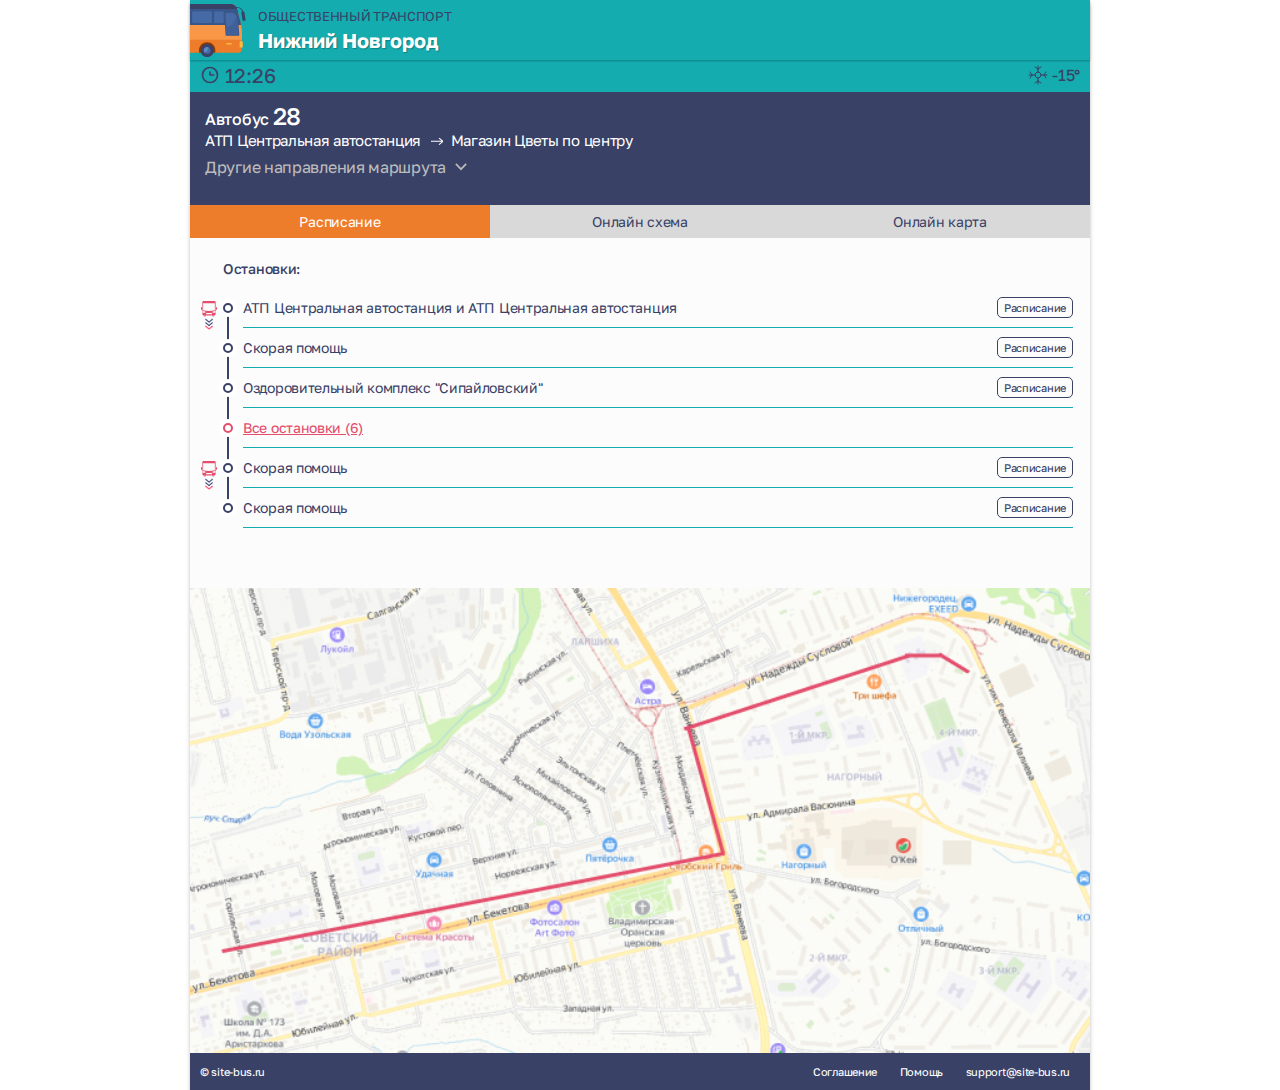
==== commit 2ef6917b: "header fix" ====
--- a/route.html
+++ b/route.html
@@ -24,13 +24,11 @@
 				</div>
 			</a>
 			<div class="header-info">
-				<span class="header-info__item">
-					<img src="img/time.svg" alt="time">
-					12:26
+				<span class="header-info__time">
+					<img src="img/time.svg" alt="time"> 12:26
 				</span>
-				<span class="header-info__item">
-					<img src="img/sun.svg" alt="sun">
-					-11°
+				<span class="header-info__weather">
+					<img src="img/snow.svg" alt="weather"> -15°
 				</span>
 			</div>
 			<h1 class="title">
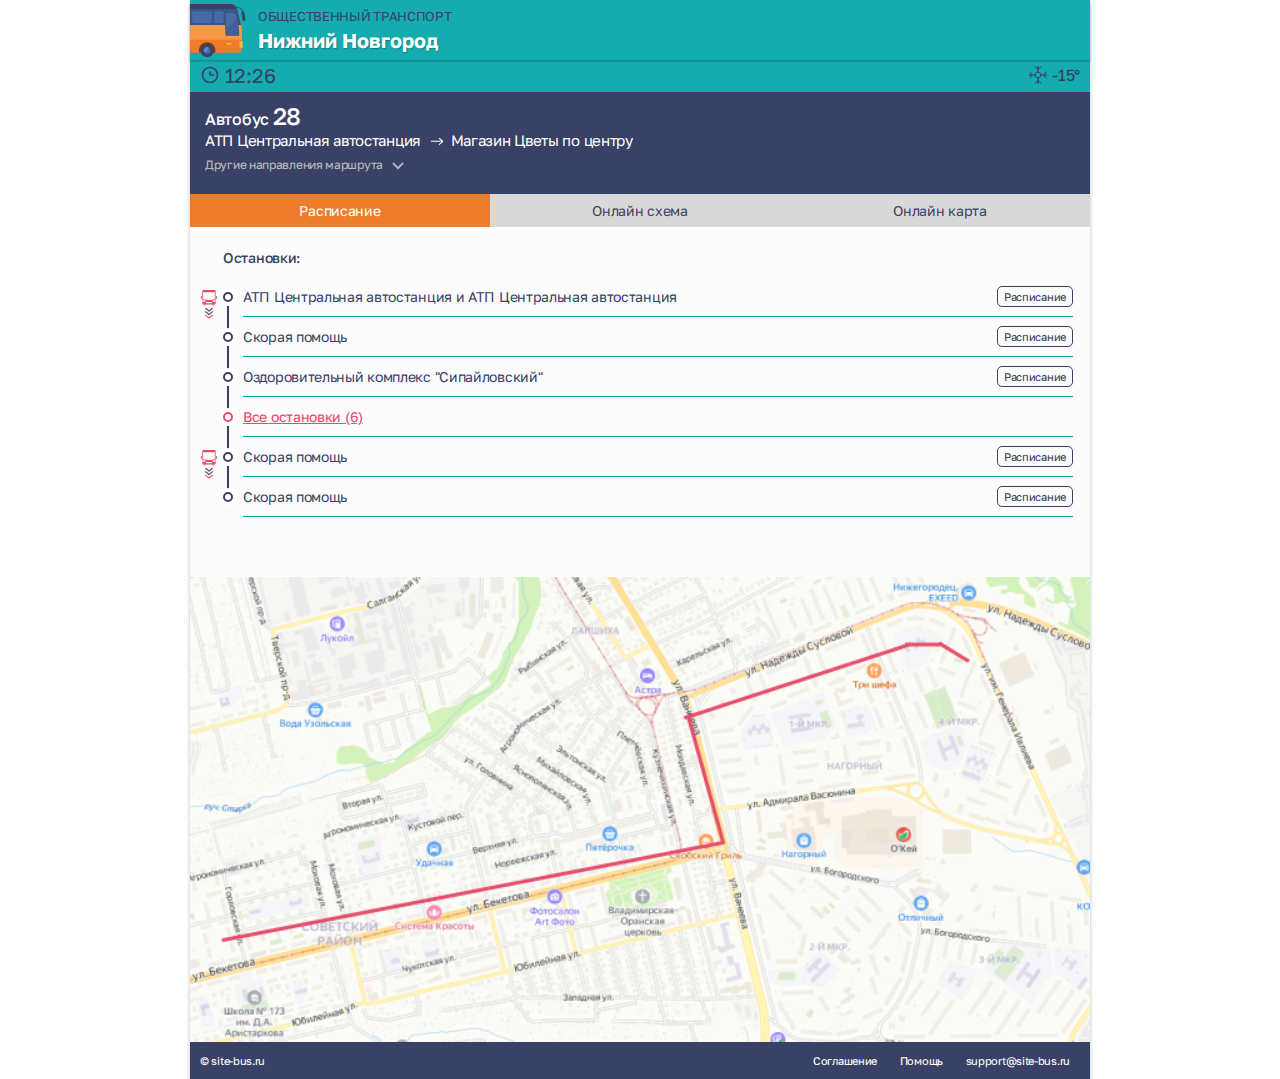
==== commit 3ca4a6aa: "Final comit" ====
--- a/route.html
+++ b/route.html
@@ -6,7 +6,6 @@
 	<meta name="viewport" content="width=device-width, initial-scale=1.0">
 	<title>Общественный транспорт</title>
 	<meta name="theme-color" content="#14ACAF">
-	<!-- <link type="image/png" rel="shortcut icon" href="./favicon.png"> -->
 
 	<link href="https://fonts.googleapis.com/css2?family=Golos+Text:wght@400..900&display=swap" rel="stylesheet">
 	<link rel="stylesheet" href="./css/style.css">
--- a/css/style.css
+++ b/css/style.css
@@ -1 +1 @@
-html{font-family:sans-serif;-ms-text-size-adjust:100%;-webkit-text-size-adjust:100%}body{margin:0}article,aside,details,figcaption,figure,footer,header,hgroup,main,nav,section,summary{display:block}audio,canvas,progress,video{display:inline-block;vertical-align:baseline}audio:not([controls]){display:none;height:0}[hidden],template{display:none}a{background:rgba(0,0,0,0)}a:active,a:hover{outline:0}abbr[title]{border-bottom:1px dotted}b,strong{font-weight:bold}dfn{font-style:italic}h1{font-size:2em;margin:.67em 0}mark{background:#ff0;color:#000}small{font-size:80%}sub,sup{font-size:75%;line-height:0;position:relative;vertical-align:baseline}sup{top:-0.5em}sub{bottom:-0.25em}img{border:0}svg:not(:root){overflow:hidden}figure{margin:1em 40px}hr{-moz-box-sizing:content-box;-webkit-box-sizing:content-box;box-sizing:content-box;height:0}pre{overflow:auto}code,kbd,pre,samp{font-family:monospace,monospace;font-size:1em}button,input,optgroup,select,textarea{color:inherit;font:inherit;margin:0}button{overflow:visible}button,select{text-transform:none}button,html input[type=button],input[type=reset],input[type=submit]{-webkit-appearance:button;cursor:pointer}button[disabled],html input[disabled]{cursor:default}button::-moz-focus-inner,input::-moz-focus-inner{border:0;padding:0}input{line-height:normal}input[type=checkbox],input[type=radio]{-webkit-box-sizing:border-box;-moz-box-sizing:border-box;box-sizing:border-box;padding:0}input[type=number]::-webkit-inner-spin-button,input[type=number]::-webkit-outer-spin-button{height:auto}input[type=search]{-webkit-appearance:textfield;-moz-box-sizing:content-box;-webkit-box-sizing:content-box;box-sizing:content-box}input[type=search]::-webkit-search-cancel-button,input[type=search]::-webkit-search-decoration{-webkit-appearance:none}legend{border:0;padding:0}textarea{overflow:auto}optgroup{font-weight:bold}table{border-collapse:collapse;border-spacing:0}td,th{padding:0}*{padding:0;margin:0;-webkit-box-sizing:border-box;-moz-box-sizing:border-box;box-sizing:border-box;border:none;outline:none;letter-spacing:-0.3px}:root{--prime: #14ACAF;--pink: #E44E6D;--orange: #ED7D2B;--blue: #394166;--light-green: #00F845;--dark-green: #04B400;--red: #FF0000;--gray: #D9D9D9;--white: white;--black: black}body{color:var(--blue);font-family:"Golos Text",sans-serif;font-optical-sizing:auto;font-weight:428;letter-spacing:-0.2px;font-style:normal}body.is_active{overflow:hidden}.app{min-height:100vh;position:relative;z-index:1;max-width:900px;margin:0 auto;display:-webkit-box;display:-webkit-flex;display:-moz-box;display:-ms-flexbox;display:flex;-webkit-box-orient:vertical;-webkit-box-direction:normal;-webkit-flex-direction:column;-moz-box-orient:vertical;-moz-box-direction:normal;-ms-flex-direction:column;flex-direction:column;-webkit-box-shadow:0px 4px 4px 0px rgba(0,0,0,.2509803922);-moz-box-shadow:0px 4px 4px 0px rgba(0,0,0,.2509803922);box-shadow:0px 4px 4px 0px rgba(0,0,0,.2509803922);background-color:#fff}@media screen and (min-width: 650px){.app{background-color:#fcfcfc}}h1{margin:0}img{max-width:100%}a,button{color:var(--black);text-decoration:none;-webkit-transition:all ease .3s;-o-transition:all ease .3s;-moz-transition:all ease .3s;transition:all ease .3s;background-color:rgba(0,0,0,0)}a:active,button:active{-webkit-transform:scale(0.96);-moz-transform:scale(0.96);-ms-transform:scale(0.96);-o-transform:scale(0.96);transform:scale(0.96)}a:hover,button:hover{opacity:.8}.btn{display:inline-block;padding:3px 6px;border:1px solid var(--blue);-webkit-border-radius:5px;-moz-border-radius:5px;border-radius:5px;font-size:11px;color:var(--blue)}b,strong{font-weight:500}.dropdown{display:block;-webkit-transition:all ease .3s;-o-transition:all ease .3s;-moz-transition:all ease .3s;transition:all ease .3s;background-color:var(--blue);width:100%;position:relative;z-index:999}.dropdown__btn{color:#bbb;display:inline-block;text-align:left;padding:8px 21px 8px 15px;background-repeat:no-repeat;background-position:center right;-webkit-background-size:12px auto;-moz-background-size:12px auto;-o-background-size:12px auto;background-size:12px auto;background-image:url("../img/dropdown-open.svg");margin-bottom:20px}.dropdown-content{display:none;position:absolute;top:100%;left:0;width:100%;z-index:999;background-color:var(--gray)}.dropdown__item{color:var(--white);padding:12px 15px 12px 53px;display:block;width:100%;text-align:left;border-top:1px solid silver;background-repeat:no-repeat;background-position:center left 25px}.dropdown__item.is_active{background-image:url("../img/dropdown-check.svg")}.dropdown.is_active{background-color:var(--gray)}.dropdown.is_active .dropdown__btn,.dropdown.is_active .dropdown__item{color:var(--blue)}.tab{display:-webkit-box;display:-webkit-flex;display:-moz-box;display:-ms-flexbox;display:flex;-webkit-box-pack:center;-webkit-justify-content:center;-moz-box-pack:center;-ms-flex-pack:center;justify-content:center;-webkit-box-align:stretch;-webkit-align-items:stretch;-moz-box-align:stretch;-ms-flex-align:stretch;align-items:stretch;gap:10px;margin:16px 0 20px}.tab__btn{background-color:var(--blue);color:var(--white);text-align:center;padding-top:12px;width:36px;height:36px;display:inline-block;text-align:center;font-size:11px}.tab__btn.is_active{pointer-events:none;-webkit-box-shadow:0px 0px 4px 0px rgba(0,0,0,.2509803922) inset;-moz-box-shadow:0px 0px 4px 0px rgba(0,0,0,.2509803922) inset;box-shadow:0px 0px 4px 0px rgba(0,0,0,.2509803922) inset;background-color:var(--pink)}.table{width:100%;margin:0 0 20px}.table td,.table th{text-align:center;font-size:15px;color:var(--blue);font-weight:normal;padding:1px 3px 1px;padding:8px 4px}.table td.is_active,.table th.is_active{background-color:var(--pink);color:var(--white)}.table tr{border-bottom:1px solid rgba(71,79,119,.3019607843)}.table tr:first-of-type th{background-color:var(--blue);color:var(--white)}.table tr th{min-width:64px;background-color:#f3f3f3}.table tr:nth-of-type(even){background-color:#f0f0f0}.table tr:nth-of-type(even) th{background-color:#d9d9d9}.table__fade{color:#ccc !important}.table-description{padding:0 15px}.table-description__text{font-size:14px;font-weight:400;line-height:16.59px;margin:0 0 10px;position:relative;z-index:1;padding:2px 0 2px 32px}.table-description__td{width:28px;min-height:20px;text-align:center;display:inline-block;padding:2px 4px;background-color:#f0f0f0;position:absolute;left:0;top:0}.table-description__td.is_active{background-color:var(--pink);color:var(--white)}.table-description__td.--fade{color:#ccc}.red{color:var(--red) !important}.loader{display:inline-block;margin:0 10px;width:32px;height:8px;-webkit-mask:-webkit-gradient(linear, left top, right top, color-stop(70%, var(--blue)), color-stop(0, rgba(0, 0, 0, 0))) left/33.33% 100%;-webkit-mask:-webkit-linear-gradient(left, var(--blue) 70%, rgba(0, 0, 0, 0) 0) left/33.33% 100%;background:-webkit-gradient(linear, left top, left bottom, color-stop(0, var(--blue))) left 0% top 0/30% 100% no-repeat #d9d9d9;background:-webkit-linear-gradient(var(--blue) 0 0) left 0% top 0/30% 100% no-repeat #d9d9d9;background:-moz-linear-gradient(var(--blue) 0 0) left 0% top 0/30% 100% no-repeat #d9d9d9;background:-o-linear-gradient(var(--blue) 0 0) left 0% top 0/30% 100% no-repeat #d9d9d9;background:linear-gradient(var(--blue) 0 0) left 0% top 0/30% 100% no-repeat #d9d9d9;-webkit-animation:l7 .7s infinite steps(3);-moz-animation:l7 .7s infinite steps(3);-o-animation:l7 .7s infinite steps(3);animation:l7 .7s infinite steps(3)}.bus__anim{width:16px;height:29px;background-image:url("../img/bus_anim.svg"),url("../img/arrow.gif");background-repeat:no-repeat;background-position:top center,bottom center;-webkit-background-size:contain,auto 11px;-moz-background-size:contain,auto 11px;-o-background-size:contain,auto 11px;background-size:contain,auto 11px}@-webkit-keyframes l7{100%{background-position:right -30% top 0}}@-moz-keyframes l7{100%{background-position:right -30% top 0}}@-o-keyframes l7{100%{background-position:right -30% top 0}}@keyframes l7{100%{background-position:right -30% top 0}}.header{width:100%;margin:0;background-color:var(--prime)}.header-info{-webkit-box-pack:justify;-webkit-justify-content:space-between;-moz-box-pack:justify;-ms-flex-pack:justify;justify-content:space-between;padding:5px 10px 6px}.header-info__weather,.header-info__time{color:var(--blue);font-size:20px;line-height:100%}.header-info__weather img,.header-info__time img{width:20px;display:inline-block;vertical-align:top}.header-info__weather{font-size:16px;line-height:130%}.header-info,.navbar,.navbar-item,.logo{display:-webkit-box;display:-webkit-flex;display:-moz-box;display:-ms-flexbox;display:flex;-webkit-box-align:stretch;-webkit-align-items:stretch;-moz-box-align:stretch;-ms-flex-align:stretch;align-items:stretch}.logo{gap:12px;-webkit-box-align:center;-webkit-align-items:center;-moz-box-align:center;-ms-flex-align:center;align-items:center;-webkit-box-shadow:0px 1px 2px 0px rgba(0,0,0,.2509803922);-moz-box-shadow:0px 1px 2px 0px rgba(0,0,0,.2509803922);box-shadow:0px 1px 2px 0px rgba(0,0,0,.2509803922);-webkit-transform:none !important;-moz-transform:none !important;-ms-transform:none !important;-o-transform:none !important;transform:none !important}.logo-title{font-weight:normal;margin:0}.logo__heading{text-transform:uppercase;color:var(--blue);font-weight:400;font-size:13px;display:block;margin:0 0 4px}.logo__text{font-weight:700;letter-spacing:0;font-size:20px;color:var(--white);display:block;text-shadow:1px 1px 1px rgba(0,0,0,.2509803922)}.navbar{list-style:none;background-color:var(--blue)}.navbar-item{width:100%;text-align:center;-webkit-box-orient:vertical;-webkit-box-direction:normal;-webkit-flex-direction:column;-moz-box-orient:vertical;-moz-box-direction:normal;-ms-flex-direction:column;flex-direction:column;background-color:var(--blue);color:var(--white);padding-top:7px;border-right:1px solid rgba(0,0,0,.2)}.navbar-item img{width:21px;height:26px;-o-object-fit:contain;object-fit:contain;-o-object-position:center center;object-position:center center;display:block;margin:0 auto 2px}.navbar-item:hover,.navbar-item.is_active{opacity:1;background-color:#474f77;-webkit-box-shadow:0px 0px 4px 0px rgba(0,0,0,.2509803922) inset;-moz-box-shadow:0px 0px 4px 0px rgba(0,0,0,.2509803922) inset;box-shadow:0px 0px 4px 0px rgba(0,0,0,.2509803922) inset}.navbar__text{font-size:13px;margin:0 auto 5px;padding:0 2px}.navbar__online{background-color:var(--pink);display:block;width:100%;margin-top:auto;padding:3px;font-size:11px;line-height:14px}.nav{display:-webkit-box;display:-webkit-flex;display:-moz-box;display:-ms-flexbox;display:flex;-webkit-box-align:center;-webkit-align-items:center;-moz-box-align:center;-ms-flex-align:center;align-items:center;text-align:center;width:100%;background-color:var(--gray)}.nav__item{cursor:pointer;width:100%;font-size:14px;line-height:16.59px;font-weight:400;padding:9px 9px 8px}.nav__item.is_active{pointer-events:none;color:var(--white);background-color:var(--orange)}.nav__item a{display:block;color:inherit}.modal{display:none;position:fixed;top:0;left:0;width:100%;z-index:99999;padding-bottom:50px;background-color:var(--white);height:100vh;max-width:900px;overflow-y:scroll;-ms-overflow-style:none;scrollbar-width:none}.modal::-webkit-scrollbar{display:none;width:0;height:0}@media screen and (min-width: 650px){.modal{left:50%;-webkit-transform:translateX(-50%);-moz-transform:translateX(-50%);-ms-transform:translateX(-50%);-o-transform:translateX(-50%);transform:translateX(-50%)}}.modal-online,.modal-update{padding:10px 15px;background-color:var(--dark-green);text-align:center;color:var(--white);font-size:14px;line-height:15px}.modal-online b,.modal-online strong,.modal-update b,.modal-update strong{font-weight:500}.modal-update{background-color:var(--pink)}.modal__back{position:absolute;left:0;height:68px;width:42px;text-align:center;z-index:1}.modal__num{font-size:32px;margin-right:8px;font-weight:700}.modal-header{padding:14px 10px 15px 42px;background-color:var(--blue);color:var(--white);display:-webkit-box;display:-webkit-flex;display:-moz-box;display:-ms-flexbox;display:flex;-webkit-box-align:center;-webkit-align-items:center;-moz-box-align:center;-ms-flex-align:center;align-items:center;padding-left:42px}.modal__heading{display:block;margin:0;font-size:16px;line-height:17px}.modal__addres{font-size:14px;line-height:14px;display:block;margin:8px 0 0;color:#f99746}.modal-map{display:block;width:100%;height:100%;-o-object-fit:cover;object-fit:cover}.listing{display:-webkit-box;display:-webkit-flex;display:-moz-box;display:-ms-flexbox;display:flex;-webkit-flex-wrap:wrap;-ms-flex-wrap:wrap;flex-wrap:wrap}.listing-item{padding:7px 4px;display:-webkit-box;display:-webkit-flex;display:-moz-box;display:-ms-flexbox;display:flex;-webkit-box-pack:center;-webkit-justify-content:center;-moz-box-pack:center;-ms-flex-pack:center;justify-content:center;-webkit-box-align:center;-webkit-align-items:center;-moz-box-align:center;-ms-flex-align:center;align-items:center;-webkit-box-orient:vertical;-webkit-box-direction:normal;-webkit-flex-direction:column;-moz-box-orient:vertical;-moz-box-direction:normal;-ms-flex-direction:column;flex-direction:column;position:relative;z-index:1;text-align:center;color:#fff;width:25%;min-height:90px;background-color:var(--prime);-webkit-box-shadow:1px 1px 0px 0px rgba(255,255,255,.2509803922) inset,-1px -1px 0px 0px rgba(0,0,0,.2509803922) inset;-moz-box-shadow:1px 1px 0px 0px rgba(255,255,255,.2509803922) inset,-1px -1px 0px 0px rgba(0,0,0,.2509803922) inset;box-shadow:1px 1px 0px 0px rgba(255,255,255,.2509803922) inset,-1px -1px 0px 0px rgba(0,0,0,.2509803922) inset}.listing-item:hover{z-index:111;opacity:1;-webkit-box-shadow:0px 0px 5px 0px rgba(0,0,0,.3019607843) inset,-1px -1px 0px 0px rgba(0,0,0,.2509803922) inset;-moz-box-shadow:0px 0px 5px 0px rgba(0,0,0,.3019607843) inset,-1px -1px 0px 0px rgba(0,0,0,.2509803922) inset;box-shadow:0px 0px 5px 0px rgba(0,0,0,.3019607843) inset,-1px -1px 0px 0px rgba(0,0,0,.2509803922) inset}.listing__num{font-size:32px;line-height:32px;margin:auto 0;text-shadow:1px 1px 1px rgba(0,0,0,.2509803922)}.listing__text{margin:auto 0;font-size:12px;font-weight:400;line-height:14.22px;letter-spacing:-0.4px}.listing__online{color:#373737;background-color:var(--light-green);-webkit-border-radius:50%;-moz-border-radius:50%;border-radius:50%;width:17px;line-height:17px;height:17px;font-size:12px}@media screen and (max-width: 359px){.listing-item{width:33.33%}}@media screen and (min-width: 520px){.listing-item{width:20%}}@media screen and (min-width: 680px){.listing-item{width:12.5%}}.title{width:100%;background-color:var(--blue);color:var(--white);padding:15px 15px 0;font-weight:normal;line-height:0}.title__heading{font-weight:500;display:block;font-size:16px;line-height:18.96px;margin:0 0 2px}.title__heading b,.title__heading strong{font-size:24px}.title__address{display:inline;font-weight:normal;font-size:15px;line-height:120%}.title__address::after{content:"";width:12px;height:7px;margin:0 0 0 10px;vertical-align:middle;display:inline-block;background-image:url("../img/title-arrow.svg");background-repeat:no-repeat;background-position:center center}.title__address:last-of-type::after{display:none}.stops{padding-left:20px}.stops__heading{margin-bottom:11px;font-weight:500;font-size:14px}.stops-section{padding:22px 17px 0 33px;margin-bottom:60px}.stops-item{min-height:40px;-webkit-box-pack:justify;-webkit-justify-content:space-between;-moz-box-pack:justify;-ms-flex-pack:justify;justify-content:space-between;border-bottom:1px solid var(--prime);padding:4px 0;position:relative;z-index:1}.stops-item::before{content:"";display:inline-block;width:10px;height:10px;-webkit-box-sizing:border-box;-moz-box-sizing:border-box;box-sizing:border-box;border:2px solid var(--blue);background-color:#fff;-webkit-border-radius:50%;-moz-border-radius:50%;border-radius:50%;position:absolute;left:-20px;top:50%;-webkit-transform:translateY(-50%);-moz-transform:translateY(-50%);-ms-transform:translateY(-50%);-o-transform:translateY(-50%);transform:translateY(-50%);-webkit-box-shadow:0 0 0 4px var(--white);-moz-box-shadow:0 0 0 4px var(--white);box-shadow:0 0 0 4px var(--white)}.stops-item::after{content:"";display:block;width:2px;height:100%;background-color:var(--blue);position:absolute;top:45%;left:-16px;z-index:-11}.stops-item.--pink{color:var(--pink)}.stops-item.--pink::before{border-color:var(--pink)}.stops__show{font-size:14px;text-decoration:underline;color:var(--pink);padding:4px 4px 4px 0}.stops .bus__anim{width:16px;position:absolute;left:-42px;top:50%;-webkit-transform:translateY(-25%);-moz-transform:translateY(-25%);-ms-transform:translateY(-25%);-o-transform:translateY(-25%);transform:translateY(-25%)}.scheme-list-bus,.scheme-list-item,.stops-bus,.stops-item{min-height:40px;display:-webkit-box;display:-webkit-flex;display:-moz-box;display:-ms-flexbox;display:flex;-webkit-box-align:center;-webkit-align-items:center;-moz-box-align:center;-ms-flex-align:center;align-items:center;padding:4px 0;position:relative;z-index:1}.scheme-list-bus::before,.scheme-list-item::before,.stops-bus::before,.stops-item::before{content:"";display:inline-block;width:10px;height:10px;-webkit-box-sizing:border-box;-moz-box-sizing:border-box;box-sizing:border-box;border:2px solid var(--blue);background-color:#fff;-webkit-border-radius:50%;-moz-border-radius:50%;border-radius:50%;position:absolute;left:-20px;top:50%;-webkit-transform:translateY(-50%);-moz-transform:translateY(-50%);-ms-transform:translateY(-50%);-o-transform:translateY(-50%);transform:translateY(-50%);-webkit-box-shadow:0 0 0 4px var(--white);-moz-box-shadow:0 0 0 4px var(--white);box-shadow:0 0 0 4px var(--white)}.scheme-list-bus::after,.scheme-list-item::after,.stops-bus::after,.stops-item::after{content:"";display:block;width:2px;height:100%;background-color:var(--blue);position:absolute;top:45%;left:-16px;z-index:-11}.scheme-list-bus:last-of-type::after,.scheme-list-item:last-of-type::after,.stops-bus:last-of-type::after,.stops-item:last-of-type::after{display:none}.scheme-list-bus.--hidden,.scheme-list-item.--hidden,.stops-bus.--hidden,.stops-item.--hidden{display:none}.scheme-list__text,.stops__text{font-size:14px;font-weight:400;line-height:16px}.scheme-section{padding:20px;display:-webkit-box;display:-webkit-flex;display:-moz-box;display:-ms-flexbox;display:flex;-webkit-flex-wrap:wrap;-ms-flex-wrap:wrap;flex-wrap:wrap;-webkit-box-pack:justify;-webkit-justify-content:space-between;-moz-box-pack:justify;-ms-flex-pack:justify;justify-content:space-between;gap:38px 20px}.scheme-list{width:38%;max-width:166px;padding-left:20px}.scheme-list:nth-child(even){margin:0 auto}.scheme-list-item{min-height:30px}.scheme-list__text{font-size:10px;line-height:11.85px}.scheme-list .bus__anim{position:absolute;left:-23px;height:32px;background-color:#fff;z-index:1111;background-position:top 2px center,bottom 2px center}.scheme-list-bus{min-height:20px}.scheme-list__mark{font-size:8px;padding:2px 8px;background-color:var(--blue);color:var(--white)}.footer{margin-top:auto;background-color:var(--blue);color:var(--white);display:-webkit-box;display:-webkit-flex;display:-moz-box;display:-ms-flexbox;display:flex;-webkit-box-align:center;-webkit-align-items:center;-moz-box-align:center;-ms-flex-align:center;align-items:center;-webkit-box-pack:center;-webkit-justify-content:center;-moz-box-pack:center;-ms-flex-pack:center;justify-content:center;font-size:11px;padding:0 10px}.footer-text{margin-right:auto}.footer a{color:var(--white);display:inline-block;font-size:11px;padding:12px 10px}/*# sourceMappingURL=style.css.map */+html{font-family:sans-serif;-ms-text-size-adjust:100%;-webkit-text-size-adjust:100%}body{margin:0}article,aside,details,figcaption,figure,footer,header,hgroup,main,nav,section,summary{display:block}audio,canvas,progress,video{display:inline-block;vertical-align:baseline}audio:not([controls]){display:none;height:0}[hidden],template{display:none}a{background:rgba(0,0,0,0)}a:active,a:hover{outline:0}abbr[title]{border-bottom:1px dotted}b,strong{font-weight:bold}dfn{font-style:italic}h1{font-size:2em;margin:.67em 0}mark{background:#ff0;color:#000}small{font-size:80%}sub,sup{font-size:75%;line-height:0;position:relative;vertical-align:baseline}sup{top:-0.5em}sub{bottom:-0.25em}img{border:0}svg:not(:root){overflow:hidden}figure{margin:1em 40px}hr{-moz-box-sizing:content-box;-webkit-box-sizing:content-box;box-sizing:content-box;height:0}pre{overflow:auto}code,kbd,pre,samp{font-family:monospace,monospace;font-size:1em}button,input,optgroup,select,textarea{color:inherit;font:inherit;margin:0}button{overflow:visible}button,select{text-transform:none}button,html input[type=button],input[type=reset],input[type=submit]{-webkit-appearance:button;cursor:pointer}button[disabled],html input[disabled]{cursor:default}button::-moz-focus-inner,input::-moz-focus-inner{border:0;padding:0}input{line-height:normal}input[type=checkbox],input[type=radio]{-webkit-box-sizing:border-box;-moz-box-sizing:border-box;box-sizing:border-box;padding:0}input[type=number]::-webkit-inner-spin-button,input[type=number]::-webkit-outer-spin-button{height:auto}input[type=search]{-webkit-appearance:textfield;-moz-box-sizing:content-box;-webkit-box-sizing:content-box;box-sizing:content-box}input[type=search]::-webkit-search-cancel-button,input[type=search]::-webkit-search-decoration{-webkit-appearance:none}legend{border:0;padding:0}textarea{overflow:auto}optgroup{font-weight:bold}table{border-collapse:collapse;border-spacing:0}td,th{padding:0}*{padding:0;margin:0;-webkit-box-sizing:border-box;-moz-box-sizing:border-box;box-sizing:border-box;border:none;outline:none;letter-spacing:-0.3px}:root{--prime: #14ACAF;--pink: #E44E6D;--orange: #ED7D2B;--blue: #394166;--light-green: #00F845;--dark-green: #04B400;--red: #FF0000;--gray: #D9D9D9;--white: white;--black: black}body{color:var(--blue);font-family:"Golos Text",sans-serif;font-optical-sizing:auto;font-weight:428;letter-spacing:-0.2px;font-style:normal}body.is_active{overflow:hidden}.app{min-height:100vh;position:relative;z-index:1;max-width:900px;margin:0 auto;display:-webkit-box;display:-webkit-flex;display:-moz-box;display:-ms-flexbox;display:flex;-webkit-box-orient:vertical;-webkit-box-direction:normal;-webkit-flex-direction:column;-moz-box-orient:vertical;-moz-box-direction:normal;-ms-flex-direction:column;flex-direction:column;-webkit-box-shadow:0px 4px 4px 0px rgba(0,0,0,.2509803922);-moz-box-shadow:0px 4px 4px 0px rgba(0,0,0,.2509803922);box-shadow:0px 4px 4px 0px rgba(0,0,0,.2509803922);background-color:#fff}@media screen and (min-width: 650px){.app{background-color:#fcfcfc}}h1{margin:0}img{max-width:100%}a,button{color:var(--black);text-decoration:none;-webkit-transition:all ease .3s;-o-transition:all ease .3s;-moz-transition:all ease .3s;transition:all ease .3s;background-color:rgba(0,0,0,0)}a:active,button:active{-webkit-transform:scale(0.96);-moz-transform:scale(0.96);-ms-transform:scale(0.96);-o-transform:scale(0.96);transform:scale(0.96)}a:hover,button:hover{opacity:.8}.btn{display:inline-block;padding:3px 6px;border:1px solid var(--blue);-webkit-border-radius:5px;-moz-border-radius:5px;border-radius:5px;font-size:11px;color:var(--blue)}b,strong{font-weight:500}.dropdown{display:block;-webkit-transition:all ease .3s;-o-transition:all ease .3s;-moz-transition:all ease .3s;transition:all ease .3s;background-color:var(--blue);width:100%;position:relative;z-index:999}.dropdown__btn{color:#bbb;display:inline-block;text-align:left;font-size:12px;padding:8px 21px 8px 15px;background-repeat:no-repeat;background-position:top 13px right;-webkit-background-size:12px auto;-moz-background-size:12px auto;-o-background-size:12px auto;background-size:12px auto;background-image:url("../img/dropdown-open.svg");margin-bottom:14px}.dropdown__btn.is_active{background-position:center right;background-image:url("../img/dropdown-close.svg")}.dropdown-content{display:none;position:absolute;top:100%;left:0;width:100%;z-index:999;background-color:var(--gray)}.dropdown__item{color:var(--white);font-size:13px;padding:12px 15px 12px 53px;display:block;width:100%;text-align:left;border-top:1px solid silver;background-repeat:no-repeat;background-position:center left 25px}.dropdown__item.is_active{background-image:url("../img/dropdown-check.svg")}.dropdown.is_active{background-color:var(--gray)}.dropdown.is_active .dropdown__btn,.dropdown.is_active .dropdown__item{color:var(--blue)}.tab{display:-webkit-box;display:-webkit-flex;display:-moz-box;display:-ms-flexbox;display:flex;-webkit-box-pack:center;-webkit-justify-content:center;-moz-box-pack:center;-ms-flex-pack:center;justify-content:center;-webkit-box-align:stretch;-webkit-align-items:stretch;-moz-box-align:stretch;-ms-flex-align:stretch;align-items:stretch;gap:10px;margin:16px 0 20px}.tab__btn{background-color:var(--blue);color:var(--white);text-align:center;padding-top:12px;width:36px;height:36px;display:inline-block;text-align:center;font-size:11px}.tab__btn.is_active{pointer-events:none;-webkit-box-shadow:0px 0px 4px 0px rgba(0,0,0,.2509803922) inset;-moz-box-shadow:0px 0px 4px 0px rgba(0,0,0,.2509803922) inset;box-shadow:0px 0px 4px 0px rgba(0,0,0,.2509803922) inset;background-color:var(--pink)}.table{width:100%;margin:0 0 20px}.table td,.table th{text-align:center;font-size:15px;color:var(--blue);font-weight:normal;padding:1px 3px 1px;padding:8px 4px}.table td.is_active,.table th.is_active{background-color:var(--pink);color:var(--white)}.table tr{border-bottom:1px solid rgba(71,79,119,.3019607843)}.table tr:first-of-type th{background-color:var(--blue);color:var(--white)}.table tr th{min-width:64px;background-color:#f3f3f3}.table tr:nth-of-type(even){background-color:#f0f0f0}.table tr:nth-of-type(even) th{background-color:#d9d9d9}.table__fade{color:#ccc !important}.table-description{padding:0 15px}.table-description__text{font-size:14px;font-weight:400;line-height:16.59px;margin:0 0 10px;position:relative;z-index:1;padding:2px 0 2px 32px}.table-description__td{width:28px;min-height:20px;text-align:center;display:inline-block;padding:2px 4px;background-color:#f0f0f0;position:absolute;left:0;top:0}.table-description__td.is_active{background-color:var(--pink);color:var(--white)}.table-description__td.--fade{color:#ccc}.red{color:var(--red) !important}.loader{display:inline-block;margin:0 10px;width:32px;height:8px;-webkit-mask:-webkit-gradient(linear, left top, right top, color-stop(70%, var(--blue)), color-stop(0, rgba(0, 0, 0, 0))) left/33.33% 100%;-webkit-mask:-webkit-linear-gradient(left, var(--blue) 70%, rgba(0, 0, 0, 0) 0) left/33.33% 100%;background:-webkit-gradient(linear, left top, left bottom, color-stop(0, var(--blue))) left 0% top 0/30% 100% no-repeat #d9d9d9;background:-webkit-linear-gradient(var(--blue) 0 0) left 0% top 0/30% 100% no-repeat #d9d9d9;background:-moz-linear-gradient(var(--blue) 0 0) left 0% top 0/30% 100% no-repeat #d9d9d9;background:-o-linear-gradient(var(--blue) 0 0) left 0% top 0/30% 100% no-repeat #d9d9d9;background:linear-gradient(var(--blue) 0 0) left 0% top 0/30% 100% no-repeat #d9d9d9;-webkit-animation:l7 .7s infinite steps(3);-moz-animation:l7 .7s infinite steps(3);-o-animation:l7 .7s infinite steps(3);animation:l7 .7s infinite steps(3)}.bus__anim{width:16px;height:29px;background-image:url("../img/bus_anim.svg"),url("../img/arrow.gif");background-repeat:no-repeat;background-position:top center,bottom center;-webkit-background-size:contain,auto 11px;-moz-background-size:contain,auto 11px;-o-background-size:contain,auto 11px;background-size:contain,auto 11px}@-webkit-keyframes l7{100%{background-position:right -30% top 0}}@-moz-keyframes l7{100%{background-position:right -30% top 0}}@-o-keyframes l7{100%{background-position:right -30% top 0}}@keyframes l7{100%{background-position:right -30% top 0}}.header{width:100%;margin:0;background-color:var(--prime)}.header-info{-webkit-box-pack:justify;-webkit-justify-content:space-between;-moz-box-pack:justify;-ms-flex-pack:justify;justify-content:space-between;padding:5px 10px 6px}.header-info__weather,.header-info__time{color:var(--blue);font-size:20px;line-height:100%}.header-info__weather img,.header-info__time img{width:20px;display:inline-block;vertical-align:top}.header-info__weather{font-size:16px;line-height:130%}.header-info,.navbar,.navbar-item,.logo{display:-webkit-box;display:-webkit-flex;display:-moz-box;display:-ms-flexbox;display:flex;-webkit-box-align:stretch;-webkit-align-items:stretch;-moz-box-align:stretch;-ms-flex-align:stretch;align-items:stretch}.logo{gap:12px;-webkit-box-align:center;-webkit-align-items:center;-moz-box-align:center;-ms-flex-align:center;align-items:center;-webkit-box-shadow:0px 1px 2px 0px rgba(0,0,0,.2509803922);-moz-box-shadow:0px 1px 2px 0px rgba(0,0,0,.2509803922);box-shadow:0px 1px 2px 0px rgba(0,0,0,.2509803922);-webkit-transform:none !important;-moz-transform:none !important;-ms-transform:none !important;-o-transform:none !important;transform:none !important}.logo-title{font-weight:normal;margin:0}.logo__heading{text-transform:uppercase;color:var(--blue);font-weight:400;font-size:13px;display:block;margin:0 0 4px}.logo__text{font-weight:700;letter-spacing:0;font-size:20px;color:var(--white);display:block;text-shadow:1px 1px 1px rgba(0,0,0,.2509803922)}.navbar{list-style:none;background-color:var(--blue)}.navbar-item{width:100%;text-align:center;-webkit-box-orient:vertical;-webkit-box-direction:normal;-webkit-flex-direction:column;-moz-box-orient:vertical;-moz-box-direction:normal;-ms-flex-direction:column;flex-direction:column;background-color:var(--blue);color:var(--white);padding-top:7px;border-right:1px solid rgba(0,0,0,.2)}.navbar-item img{width:21px;height:26px;-o-object-fit:contain;object-fit:contain;-o-object-position:center center;object-position:center center;display:block;margin:0 auto 2px}.navbar-item:hover,.navbar-item.is_active{opacity:1;background-color:#474f77;-webkit-box-shadow:0px 0px 4px 0px rgba(0,0,0,.2509803922) inset;-moz-box-shadow:0px 0px 4px 0px rgba(0,0,0,.2509803922) inset;box-shadow:0px 0px 4px 0px rgba(0,0,0,.2509803922) inset}.navbar__text{font-size:13px;margin:0 auto 5px;padding:0 2px}.navbar__online{background-color:var(--pink);display:block;width:100%;margin-top:auto;padding:3px;font-size:11px;line-height:14px}.nav{display:-webkit-box;display:-webkit-flex;display:-moz-box;display:-ms-flexbox;display:flex;-webkit-box-align:center;-webkit-align-items:center;-moz-box-align:center;-ms-flex-align:center;align-items:center;text-align:center;width:100%;background-color:var(--gray)}.nav__item{cursor:pointer;width:100%;font-size:14px;line-height:16.59px;font-weight:400;padding:9px 9px 8px}.nav__item.is_active{pointer-events:none;color:var(--white);background-color:var(--orange)}.nav__item a{display:block;color:inherit}.modal{display:none;position:fixed;top:0;left:0;width:100%;z-index:99999;padding-bottom:50px;background-color:var(--white);height:100vh;max-width:900px;overflow-y:scroll;-ms-overflow-style:none;scrollbar-width:none}.modal::-webkit-scrollbar{display:none;width:0;height:0}@media screen and (min-width: 650px){.modal{left:50%;-webkit-transform:translateX(-50%);-moz-transform:translateX(-50%);-ms-transform:translateX(-50%);-o-transform:translateX(-50%);transform:translateX(-50%)}}.modal-online,.modal-update{padding:10px 15px;background-color:var(--dark-green);text-align:center;color:var(--white);font-size:14px;line-height:15px}.modal-online b,.modal-online strong,.modal-update b,.modal-update strong{font-weight:500}.modal-update{background-color:var(--pink)}.modal__back{position:absolute;left:0;height:68px;width:42px;text-align:center;z-index:1}.modal__num{font-size:32px;margin-right:8px;font-weight:700}.modal-header{padding:14px 10px 15px 42px;background-color:var(--blue);color:var(--white);display:-webkit-box;display:-webkit-flex;display:-moz-box;display:-ms-flexbox;display:flex;-webkit-box-align:center;-webkit-align-items:center;-moz-box-align:center;-ms-flex-align:center;align-items:center;padding-left:42px}.modal__heading{display:block;margin:0;font-size:16px;line-height:17px}.modal__addres{font-size:14px;line-height:14px;display:block;margin:8px 0 0;color:#f99746}.modal-map{display:block;width:100%;height:100%;-o-object-fit:cover;object-fit:cover}.listing{display:-webkit-box;display:-webkit-flex;display:-moz-box;display:-ms-flexbox;display:flex;-webkit-flex-wrap:wrap;-ms-flex-wrap:wrap;flex-wrap:wrap}.listing-item{padding:7px 4px;display:-webkit-box;display:-webkit-flex;display:-moz-box;display:-ms-flexbox;display:flex;-webkit-box-pack:center;-webkit-justify-content:center;-moz-box-pack:center;-ms-flex-pack:center;justify-content:center;-webkit-box-align:center;-webkit-align-items:center;-moz-box-align:center;-ms-flex-align:center;align-items:center;-webkit-box-orient:vertical;-webkit-box-direction:normal;-webkit-flex-direction:column;-moz-box-orient:vertical;-moz-box-direction:normal;-ms-flex-direction:column;flex-direction:column;position:relative;z-index:1;text-align:center;color:#fff;width:25%;min-height:90px;background-color:var(--prime);-webkit-box-shadow:1px 1px 0px 0px rgba(255,255,255,.2509803922) inset,-1px -1px 0px 0px rgba(0,0,0,.2509803922) inset;-moz-box-shadow:1px 1px 0px 0px rgba(255,255,255,.2509803922) inset,-1px -1px 0px 0px rgba(0,0,0,.2509803922) inset;box-shadow:1px 1px 0px 0px rgba(255,255,255,.2509803922) inset,-1px -1px 0px 0px rgba(0,0,0,.2509803922) inset}.listing-item:hover{z-index:111;opacity:1;-webkit-box-shadow:0px 0px 5px 0px rgba(0,0,0,.3019607843) inset,-1px -1px 0px 0px rgba(0,0,0,.2509803922) inset;-moz-box-shadow:0px 0px 5px 0px rgba(0,0,0,.3019607843) inset,-1px -1px 0px 0px rgba(0,0,0,.2509803922) inset;box-shadow:0px 0px 5px 0px rgba(0,0,0,.3019607843) inset,-1px -1px 0px 0px rgba(0,0,0,.2509803922) inset}.listing__num{font-size:32px;line-height:32px;margin:auto 0;text-shadow:1px 1px 1px rgba(0,0,0,.2509803922)}.listing__text{margin:auto 0;font-size:12px;font-weight:400;line-height:14.22px;letter-spacing:-0.4px}.listing__online{color:#373737;background-color:var(--light-green);-webkit-border-radius:50%;-moz-border-radius:50%;border-radius:50%;width:17px;line-height:17px;height:17px;font-size:12px}@media screen and (max-width: 359px){.listing-item{width:33.33%}}@media screen and (min-width: 520px){.listing-item{width:20%}}@media screen and (min-width: 680px){.listing-item{width:12.5%}}.title{width:100%;background-color:var(--blue);color:var(--white);padding:15px 15px 0;font-weight:normal;line-height:0}.title__heading{font-weight:500;display:block;font-size:16px;line-height:18.96px;margin:0 0 2px}.title__heading b,.title__heading strong{font-size:24px}.title__address{display:inline;font-weight:normal;font-size:15px;line-height:120%}.title__address::after{content:"";width:12px;height:7px;margin:0 0 0 10px;vertical-align:middle;display:inline-block;background-image:url("../img/title-arrow.svg");background-repeat:no-repeat;background-position:center center}.title__address:last-of-type::after{display:none}.stops{padding-left:20px}.stops__heading{margin-bottom:11px;font-weight:500;font-size:14px}.stops-section{padding:22px 17px 0 33px;margin-bottom:60px}.stops-item{min-height:40px;-webkit-box-pack:justify;-webkit-justify-content:space-between;-moz-box-pack:justify;-ms-flex-pack:justify;justify-content:space-between;border-bottom:1px solid var(--prime);padding:4px 0;position:relative;z-index:1}.stops-item::before{content:"";display:inline-block;width:10px;height:10px;-webkit-box-sizing:border-box;-moz-box-sizing:border-box;box-sizing:border-box;border:2px solid var(--blue);background-color:#fff;-webkit-border-radius:50%;-moz-border-radius:50%;border-radius:50%;position:absolute;left:-20px;top:50%;-webkit-transform:translateY(-50%);-moz-transform:translateY(-50%);-ms-transform:translateY(-50%);-o-transform:translateY(-50%);transform:translateY(-50%);-webkit-box-shadow:0 0 0 4px var(--white);-moz-box-shadow:0 0 0 4px var(--white);box-shadow:0 0 0 4px var(--white)}.stops-item::after{content:"";display:block;width:2px;height:100%;background-color:var(--blue);position:absolute;top:45%;left:-16px;z-index:-11}.stops-item.--pink{color:var(--pink)}.stops-item.--pink::before{border-color:var(--pink)}.stops__show{font-size:14px;text-decoration:underline;color:var(--pink);padding:4px 4px 4px 0}.stops .bus__anim{width:16px;position:absolute;left:-42px;top:50%;-webkit-transform:translateY(-25%);-moz-transform:translateY(-25%);-ms-transform:translateY(-25%);-o-transform:translateY(-25%);transform:translateY(-25%)}.scheme-list-bus,.scheme-list-item,.stops-bus,.stops-item{min-height:40px;display:-webkit-box;display:-webkit-flex;display:-moz-box;display:-ms-flexbox;display:flex;-webkit-box-align:center;-webkit-align-items:center;-moz-box-align:center;-ms-flex-align:center;align-items:center;padding:4px 0;position:relative;z-index:1}.scheme-list-bus::before,.scheme-list-item::before,.stops-bus::before,.stops-item::before{content:"";display:inline-block;width:10px;height:10px;-webkit-box-sizing:border-box;-moz-box-sizing:border-box;box-sizing:border-box;border:2px solid var(--blue);background-color:#fff;-webkit-border-radius:50%;-moz-border-radius:50%;border-radius:50%;position:absolute;left:-20px;top:50%;-webkit-transform:translateY(-50%);-moz-transform:translateY(-50%);-ms-transform:translateY(-50%);-o-transform:translateY(-50%);transform:translateY(-50%);-webkit-box-shadow:0 0 0 4px var(--white);-moz-box-shadow:0 0 0 4px var(--white);box-shadow:0 0 0 4px var(--white)}.scheme-list-bus::after,.scheme-list-item::after,.stops-bus::after,.stops-item::after{content:"";display:block;width:2px;height:100%;background-color:var(--blue);position:absolute;top:45%;left:-16px;z-index:-11}.scheme-list-bus:last-of-type::after,.scheme-list-item:last-of-type::after,.stops-bus:last-of-type::after,.stops-item:last-of-type::after{display:none}.scheme-list-bus.--hidden,.scheme-list-item.--hidden,.stops-bus.--hidden,.stops-item.--hidden{display:none}.scheme-list__text,.stops__text{font-size:14px;font-weight:400;line-height:16px}.scheme-section{padding:20px;display:-webkit-box;display:-webkit-flex;display:-moz-box;display:-ms-flexbox;display:flex;-webkit-flex-wrap:wrap;-ms-flex-wrap:wrap;flex-wrap:wrap;-webkit-box-pack:justify;-webkit-justify-content:space-between;-moz-box-pack:justify;-ms-flex-pack:justify;justify-content:space-between;gap:38px 20px}@media screen and (min-width: 650px){.scheme-section{-webkit-box-pack:center;-webkit-justify-content:center;-moz-box-pack:center;-ms-flex-pack:center;justify-content:center;gap:38px 70px}}.scheme-list{width:38%;max-width:166px;padding-left:20px}@media screen and (max-width: 650px){.scheme-list:nth-child(even){margin:0 auto}}.scheme-list-item{min-height:30px}.scheme-list__text{font-size:10px;line-height:11.85px}.scheme-list .bus__anim{position:absolute;left:-23px;height:32px;background-color:#fff;z-index:1111;background-position:top 2px center,bottom 2px center}.scheme-list-bus{min-height:20px}.scheme-list__mark{font-size:8px;padding:2px 8px;background-color:var(--blue);color:var(--white)}.footer{margin-top:auto;background-color:var(--blue);color:var(--white);display:-webkit-box;display:-webkit-flex;display:-moz-box;display:-ms-flexbox;display:flex;-webkit-box-align:center;-webkit-align-items:center;-moz-box-align:center;-ms-flex-align:center;align-items:center;-webkit-box-pack:center;-webkit-justify-content:center;-moz-box-pack:center;-ms-flex-pack:center;justify-content:center;font-size:11px;padding:0 10px}.footer-text{margin-right:auto}.footer a{color:var(--white);display:inline-block;font-size:11px;padding:12px 10px}/*# sourceMappingURL=style.css.map */